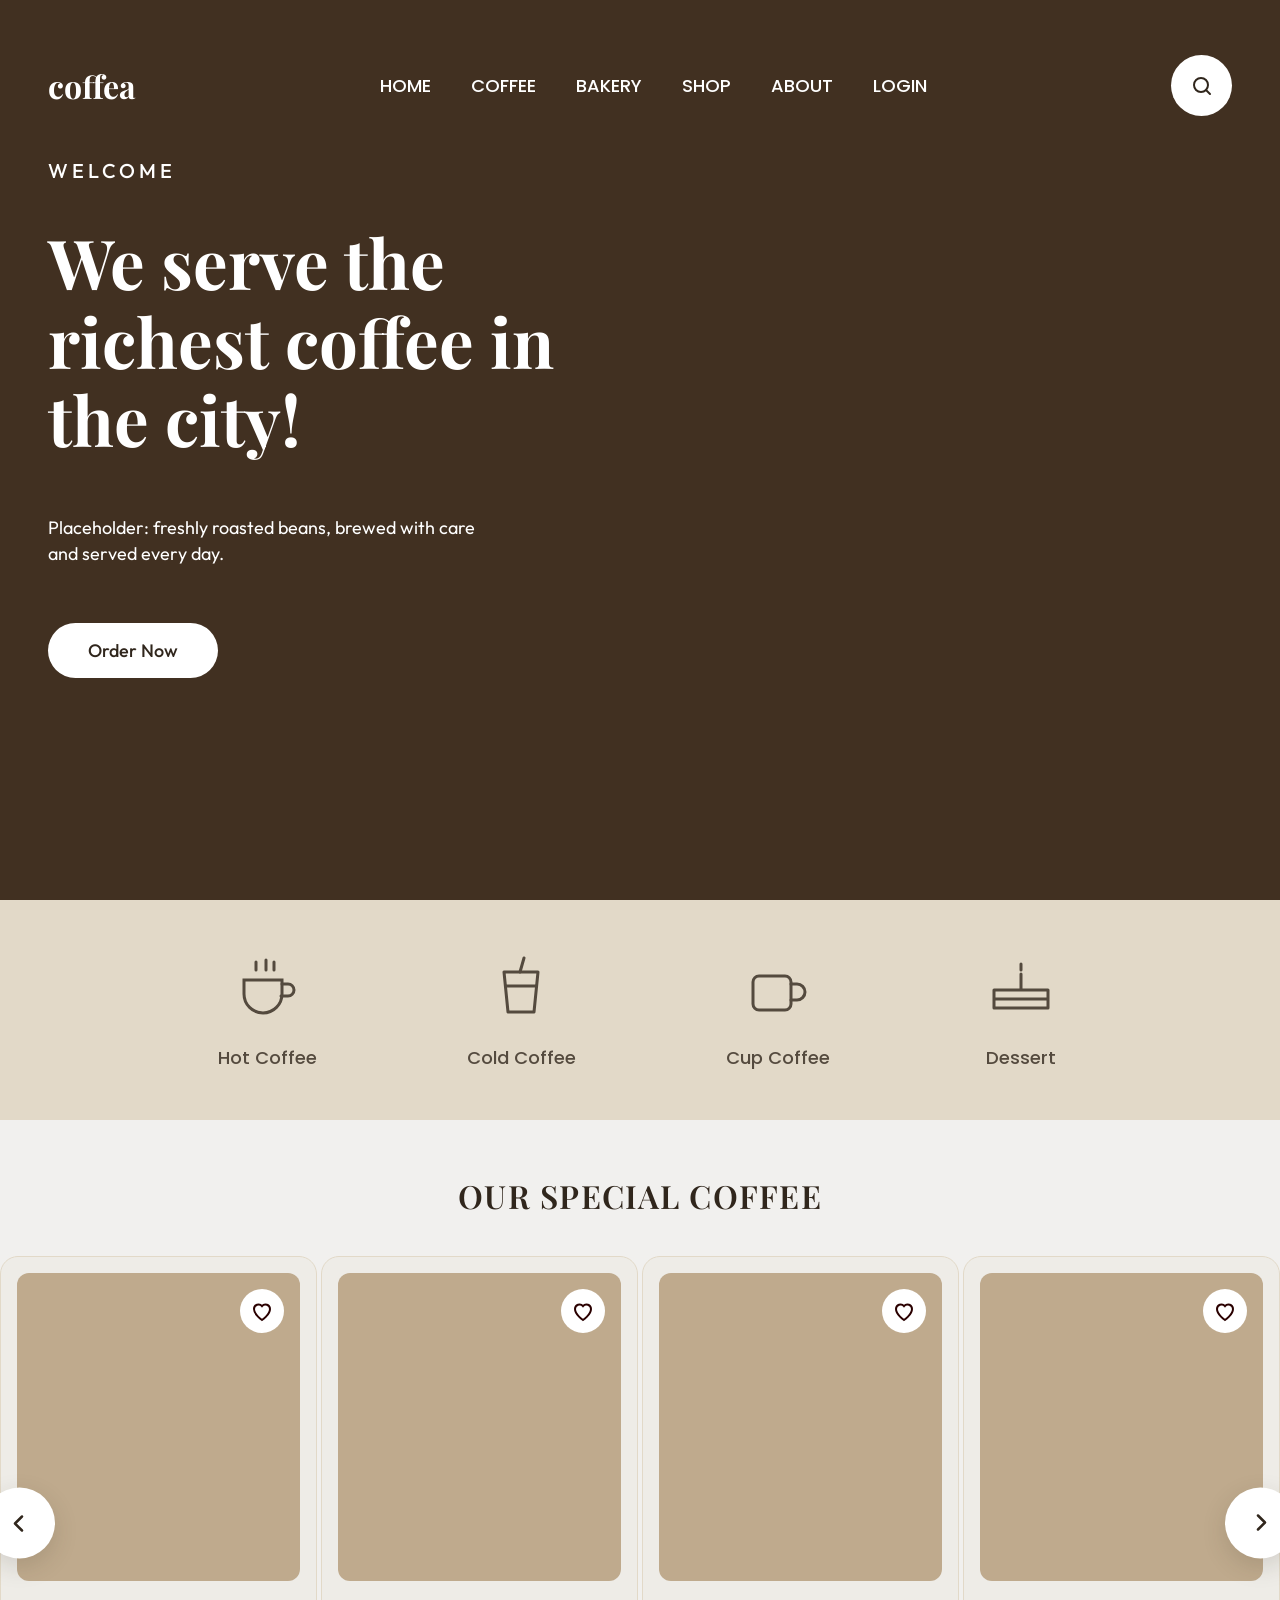
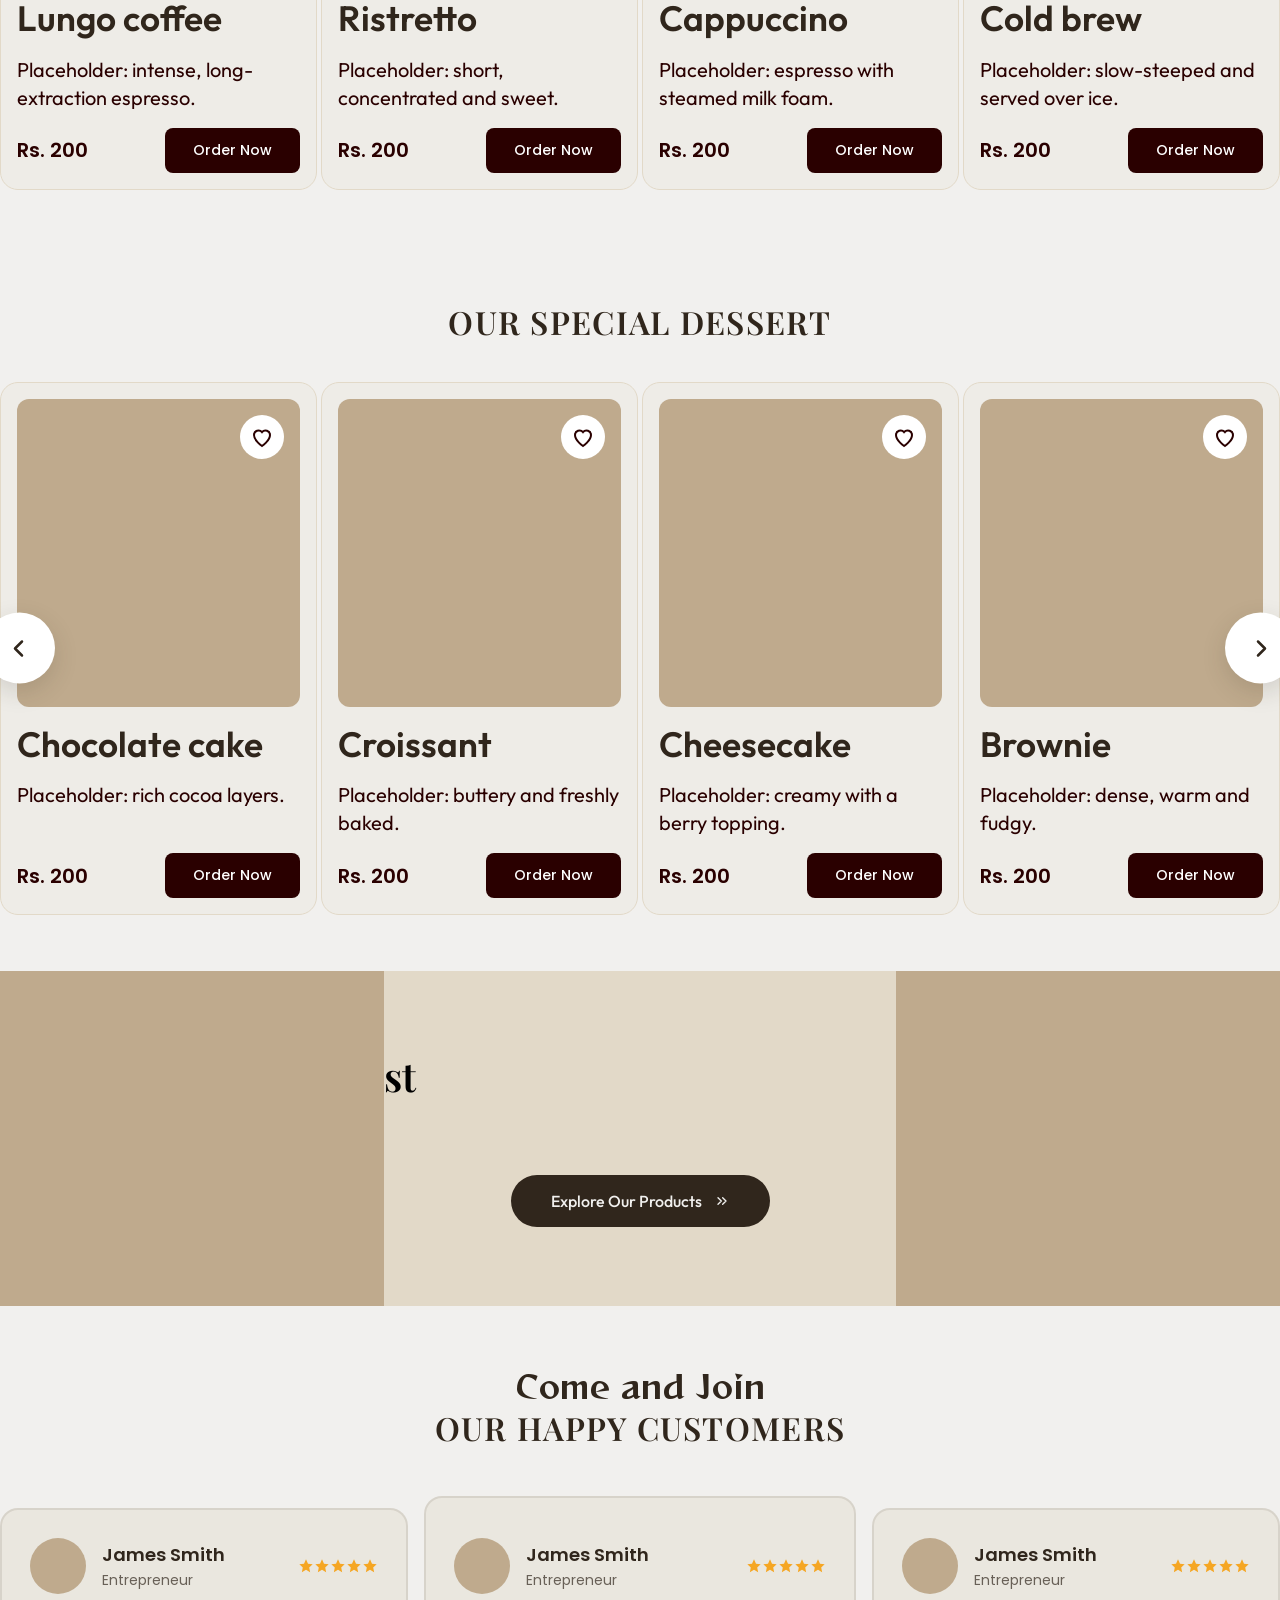
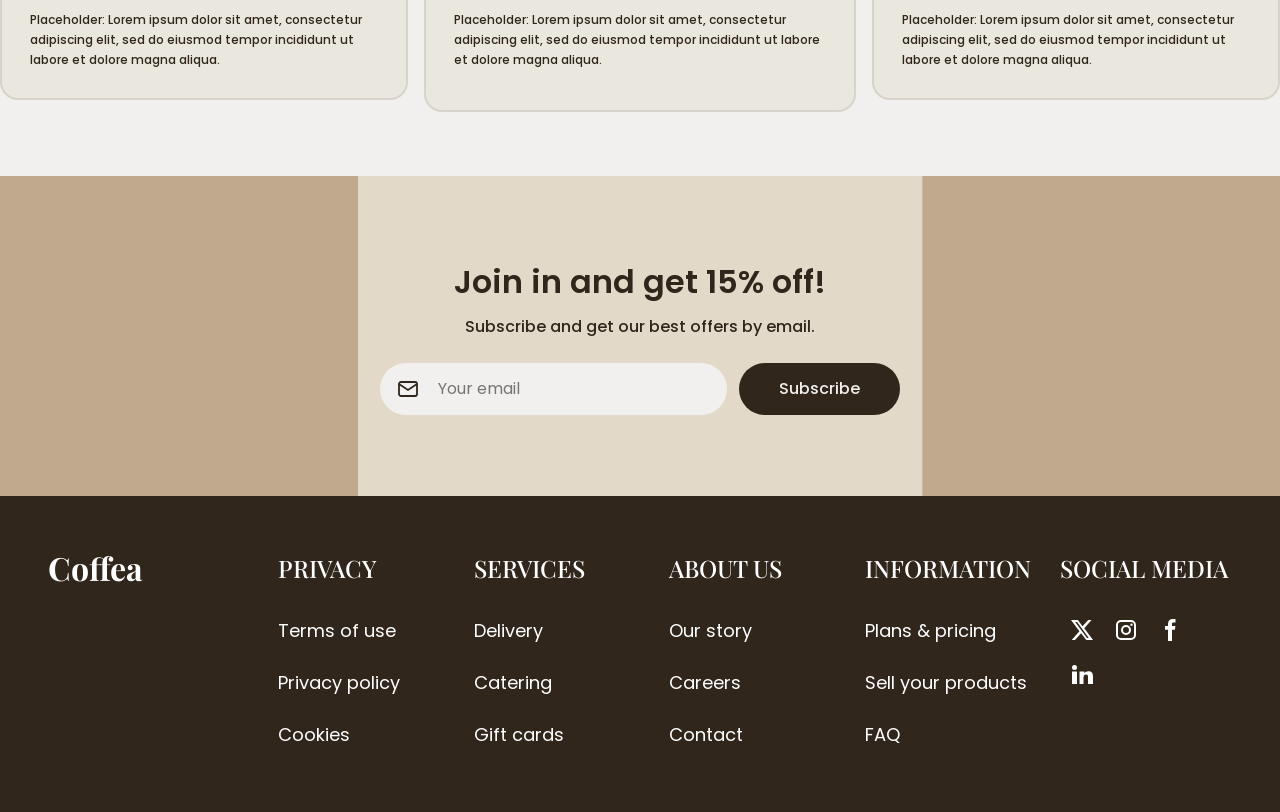
==== index.html @ 6b48a10a "Muevo archivos a la raíz del repo" ====
<!DOCTYPE html>
<html lang="es"><head><meta charset="utf-8"><meta name="viewport" content="width=device-width, initial-scale=1">
<title>Coffea | The richest coffee in the city</title>
<meta name="description" content="Coffea, cafetería de especialidad: café caliente, café frío y postres artesanales.">
<meta property="og:title" content="Coffea"><meta property="og:description" content="We serve the richest coffee in the city!"><meta property="og:type" content="website">
<link rel="icon" href="data:image/svg+xml,%3Csvg xmlns='http://www.w3.org/2000/svg' viewBox='0 0 100 100'%3E%3Ctext y='.9em' font-size='90'%3E%E2%98%95%3C/text%3E%3C/svg%3E">
<link rel="preconnect" href="https://fonts.googleapis.com"><link rel="preconnect" href="https://fonts.gstatic.com" crossorigin>
<link rel="stylesheet" href="https://fonts.googleapis.com/css2?family=Outfit:wght@400;500;600&family=Playfair+Display:wght@500;600;700&family=Poppins:wght@400;500;600&family=Reggae+One&display=swap">
<link rel="stylesheet" href="css/main.css"></head>
<body><a class="skip-link" href="#main">Saltar al contenido</a>
<header class="header"><div class="container header__inner">
<a class="header__logo" href="/">coffea</a>
<nav class="header__nav" aria-label="Principal"><ul class="header__list"><li><a href="#">home</a></li><li><a href="#">coffee</a></li><li><a href="#">bakery</a></li><li><a href="#">shop</a></li><li><a href="#">about</a></li><li><a href="#">login</a></li></ul></nav>
<div class="header__actions"><button class="header__search" type="button" aria-label="Buscar"><svg aria-hidden="true"><use href="assets/icons/sprite.svg#search"/></svg></button>
<details class="header__menu"><summary aria-label="Abrir menú"><span class="header__burger"></span></summary>
<nav class="header__panel" aria-label="Menú móvil"><ul><li><a href="#">home</a></li><li><a href="#">coffee</a></li><li><a href="#">bakery</a></li><li><a href="#">shop</a></li><li><a href="#">about</a></li><li><a href="#">login</a></li></ul></nav></details></div>
</div></header>
<main id="main">
<section class="hero" aria-labelledby="hero-title"><img class="hero__bg" src="assets/img/hero.jpg" alt="" width="1920" height="1000" fetchpriority="high" decoding="async">
<div class="container"><div class="hero__content"><p class="hero__eyebrow">Welcome</p><h1 class="hero__title" id="hero-title">We serve the richest coffee in the city!</h1>
<p class="hero__text">Placeholder: freshly roasted beans, brewed with care and served every day.</p><a class="hero__btn" href="#coffee-title">Order Now</a></div></div></section>
<section class="categories" aria-label="Categorías"><div class="container"><ul class="categories__list"><li><a class="categories__item" href="#"><svg aria-hidden="true"><use href="assets/icons/sprite.svg#cup"/></svg><span>Hot Coffee</span></a></li><li><a class="categories__item" href="#"><svg aria-hidden="true"><use href="assets/icons/sprite.svg#cold"/></svg><span>Cold Coffee</span></a></li><li><a class="categories__item" href="#"><svg aria-hidden="true"><use href="assets/icons/sprite.svg#mug"/></svg><span>Cup Coffee</span></a></li><li><a class="categories__item" href="#"><svg aria-hidden="true"><use href="assets/icons/sprite.svg#cake"/></svg><span>Dessert</span></a></li></ul></div></section>
<section class="products section" aria-labelledby="coffee-title"><div class="container"><h2 class="section__title" id="coffee-title">Our Special Coffee</h2></div>
<div class="carousel"><a class="carousel__arrow carousel__arrow--prev" href="#coffee-1" aria-label="Ir al primer producto"><svg aria-hidden="true"><use href="assets/icons/sprite.svg#arrow"/></svg></a>
<ul class="carousel__track"><li class="carousel__slide" id="coffee-1"><article class="product-card"><div class="product-card__media"><img class="product-card__img" src="assets/img/coffee-1.jpg" alt="Lungo coffee" width="334" height="364" loading="lazy" decoding="async">
<div class="product-card__fav"><input class="product-card__fav-input visually-hidden" type="checkbox" id="fav-coffee-1"><label class="product-card__fav-label" for="fav-coffee-1"><span class="visually-hidden">Agregar Lungo coffee a favoritos</span><svg aria-hidden="true"><use href="assets/icons/sprite.svg#heart"/></svg></label></div></div>
<h3 class="product-card__title">Lungo coffee</h3><p class="product-card__desc">Placeholder: intense, long-extraction espresso.</p>
<div class="product-card__row"><p class="product-card__price"><data value="200">Rs. 200</data></p><a class="product-card__btn" href="#">Order Now<span class="visually-hidden">: Lungo coffee</span></a></div></article></li><li class="carousel__slide" id="coffee-2"><article class="product-card"><div class="product-card__media"><img class="product-card__img" src="assets/img/coffee-2.jpg" alt="Ristretto" width="334" height="364" loading="lazy" decoding="async">
<div class="product-card__fav"><input class="product-card__fav-input visually-hidden" type="checkbox" id="fav-coffee-2"><label class="product-card__fav-label" for="fav-coffee-2"><span class="visually-hidden">Agregar Ristretto a favoritos</span><svg aria-hidden="true"><use href="assets/icons/sprite.svg#heart"/></svg></label></div></div>
<h3 class="product-card__title">Ristretto</h3><p class="product-card__desc">Placeholder: short, concentrated and sweet.</p>
<div class="product-card__row"><p class="product-card__price"><data value="200">Rs. 200</data></p><a class="product-card__btn" href="#">Order Now<span class="visually-hidden">: Ristretto</span></a></div></article></li><li class="carousel__slide" id="coffee-3"><article class="product-card"><div class="product-card__media"><img class="product-card__img" src="assets/img/coffee-3.jpg" alt="Cappuccino" width="334" height="364" loading="lazy" decoding="async">
<div class="product-card__fav"><input class="product-card__fav-input visually-hidden" type="checkbox" id="fav-coffee-3"><label class="product-card__fav-label" for="fav-coffee-3"><span class="visually-hidden">Agregar Cappuccino a favoritos</span><svg aria-hidden="true"><use href="assets/icons/sprite.svg#heart"/></svg></label></div></div>
<h3 class="product-card__title">Cappuccino</h3><p class="product-card__desc">Placeholder: espresso with steamed milk foam.</p>
<div class="product-card__row"><p class="product-card__price"><data value="200">Rs. 200</data></p><a class="product-card__btn" href="#">Order Now<span class="visually-hidden">: Cappuccino</span></a></div></article></li><li class="carousel__slide" id="coffee-4"><article class="product-card"><div class="product-card__media"><img class="product-card__img" src="assets/img/coffee-4.jpg" alt="Cold brew" width="334" height="364" loading="lazy" decoding="async">
<div class="product-card__fav"><input class="product-card__fav-input visually-hidden" type="checkbox" id="fav-coffee-4"><label class="product-card__fav-label" for="fav-coffee-4"><span class="visually-hidden">Agregar Cold brew a favoritos</span><svg aria-hidden="true"><use href="assets/icons/sprite.svg#heart"/></svg></label></div></div>
<h3 class="product-card__title">Cold brew</h3><p class="product-card__desc">Placeholder: slow-steeped and served over ice.</p>
<div class="product-card__row"><p class="product-card__price"><data value="200">Rs. 200</data></p><a class="product-card__btn" href="#">Order Now<span class="visually-hidden">: Cold brew</span></a></div></article></li></ul>
<a class="carousel__arrow carousel__arrow--next" href="#coffee-4" aria-label="Ir al último producto"><svg aria-hidden="true"><use href="assets/icons/sprite.svg#arrow"/></svg></a></div></section>
<section class="products section" aria-labelledby="dessert-title"><div class="container"><h2 class="section__title" id="dessert-title">Our Special Dessert</h2></div>
<div class="carousel"><a class="carousel__arrow carousel__arrow--prev" href="#dessert-1" aria-label="Ir al primer producto"><svg aria-hidden="true"><use href="assets/icons/sprite.svg#arrow"/></svg></a>
<ul class="carousel__track"><li class="carousel__slide" id="dessert-1"><article class="product-card"><div class="product-card__media"><img class="product-card__img" src="assets/img/dessert-1.jpg" alt="Chocolate cake" width="334" height="364" loading="lazy" decoding="async">
<div class="product-card__fav"><input class="product-card__fav-input visually-hidden" type="checkbox" id="fav-dessert-1"><label class="product-card__fav-label" for="fav-dessert-1"><span class="visually-hidden">Agregar Chocolate cake a favoritos</span><svg aria-hidden="true"><use href="assets/icons/sprite.svg#heart"/></svg></label></div></div>
<h3 class="product-card__title">Chocolate cake</h3><p class="product-card__desc">Placeholder: rich cocoa layers.</p>
<div class="product-card__row"><p class="product-card__price"><data value="200">Rs. 200</data></p><a class="product-card__btn" href="#">Order Now<span class="visually-hidden">: Chocolate cake</span></a></div></article></li><li class="carousel__slide" id="dessert-2"><article class="product-card"><div class="product-card__media"><img class="product-card__img" src="assets/img/dessert-2.jpg" alt="Croissant" width="334" height="364" loading="lazy" decoding="async">
<div class="product-card__fav"><input class="product-card__fav-input visually-hidden" type="checkbox" id="fav-dessert-2"><label class="product-card__fav-label" for="fav-dessert-2"><span class="visually-hidden">Agregar Croissant a favoritos</span><svg aria-hidden="true"><use href="assets/icons/sprite.svg#heart"/></svg></label></div></div>
<h3 class="product-card__title">Croissant</h3><p class="product-card__desc">Placeholder: buttery and freshly baked.</p>
<div class="product-card__row"><p class="product-card__price"><data value="200">Rs. 200</data></p><a class="product-card__btn" href="#">Order Now<span class="visually-hidden">: Croissant</span></a></div></article></li><li class="carousel__slide" id="dessert-3"><article class="product-card"><div class="product-card__media"><img class="product-card__img" src="assets/img/dessert-3.jpg" alt="Cheesecake" width="334" height="364" loading="lazy" decoding="async">
<div class="product-card__fav"><input class="product-card__fav-input visually-hidden" type="checkbox" id="fav-dessert-3"><label class="product-card__fav-label" for="fav-dessert-3"><span class="visually-hidden">Agregar Cheesecake a favoritos</span><svg aria-hidden="true"><use href="assets/icons/sprite.svg#heart"/></svg></label></div></div>
<h3 class="product-card__title">Cheesecake</h3><p class="product-card__desc">Placeholder: creamy with a berry topping.</p>
<div class="product-card__row"><p class="product-card__price"><data value="200">Rs. 200</data></p><a class="product-card__btn" href="#">Order Now<span class="visually-hidden">: Cheesecake</span></a></div></article></li><li class="carousel__slide" id="dessert-4"><article class="product-card"><div class="product-card__media"><img class="product-card__img" src="assets/img/dessert-4.jpg" alt="Brownie" width="334" height="364" loading="lazy" decoding="async">
<div class="product-card__fav"><input class="product-card__fav-input visually-hidden" type="checkbox" id="fav-dessert-4"><label class="product-card__fav-label" for="fav-dessert-4"><span class="visually-hidden">Agregar Brownie a favoritos</span><svg aria-hidden="true"><use href="assets/icons/sprite.svg#heart"/></svg></label></div></div>
<h3 class="product-card__title">Brownie</h3><p class="product-card__desc">Placeholder: dense, warm and fudgy.</p>
<div class="product-card__row"><p class="product-card__price"><data value="200">Rs. 200</data></p><a class="product-card__btn" href="#">Order Now<span class="visually-hidden">: Brownie</span></a></div></article></li></ul>
<a class="carousel__arrow carousel__arrow--next" href="#dessert-4" aria-label="Ir al último producto"><svg aria-hidden="true"><use href="assets/icons/sprite.svg#arrow"/></svg></a></div></section>
<section class="promo"><img class="promo__img promo__img--left" src="assets/img/promo-hand.jpg" alt="" width="520" height="335" loading="lazy" decoding="async">
<div class="container"><h2 class="promo__title">Check Out Our Best Coffee Beans</h2><a class="promo__btn" href="#">Explore Our Products <svg aria-hidden="true"><use href="assets/icons/sprite.svg#chevron"/></svg></a></div>
<img class="promo__img promo__img--right" src="assets/img/promo-beans.jpg" alt="" width="503" height="335" loading="lazy" decoding="async"></section>
<section class="testimonials section" aria-labelledby="testimonials-title"><div class="container testimonials__head"><p class="testimonials__accent">Come and Join</p><h2 class="section__title" id="testimonials-title">Our Happy Customers</h2></div>
<div class="testimonials__track"><figure class="testimonial-card" id="t-1"><div class="testimonial-card__head"><img class="testimonial-card__avatar" src="assets/img/avatar-1.jpg" alt="Foto de James Smith" width="56" height="56" loading="lazy" decoding="async"><figcaption class="testimonial-card__who"><span class="testimonial-card__name">James Smith</span><br><span class="testimonial-card__role">Entrepreneur</span></figcaption><span class="testimonial-card__rating" role="img" aria-label="5 de 5 estrellas"><svg aria-hidden="true"><use href="assets/icons/sprite.svg#star"/></svg><svg aria-hidden="true"><use href="assets/icons/sprite.svg#star"/></svg><svg aria-hidden="true"><use href="assets/icons/sprite.svg#star"/></svg><svg aria-hidden="true"><use href="assets/icons/sprite.svg#star"/></svg><svg aria-hidden="true"><use href="assets/icons/sprite.svg#star"/></svg></span></div><blockquote class="testimonial-card__text"><p>Placeholder: Lorem ipsum dolor sit amet, consectetur adipiscing elit, sed do eiusmod tempor incididunt ut labore et dolore magna aliqua.</p></blockquote></figure><figure class="testimonial-card testimonial-card--featured" id="t-2"><div class="testimonial-card__head"><img class="testimonial-card__avatar" src="assets/img/avatar-2.jpg" alt="Foto de James Smith" width="56" height="56" loading="lazy" decoding="async"><figcaption class="testimonial-card__who"><span class="testimonial-card__name">James Smith</span><br><span class="testimonial-card__role">Entrepreneur</span></figcaption><span class="testimonial-card__rating" role="img" aria-label="5 de 5 estrellas"><svg aria-hidden="true"><use href="assets/icons/sprite.svg#star"/></svg><svg aria-hidden="true"><use href="assets/icons/sprite.svg#star"/></svg><svg aria-hidden="true"><use href="assets/icons/sprite.svg#star"/></svg><svg aria-hidden="true"><use href="assets/icons/sprite.svg#star"/></svg><svg aria-hidden="true"><use href="assets/icons/sprite.svg#star"/></svg></span></div><blockquote class="testimonial-card__text"><p>Placeholder: Lorem ipsum dolor sit amet, consectetur adipiscing elit, sed do eiusmod tempor incididunt ut labore et dolore magna aliqua.</p></blockquote></figure><figure class="testimonial-card" id="t-3"><div class="testimonial-card__head"><img class="testimonial-card__avatar" src="assets/img/avatar-3.jpg" alt="Foto de James Smith" width="56" height="56" loading="lazy" decoding="async"><figcaption class="testimonial-card__who"><span class="testimonial-card__name">James Smith</span><br><span class="testimonial-card__role">Entrepreneur</span></figcaption><span class="testimonial-card__rating" role="img" aria-label="5 de 5 estrellas"><svg aria-hidden="true"><use href="assets/icons/sprite.svg#star"/></svg><svg aria-hidden="true"><use href="assets/icons/sprite.svg#star"/></svg><svg aria-hidden="true"><use href="assets/icons/sprite.svg#star"/></svg><svg aria-hidden="true"><use href="assets/icons/sprite.svg#star"/></svg><svg aria-hidden="true"><use href="assets/icons/sprite.svg#star"/></svg></span></div><blockquote class="testimonial-card__text"><p>Placeholder: Lorem ipsum dolor sit amet, consectetur adipiscing elit, sed do eiusmod tempor incididunt ut labore et dolore magna aliqua.</p></blockquote></figure></div>
<nav class="testimonials__dots" aria-label="Paginador de testimonios"><a href="#t-1" aria-label="Testimonio 1"></a><a href="#t-2" aria-label="Testimonio 2"></a><a href="#t-3" aria-label="Testimonio 3"></a></nav></section>
<section class="newsletter" aria-labelledby="nl-title"><img class="newsletter__img newsletter__img--left" src="assets/img/newsletter-beans.jpg" alt="" width="482" height="321" loading="lazy" decoding="async">
<div class="container newsletter__inner"><h2 class="newsletter__title" id="nl-title">Join in and get 15% off!</h2><p class="newsletter__sub">Subscribe and get our best offers by email.</p>
<form class="newsletter__form" action="#" method="get"><div class="newsletter__field"><label class="visually-hidden" for="nl-email">Correo electrónico</label><svg aria-hidden="true"><use href="assets/icons/sprite.svg#mail"/></svg><input class="newsletter__input" id="nl-email" name="email" type="email" required autocomplete="email" placeholder="Your email"></div><button class="newsletter__btn" type="submit">Subscribe</button></form></div>
<img class="newsletter__img newsletter__img--right" src="assets/img/newsletter-beans.jpg" alt="" width="482" height="321" loading="lazy" decoding="async"></section>
</main>
<footer class="footer"><div class="container footer__inner"><a class="footer__logo" href="/">Coffea</a><nav aria-labelledby="f-0"><h3 class="footer__title" id="f-0">Privacy</h3><ul class="footer__list"><li><a href=#>Terms of use</a></li><li><a href=#>Privacy policy</a></li><li><a href=#>Cookies</a></li></ul></nav><nav aria-labelledby="f-1"><h3 class="footer__title" id="f-1">Services</h3><ul class="footer__list"><li><a href=#>Delivery</a></li><li><a href=#>Catering</a></li><li><a href=#>Gift cards</a></li></ul></nav><nav aria-labelledby="f-2"><h3 class="footer__title" id="f-2">About us</h3><ul class="footer__list"><li><a href=#>Our story</a></li><li><a href=#>Careers</a></li><li><a href=#>Contact</a></li></ul></nav><nav aria-labelledby="f-3"><h3 class="footer__title" id="f-3">Information</h3><ul class="footer__list"><li><a href=#>Plans &amp; pricing</a></li><li><a href=#>Sell your products</a></li><li><a href=#>FAQ</a></li></ul></nav><div><h3 class="footer__title">Social media</h3><ul class="footer__social"><li><a href=# aria-label="X / Twitter"><svg aria-hidden="true"><use href="assets/icons/sprite.svg#x"/></svg></a></li><li><a href=# aria-label="Instagram"><svg aria-hidden="true"><use href="assets/icons/sprite.svg#instagram"/></svg></a></li><li><a href=# aria-label="Facebook"><svg aria-hidden="true"><use href="assets/icons/sprite.svg#facebook"/></svg></a></li><li><a href=# aria-label="LinkedIn"><svg aria-hidden="true"><use href="assets/icons/sprite.svg#linkedin"/></svg></a></li></ul></div></div></footer>
</body></html>
---- css/main.css ----
@layer tokens, base, layout, components, utilities;
@import url("tokens.css") layer(tokens);
@import url("base.css") layer(base);
@import url("layout.css") layer(layout);
@import url("components/header.css") layer(components);
@import url("components/hero.css") layer(components);
@import url("components/categories.css") layer(components);
@import url("components/product-card.css") layer(components);
@import url("components/carousel.css") layer(components);
@import url("components/promo.css") layer(components);
@import url("components/testimonial-card.css") layer(components);
@import url("components/newsletter.css") layer(components);
@import url("components/footer.css") layer(components);
@import url("utilities.css") layer(utilities);
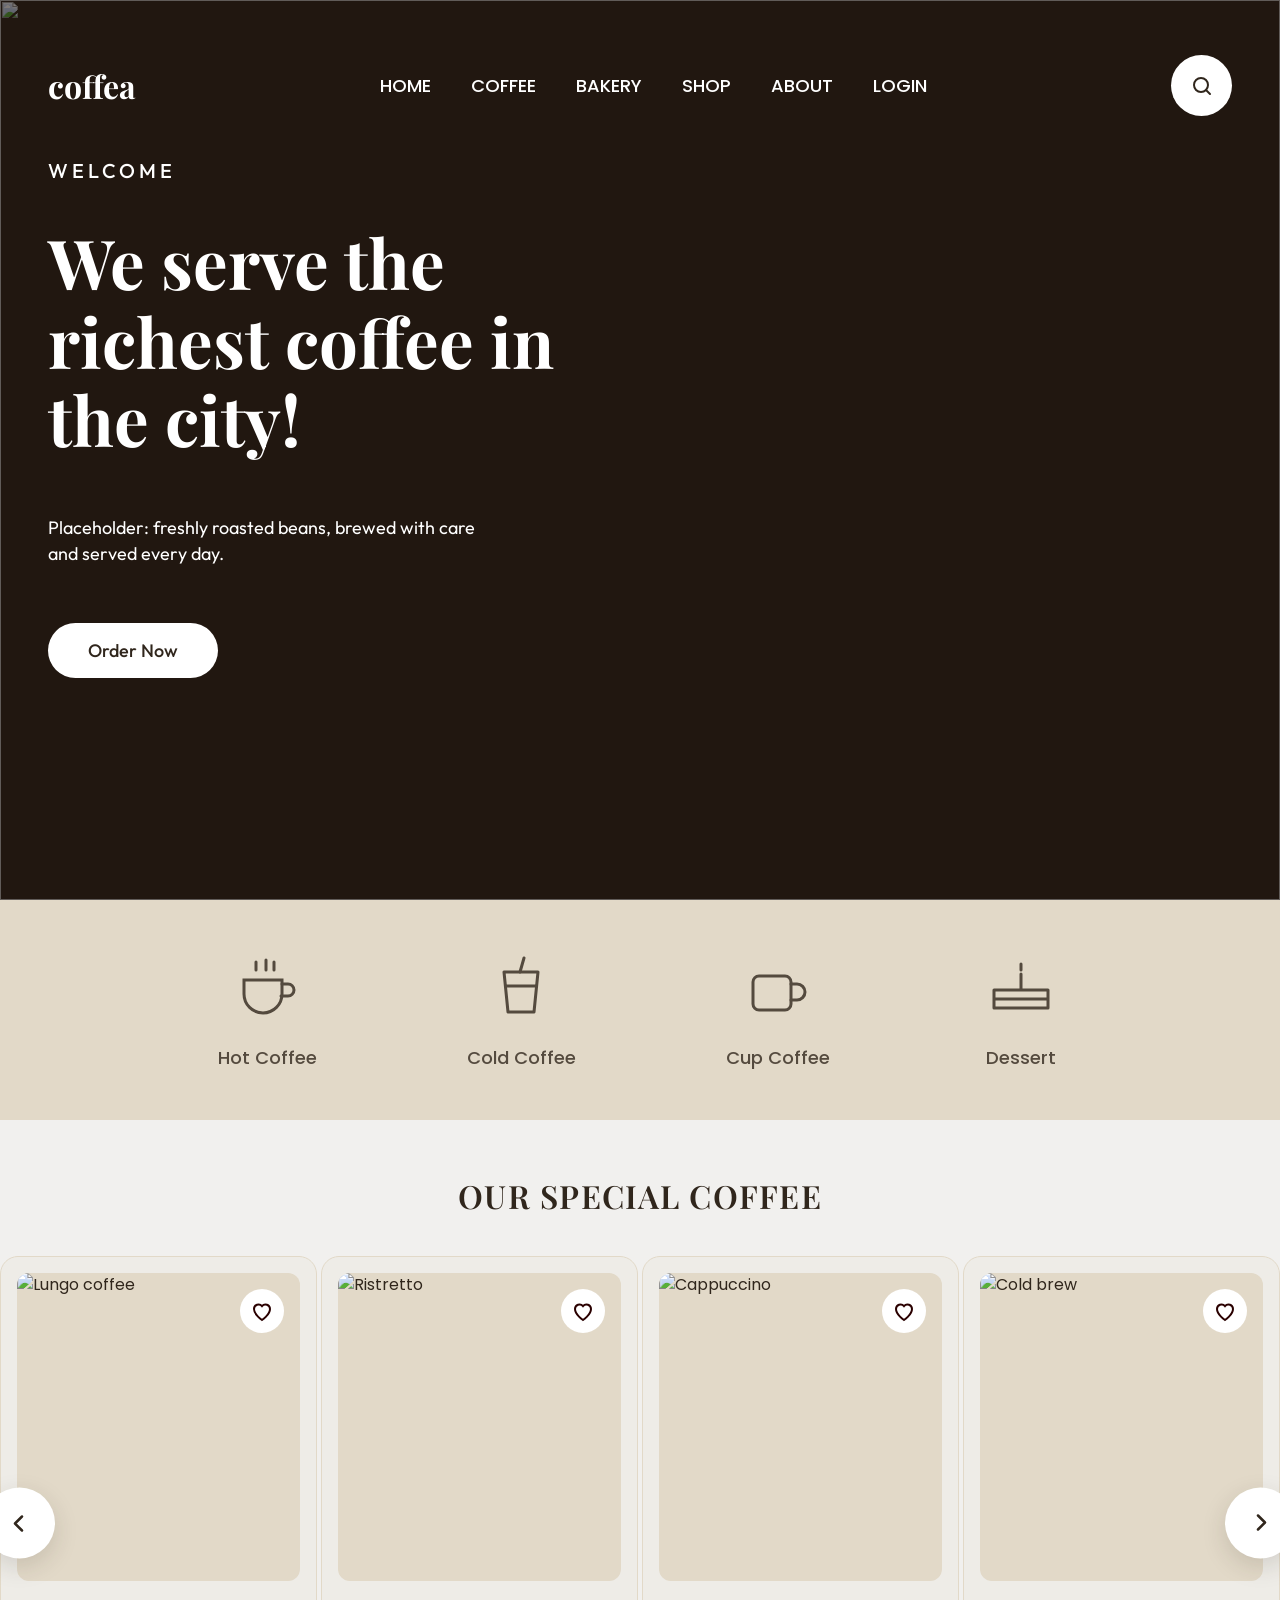
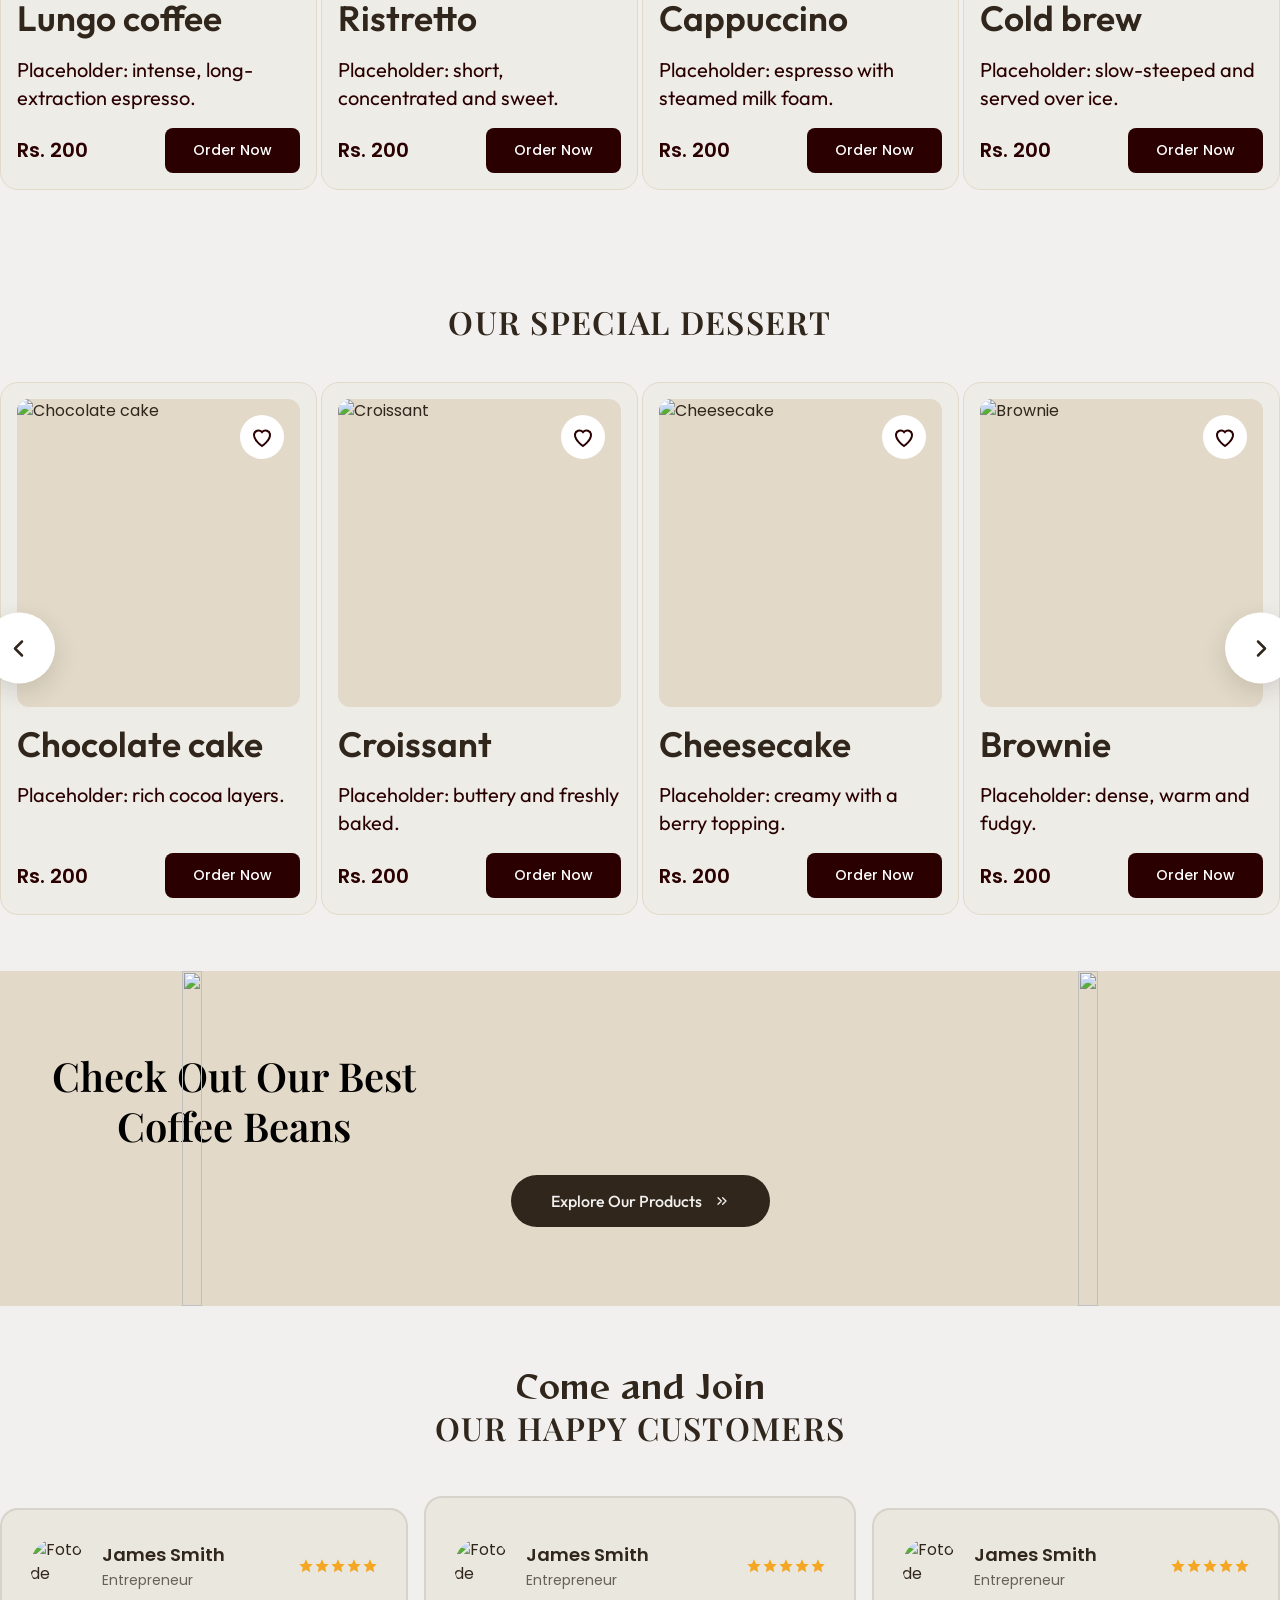
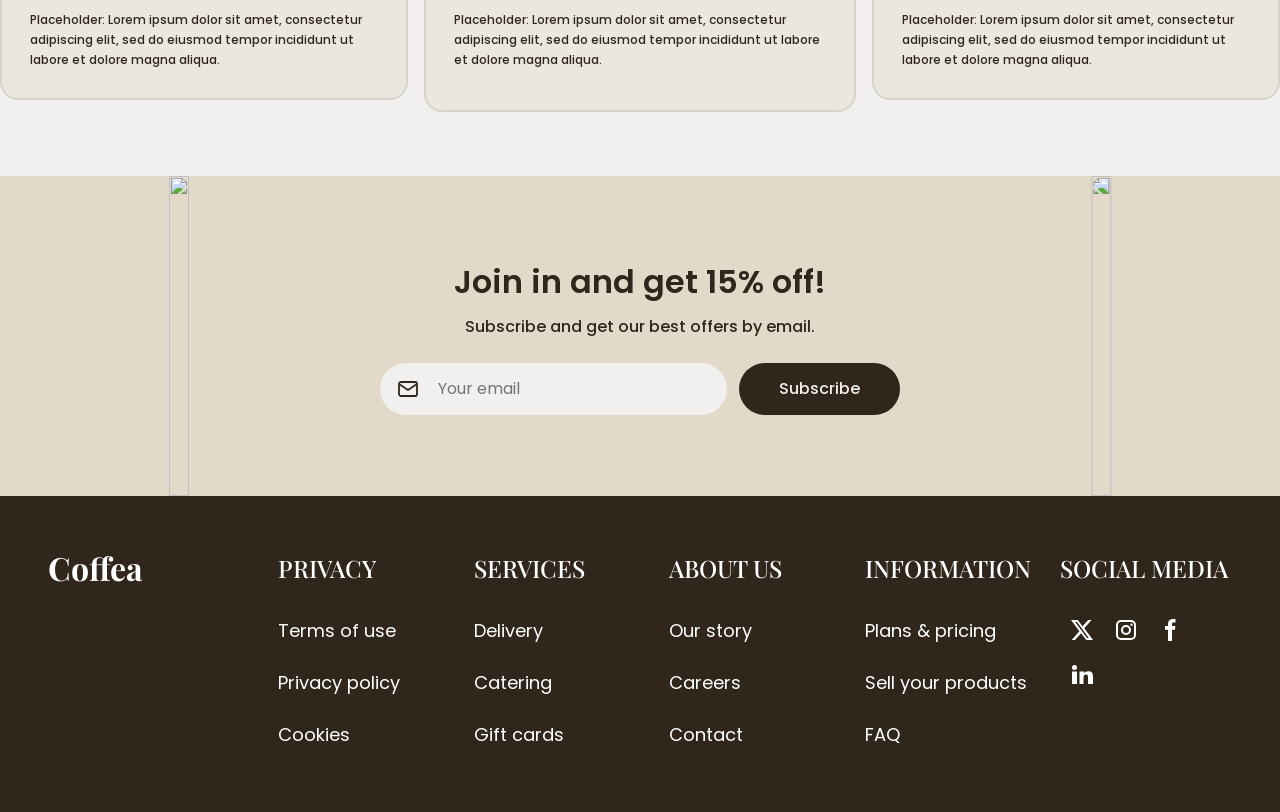
==== commit 40362d2e: "Agrego imagenes PNG" ====
--- a/index.html
+++ b/index.html
@@ -16,52 +16,52 @@
 <nav class="header__panel" aria-label="Menú móvil"><ul><li><a href="#">home</a></li><li><a href="#">coffee</a></li><li><a href="#">bakery</a></li><li><a href="#">shop</a></li><li><a href="#">about</a></li><li><a href="#">login</a></li></ul></nav></details></div>
 </div></header>
 <main id="main">
-<section class="hero" aria-labelledby="hero-title"><img class="hero__bg" src="assets/img/hero.jpg" alt="" width="1920" height="1000" fetchpriority="high" decoding="async">
+<section class="hero" aria-labelledby="hero-title"><img class="hero__bg" src="assets/img/hero.png" alt="" width="1920" height="1000" fetchpriority="high" decoding="async">
 <div class="container"><div class="hero__content"><p class="hero__eyebrow">Welcome</p><h1 class="hero__title" id="hero-title">We serve the richest coffee in the city!</h1>
 <p class="hero__text">Placeholder: freshly roasted beans, brewed with care and served every day.</p><a class="hero__btn" href="#coffee-title">Order Now</a></div></div></section>
 <section class="categories" aria-label="Categorías"><div class="container"><ul class="categories__list"><li><a class="categories__item" href="#"><svg aria-hidden="true"><use href="assets/icons/sprite.svg#cup"/></svg><span>Hot Coffee</span></a></li><li><a class="categories__item" href="#"><svg aria-hidden="true"><use href="assets/icons/sprite.svg#cold"/></svg><span>Cold Coffee</span></a></li><li><a class="categories__item" href="#"><svg aria-hidden="true"><use href="assets/icons/sprite.svg#mug"/></svg><span>Cup Coffee</span></a></li><li><a class="categories__item" href="#"><svg aria-hidden="true"><use href="assets/icons/sprite.svg#cake"/></svg><span>Dessert</span></a></li></ul></div></section>
 <section class="products section" aria-labelledby="coffee-title"><div class="container"><h2 class="section__title" id="coffee-title">Our Special Coffee</h2></div>
 <div class="carousel"><a class="carousel__arrow carousel__arrow--prev" href="#coffee-1" aria-label="Ir al primer producto"><svg aria-hidden="true"><use href="assets/icons/sprite.svg#arrow"/></svg></a>
-<ul class="carousel__track"><li class="carousel__slide" id="coffee-1"><article class="product-card"><div class="product-card__media"><img class="product-card__img" src="assets/img/coffee-1.jpg" alt="Lungo coffee" width="334" height="364" loading="lazy" decoding="async">
+<ul class="carousel__track"><li class="carousel__slide" id="coffee-1"><article class="product-card"><div class="product-card__media"><img class="product-card__img" src="assets/img/coffee-1.png" alt="Lungo coffee" width="334" height="364" loading="lazy" decoding="async">
 <div class="product-card__fav"><input class="product-card__fav-input visually-hidden" type="checkbox" id="fav-coffee-1"><label class="product-card__fav-label" for="fav-coffee-1"><span class="visually-hidden">Agregar Lungo coffee a favoritos</span><svg aria-hidden="true"><use href="assets/icons/sprite.svg#heart"/></svg></label></div></div>
 <h3 class="product-card__title">Lungo coffee</h3><p class="product-card__desc">Placeholder: intense, long-extraction espresso.</p>
-<div class="product-card__row"><p class="product-card__price"><data value="200">Rs. 200</data></p><a class="product-card__btn" href="#">Order Now<span class="visually-hidden">: Lungo coffee</span></a></div></article></li><li class="carousel__slide" id="coffee-2"><article class="product-card"><div class="product-card__media"><img class="product-card__img" src="assets/img/coffee-2.jpg" alt="Ristretto" width="334" height="364" loading="lazy" decoding="async">
+<div class="product-card__row"><p class="product-card__price"><data value="200">Rs. 200</data></p><a class="product-card__btn" href="#">Order Now<span class="visually-hidden">: Lungo coffee</span></a></div></article></li><li class="carousel__slide" id="coffee-2"><article class="product-card"><div class="product-card__media"><img class="product-card__img" src="assets/img/coffee-2.png" alt="Ristretto" width="334" height="364" loading="lazy" decoding="async">
 <div class="product-card__fav"><input class="product-card__fav-input visually-hidden" type="checkbox" id="fav-coffee-2"><label class="product-card__fav-label" for="fav-coffee-2"><span class="visually-hidden">Agregar Ristretto a favoritos</span><svg aria-hidden="true"><use href="assets/icons/sprite.svg#heart"/></svg></label></div></div>
 <h3 class="product-card__title">Ristretto</h3><p class="product-card__desc">Placeholder: short, concentrated and sweet.</p>
-<div class="product-card__row"><p class="product-card__price"><data value="200">Rs. 200</data></p><a class="product-card__btn" href="#">Order Now<span class="visually-hidden">: Ristretto</span></a></div></article></li><li class="carousel__slide" id="coffee-3"><article class="product-card"><div class="product-card__media"><img class="product-card__img" src="assets/img/coffee-3.jpg" alt="Cappuccino" width="334" height="364" loading="lazy" decoding="async">
+<div class="product-card__row"><p class="product-card__price"><data value="200">Rs. 200</data></p><a class="product-card__btn" href="#">Order Now<span class="visually-hidden">: Ristretto</span></a></div></article></li><li class="carousel__slide" id="coffee-3"><article class="product-card"><div class="product-card__media"><img class="product-card__img" src="assets/img/coffee-3.png" alt="Cappuccino" width="334" height="364" loading="lazy" decoding="async">
 <div class="product-card__fav"><input class="product-card__fav-input visually-hidden" type="checkbox" id="fav-coffee-3"><label class="product-card__fav-label" for="fav-coffee-3"><span class="visually-hidden">Agregar Cappuccino a favoritos</span><svg aria-hidden="true"><use href="assets/icons/sprite.svg#heart"/></svg></label></div></div>
 <h3 class="product-card__title">Cappuccino</h3><p class="product-card__desc">Placeholder: espresso with steamed milk foam.</p>
-<div class="product-card__row"><p class="product-card__price"><data value="200">Rs. 200</data></p><a class="product-card__btn" href="#">Order Now<span class="visually-hidden">: Cappuccino</span></a></div></article></li><li class="carousel__slide" id="coffee-4"><article class="product-card"><div class="product-card__media"><img class="product-card__img" src="assets/img/coffee-4.jpg" alt="Cold brew" width="334" height="364" loading="lazy" decoding="async">
+<div class="product-card__row"><p class="product-card__price"><data value="200">Rs. 200</data></p><a class="product-card__btn" href="#">Order Now<span class="visually-hidden">: Cappuccino</span></a></div></article></li><li class="carousel__slide" id="coffee-4"><article class="product-card"><div class="product-card__media"><img class="product-card__img" src="assets/img/coffee-4.png" alt="Cold brew" width="334" height="364" loading="lazy" decoding="async">
 <div class="product-card__fav"><input class="product-card__fav-input visually-hidden" type="checkbox" id="fav-coffee-4"><label class="product-card__fav-label" for="fav-coffee-4"><span class="visually-hidden">Agregar Cold brew a favoritos</span><svg aria-hidden="true"><use href="assets/icons/sprite.svg#heart"/></svg></label></div></div>
 <h3 class="product-card__title">Cold brew</h3><p class="product-card__desc">Placeholder: slow-steeped and served over ice.</p>
 <div class="product-card__row"><p class="product-card__price"><data value="200">Rs. 200</data></p><a class="product-card__btn" href="#">Order Now<span class="visually-hidden">: Cold brew</span></a></div></article></li></ul>
 <a class="carousel__arrow carousel__arrow--next" href="#coffee-4" aria-label="Ir al último producto"><svg aria-hidden="true"><use href="assets/icons/sprite.svg#arrow"/></svg></a></div></section>
 <section class="products section" aria-labelledby="dessert-title"><div class="container"><h2 class="section__title" id="dessert-title">Our Special Dessert</h2></div>
 <div class="carousel"><a class="carousel__arrow carousel__arrow--prev" href="#dessert-1" aria-label="Ir al primer producto"><svg aria-hidden="true"><use href="assets/icons/sprite.svg#arrow"/></svg></a>
-<ul class="carousel__track"><li class="carousel__slide" id="dessert-1"><article class="product-card"><div class="product-card__media"><img class="product-card__img" src="assets/img/dessert-1.jpg" alt="Chocolate cake" width="334" height="364" loading="lazy" decoding="async">
+<ul class="carousel__track"><li class="carousel__slide" id="dessert-1"><article class="product-card"><div class="product-card__media"><img class="product-card__img" src="assets/img/dessert-1.png" alt="Chocolate cake" width="334" height="364" loading="lazy" decoding="async">
 <div class="product-card__fav"><input class="product-card__fav-input visually-hidden" type="checkbox" id="fav-dessert-1"><label class="product-card__fav-label" for="fav-dessert-1"><span class="visually-hidden">Agregar Chocolate cake a favoritos</span><svg aria-hidden="true"><use href="assets/icons/sprite.svg#heart"/></svg></label></div></div>
 <h3 class="product-card__title">Chocolate cake</h3><p class="product-card__desc">Placeholder: rich cocoa layers.</p>
-<div class="product-card__row"><p class="product-card__price"><data value="200">Rs. 200</data></p><a class="product-card__btn" href="#">Order Now<span class="visually-hidden">: Chocolate cake</span></a></div></article></li><li class="carousel__slide" id="dessert-2"><article class="product-card"><div class="product-card__media"><img class="product-card__img" src="assets/img/dessert-2.jpg" alt="Croissant" width="334" height="364" loading="lazy" decoding="async">
+<div class="product-card__row"><p class="product-card__price"><data value="200">Rs. 200</data></p><a class="product-card__btn" href="#">Order Now<span class="visually-hidden">: Chocolate cake</span></a></div></article></li><li class="carousel__slide" id="dessert-2"><article class="product-card"><div class="product-card__media"><img class="product-card__img" src="assets/img/dessert-2.png" alt="Croissant" width="334" height="364" loading="lazy" decoding="async">
 <div class="product-card__fav"><input class="product-card__fav-input visually-hidden" type="checkbox" id="fav-dessert-2"><label class="product-card__fav-label" for="fav-dessert-2"><span class="visually-hidden">Agregar Croissant a favoritos</span><svg aria-hidden="true"><use href="assets/icons/sprite.svg#heart"/></svg></label></div></div>
 <h3 class="product-card__title">Croissant</h3><p class="product-card__desc">Placeholder: buttery and freshly baked.</p>
-<div class="product-card__row"><p class="product-card__price"><data value="200">Rs. 200</data></p><a class="product-card__btn" href="#">Order Now<span class="visually-hidden">: Croissant</span></a></div></article></li><li class="carousel__slide" id="dessert-3"><article class="product-card"><div class="product-card__media"><img class="product-card__img" src="assets/img/dessert-3.jpg" alt="Cheesecake" width="334" height="364" loading="lazy" decoding="async">
+<div class="product-card__row"><p class="product-card__price"><data value="200">Rs. 200</data></p><a class="product-card__btn" href="#">Order Now<span class="visually-hidden">: Croissant</span></a></div></article></li><li class="carousel__slide" id="dessert-3"><article class="product-card"><div class="product-card__media"><img class="product-card__img" src="assets/img/dessert-3.png" alt="Cheesecake" width="334" height="364" loading="lazy" decoding="async">
 <div class="product-card__fav"><input class="product-card__fav-input visually-hidden" type="checkbox" id="fav-dessert-3"><label class="product-card__fav-label" for="fav-dessert-3"><span class="visually-hidden">Agregar Cheesecake a favoritos</span><svg aria-hidden="true"><use href="assets/icons/sprite.svg#heart"/></svg></label></div></div>
 <h3 class="product-card__title">Cheesecake</h3><p class="product-card__desc">Placeholder: creamy with a berry topping.</p>
-<div class="product-card__row"><p class="product-card__price"><data value="200">Rs. 200</data></p><a class="product-card__btn" href="#">Order Now<span class="visually-hidden">: Cheesecake</span></a></div></article></li><li class="carousel__slide" id="dessert-4"><article class="product-card"><div class="product-card__media"><img class="product-card__img" src="assets/img/dessert-4.jpg" alt="Brownie" width="334" height="364" loading="lazy" decoding="async">
+<div class="product-card__row"><p class="product-card__price"><data value="200">Rs. 200</data></p><a class="product-card__btn" href="#">Order Now<span class="visually-hidden">: Cheesecake</span></a></div></article></li><li class="carousel__slide" id="dessert-4"><article class="product-card"><div class="product-card__media"><img class="product-card__img" src="assets/img/dessert-4.png" alt="Brownie" width="334" height="364" loading="lazy" decoding="async">
 <div class="product-card__fav"><input class="product-card__fav-input visually-hidden" type="checkbox" id="fav-dessert-4"><label class="product-card__fav-label" for="fav-dessert-4"><span class="visually-hidden">Agregar Brownie a favoritos</span><svg aria-hidden="true"><use href="assets/icons/sprite.svg#heart"/></svg></label></div></div>
 <h3 class="product-card__title">Brownie</h3><p class="product-card__desc">Placeholder: dense, warm and fudgy.</p>
 <div class="product-card__row"><p class="product-card__price"><data value="200">Rs. 200</data></p><a class="product-card__btn" href="#">Order Now<span class="visually-hidden">: Brownie</span></a></div></article></li></ul>
 <a class="carousel__arrow carousel__arrow--next" href="#dessert-4" aria-label="Ir al último producto"><svg aria-hidden="true"><use href="assets/icons/sprite.svg#arrow"/></svg></a></div></section>
-<section class="promo"><img class="promo__img promo__img--left" src="assets/img/promo-hand.jpg" alt="" width="520" height="335" loading="lazy" decoding="async">
+<section class="promo"><img class="promo__img promo__img--left" src="assets/img/promo-hand.png" alt="" width="520" height="335" loading="lazy" decoding="async">
 <div class="container"><h2 class="promo__title">Check Out Our Best Coffee Beans</h2><a class="promo__btn" href="#">Explore Our Products <svg aria-hidden="true"><use href="assets/icons/sprite.svg#chevron"/></svg></a></div>
-<img class="promo__img promo__img--right" src="assets/img/promo-beans.jpg" alt="" width="503" height="335" loading="lazy" decoding="async"></section>
+<img class="promo__img promo__img--right" src="assets/img/promo-beans.png" alt="" width="503" height="335" loading="lazy" decoding="async"></section>
 <section class="testimonials section" aria-labelledby="testimonials-title"><div class="container testimonials__head"><p class="testimonials__accent">Come and Join</p><h2 class="section__title" id="testimonials-title">Our Happy Customers</h2></div>
-<div class="testimonials__track"><figure class="testimonial-card" id="t-1"><div class="testimonial-card__head"><img class="testimonial-card__avatar" src="assets/img/avatar-1.jpg" alt="Foto de James Smith" width="56" height="56" loading="lazy" decoding="async"><figcaption class="testimonial-card__who"><span class="testimonial-card__name">James Smith</span><br><span class="testimonial-card__role">Entrepreneur</span></figcaption><span class="testimonial-card__rating" role="img" aria-label="5 de 5 estrellas"><svg aria-hidden="true"><use href="assets/icons/sprite.svg#star"/></svg><svg aria-hidden="true"><use href="assets/icons/sprite.svg#star"/></svg><svg aria-hidden="true"><use href="assets/icons/sprite.svg#star"/></svg><svg aria-hidden="true"><use href="assets/icons/sprite.svg#star"/></svg><svg aria-hidden="true"><use href="assets/icons/sprite.svg#star"/></svg></span></div><blockquote class="testimonial-card__text"><p>Placeholder: Lorem ipsum dolor sit amet, consectetur adipiscing elit, sed do eiusmod tempor incididunt ut labore et dolore magna aliqua.</p></blockquote></figure><figure class="testimonial-card testimonial-card--featured" id="t-2"><div class="testimonial-card__head"><img class="testimonial-card__avatar" src="assets/img/avatar-2.jpg" alt="Foto de James Smith" width="56" height="56" loading="lazy" decoding="async"><figcaption class="testimonial-card__who"><span class="testimonial-card__name">James Smith</span><br><span class="testimonial-card__role">Entrepreneur</span></figcaption><span class="testimonial-card__rating" role="img" aria-label="5 de 5 estrellas"><svg aria-hidden="true"><use href="assets/icons/sprite.svg#star"/></svg><svg aria-hidden="true"><use href="assets/icons/sprite.svg#star"/></svg><svg aria-hidden="true"><use href="assets/icons/sprite.svg#star"/></svg><svg aria-hidden="true"><use href="assets/icons/sprite.svg#star"/></svg><svg aria-hidden="true"><use href="assets/icons/sprite.svg#star"/></svg></span></div><blockquote class="testimonial-card__text"><p>Placeholder: Lorem ipsum dolor sit amet, consectetur adipiscing elit, sed do eiusmod tempor incididunt ut labore et dolore magna aliqua.</p></blockquote></figure><figure class="testimonial-card" id="t-3"><div class="testimonial-card__head"><img class="testimonial-card__avatar" src="assets/img/avatar-3.jpg" alt="Foto de James Smith" width="56" height="56" loading="lazy" decoding="async"><figcaption class="testimonial-card__who"><span class="testimonial-card__name">James Smith</span><br><span class="testimonial-card__role">Entrepreneur</span></figcaption><span class="testimonial-card__rating" role="img" aria-label="5 de 5 estrellas"><svg aria-hidden="true"><use href="assets/icons/sprite.svg#star"/></svg><svg aria-hidden="true"><use href="assets/icons/sprite.svg#star"/></svg><svg aria-hidden="true"><use href="assets/icons/sprite.svg#star"/></svg><svg aria-hidden="true"><use href="assets/icons/sprite.svg#star"/></svg><svg aria-hidden="true"><use href="assets/icons/sprite.svg#star"/></svg></span></div><blockquote class="testimonial-card__text"><p>Placeholder: Lorem ipsum dolor sit amet, consectetur adipiscing elit, sed do eiusmod tempor incididunt ut labore et dolore magna aliqua.</p></blockquote></figure></div>
+<div class="testimonials__track"><figure class="testimonial-card" id="t-1"><div class="testimonial-card__head"><img class="testimonial-card__avatar" src="assets/img/avatar-1.png" alt="Foto de James Smith" width="56" height="56" loading="lazy" decoding="async"><figcaption class="testimonial-card__who"><span class="testimonial-card__name">James Smith</span><br><span class="testimonial-card__role">Entrepreneur</span></figcaption><span class="testimonial-card__rating" role="img" aria-label="5 de 5 estrellas"><svg aria-hidden="true"><use href="assets/icons/sprite.svg#star"/></svg><svg aria-hidden="true"><use href="assets/icons/sprite.svg#star"/></svg><svg aria-hidden="true"><use href="assets/icons/sprite.svg#star"/></svg><svg aria-hidden="true"><use href="assets/icons/sprite.svg#star"/></svg><svg aria-hidden="true"><use href="assets/icons/sprite.svg#star"/></svg></span></div><blockquote class="testimonial-card__text"><p>Placeholder: Lorem ipsum dolor sit amet, consectetur adipiscing elit, sed do eiusmod tempor incididunt ut labore et dolore magna aliqua.</p></blockquote></figure><figure class="testimonial-card testimonial-card--featured" id="t-2"><div class="testimonial-card__head"><img class="testimonial-card__avatar" src="assets/img/avatar-2.png" alt="Foto de James Smith" width="56" height="56" loading="lazy" decoding="async"><figcaption class="testimonial-card__who"><span class="testimonial-card__name">James Smith</span><br><span class="testimonial-card__role">Entrepreneur</span></figcaption><span class="testimonial-card__rating" role="img" aria-label="5 de 5 estrellas"><svg aria-hidden="true"><use href="assets/icons/sprite.svg#star"/></svg><svg aria-hidden="true"><use href="assets/icons/sprite.svg#star"/></svg><svg aria-hidden="true"><use href="assets/icons/sprite.svg#star"/></svg><svg aria-hidden="true"><use href="assets/icons/sprite.svg#star"/></svg><svg aria-hidden="true"><use href="assets/icons/sprite.svg#star"/></svg></span></div><blockquote class="testimonial-card__text"><p>Placeholder: Lorem ipsum dolor sit amet, consectetur adipiscing elit, sed do eiusmod tempor incididunt ut labore et dolore magna aliqua.</p></blockquote></figure><figure class="testimonial-card" id="t-3"><div class="testimonial-card__head"><img class="testimonial-card__avatar" src="assets/img/avatar-3.png" alt="Foto de James Smith" width="56" height="56" loading="lazy" decoding="async"><figcaption class="testimonial-card__who"><span class="testimonial-card__name">James Smith</span><br><span class="testimonial-card__role">Entrepreneur</span></figcaption><span class="testimonial-card__rating" role="img" aria-label="5 de 5 estrellas"><svg aria-hidden="true"><use href="assets/icons/sprite.svg#star"/></svg><svg aria-hidden="true"><use href="assets/icons/sprite.svg#star"/></svg><svg aria-hidden="true"><use href="assets/icons/sprite.svg#star"/></svg><svg aria-hidden="true"><use href="assets/icons/sprite.svg#star"/></svg><svg aria-hidden="true"><use href="assets/icons/sprite.svg#star"/></svg></span></div><blockquote class="testimonial-card__text"><p>Placeholder: Lorem ipsum dolor sit amet, consectetur adipiscing elit, sed do eiusmod tempor incididunt ut labore et dolore magna aliqua.</p></blockquote></figure></div>
 <nav class="testimonials__dots" aria-label="Paginador de testimonios"><a href="#t-1" aria-label="Testimonio 1"></a><a href="#t-2" aria-label="Testimonio 2"></a><a href="#t-3" aria-label="Testimonio 3"></a></nav></section>
-<section class="newsletter" aria-labelledby="nl-title"><img class="newsletter__img newsletter__img--left" src="assets/img/newsletter-beans.jpg" alt="" width="482" height="321" loading="lazy" decoding="async">
+<section class="newsletter" aria-labelledby="nl-title"><img class="newsletter__img newsletter__img--left" src="assets/img/newsletter-beans.png" alt="" width="482" height="321" loading="lazy" decoding="async">
 <div class="container newsletter__inner"><h2 class="newsletter__title" id="nl-title">Join in and get 15% off!</h2><p class="newsletter__sub">Subscribe and get our best offers by email.</p>
 <form class="newsletter__form" action="#" method="get"><div class="newsletter__field"><label class="visually-hidden" for="nl-email">Correo electrónico</label><svg aria-hidden="true"><use href="assets/icons/sprite.svg#mail"/></svg><input class="newsletter__input" id="nl-email" name="email" type="email" required autocomplete="email" placeholder="Your email"></div><button class="newsletter__btn" type="submit">Subscribe</button></form></div>
-<img class="newsletter__img newsletter__img--right" src="assets/img/newsletter-beans.jpg" alt="" width="482" height="321" loading="lazy" decoding="async"></section>
+<img class="newsletter__img newsletter__img--right" src="assets/img/newsletter-beans.png" alt="" width="482" height="321" loading="lazy" decoding="async"></section>
 </main>
 <footer class="footer"><div class="container footer__inner"><a class="footer__logo" href="/">Coffea</a><nav aria-labelledby="f-0"><h3 class="footer__title" id="f-0">Privacy</h3><ul class="footer__list"><li><a href=#>Terms of use</a></li><li><a href=#>Privacy policy</a></li><li><a href=#>Cookies</a></li></ul></nav><nav aria-labelledby="f-1"><h3 class="footer__title" id="f-1">Services</h3><ul class="footer__list"><li><a href=#>Delivery</a></li><li><a href=#>Catering</a></li><li><a href=#>Gift cards</a></li></ul></nav><nav aria-labelledby="f-2"><h3 class="footer__title" id="f-2">About us</h3><ul class="footer__list"><li><a href=#>Our story</a></li><li><a href=#>Careers</a></li><li><a href=#>Contact</a></li></ul></nav><nav aria-labelledby="f-3"><h3 class="footer__title" id="f-3">Information</h3><ul class="footer__list"><li><a href=#>Plans &amp; pricing</a></li><li><a href=#>Sell your products</a></li><li><a href=#>FAQ</a></li></ul></nav><div><h3 class="footer__title">Social media</h3><ul class="footer__social"><li><a href=# aria-label="X / Twitter"><svg aria-hidden="true"><use href="assets/icons/sprite.svg#x"/></svg></a></li><li><a href=# aria-label="Instagram"><svg aria-hidden="true"><use href="assets/icons/sprite.svg#instagram"/></svg></a></li><li><a href=# aria-label="Facebook"><svg aria-hidden="true"><use href="assets/icons/sprite.svg#facebook"/></svg></a></li><li><a href=# aria-label="LinkedIn"><svg aria-hidden="true"><use href="assets/icons/sprite.svg#linkedin"/></svg></a></li></ul></div></div></footer>
 </body></html>
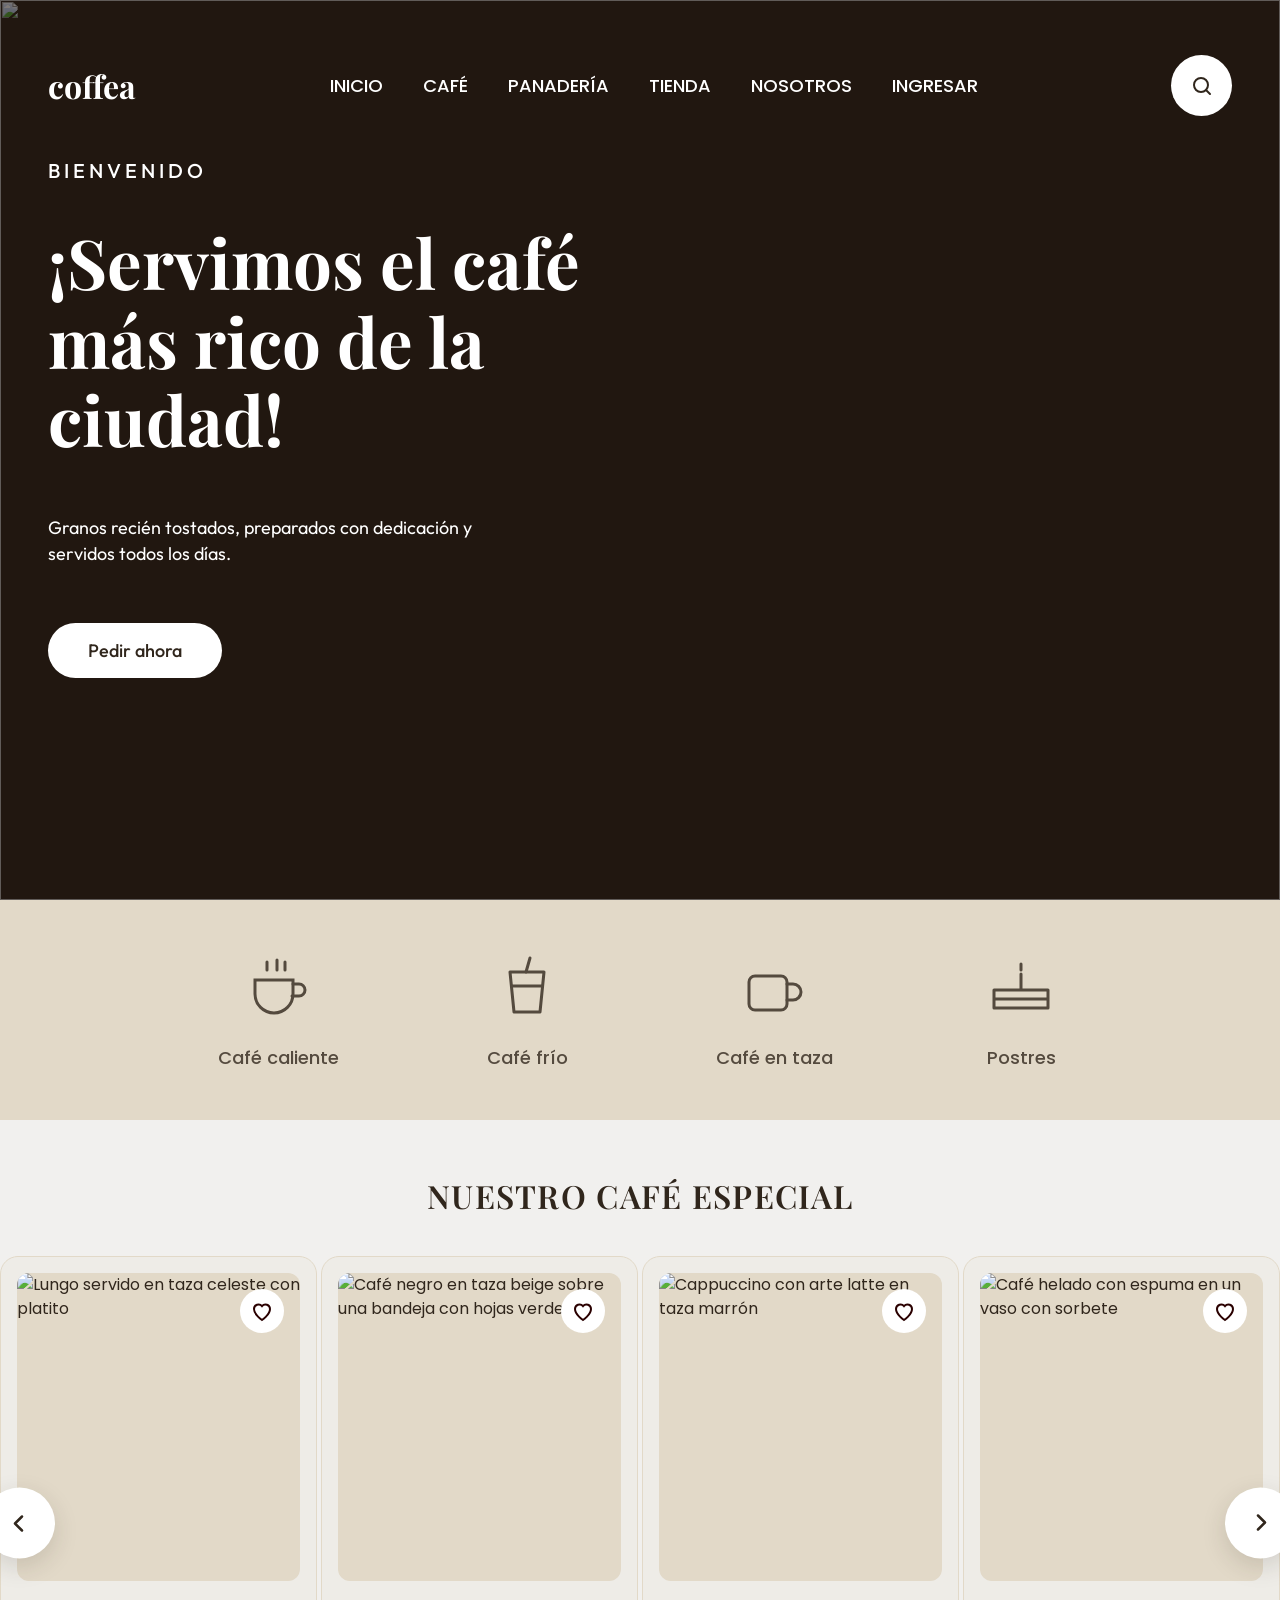
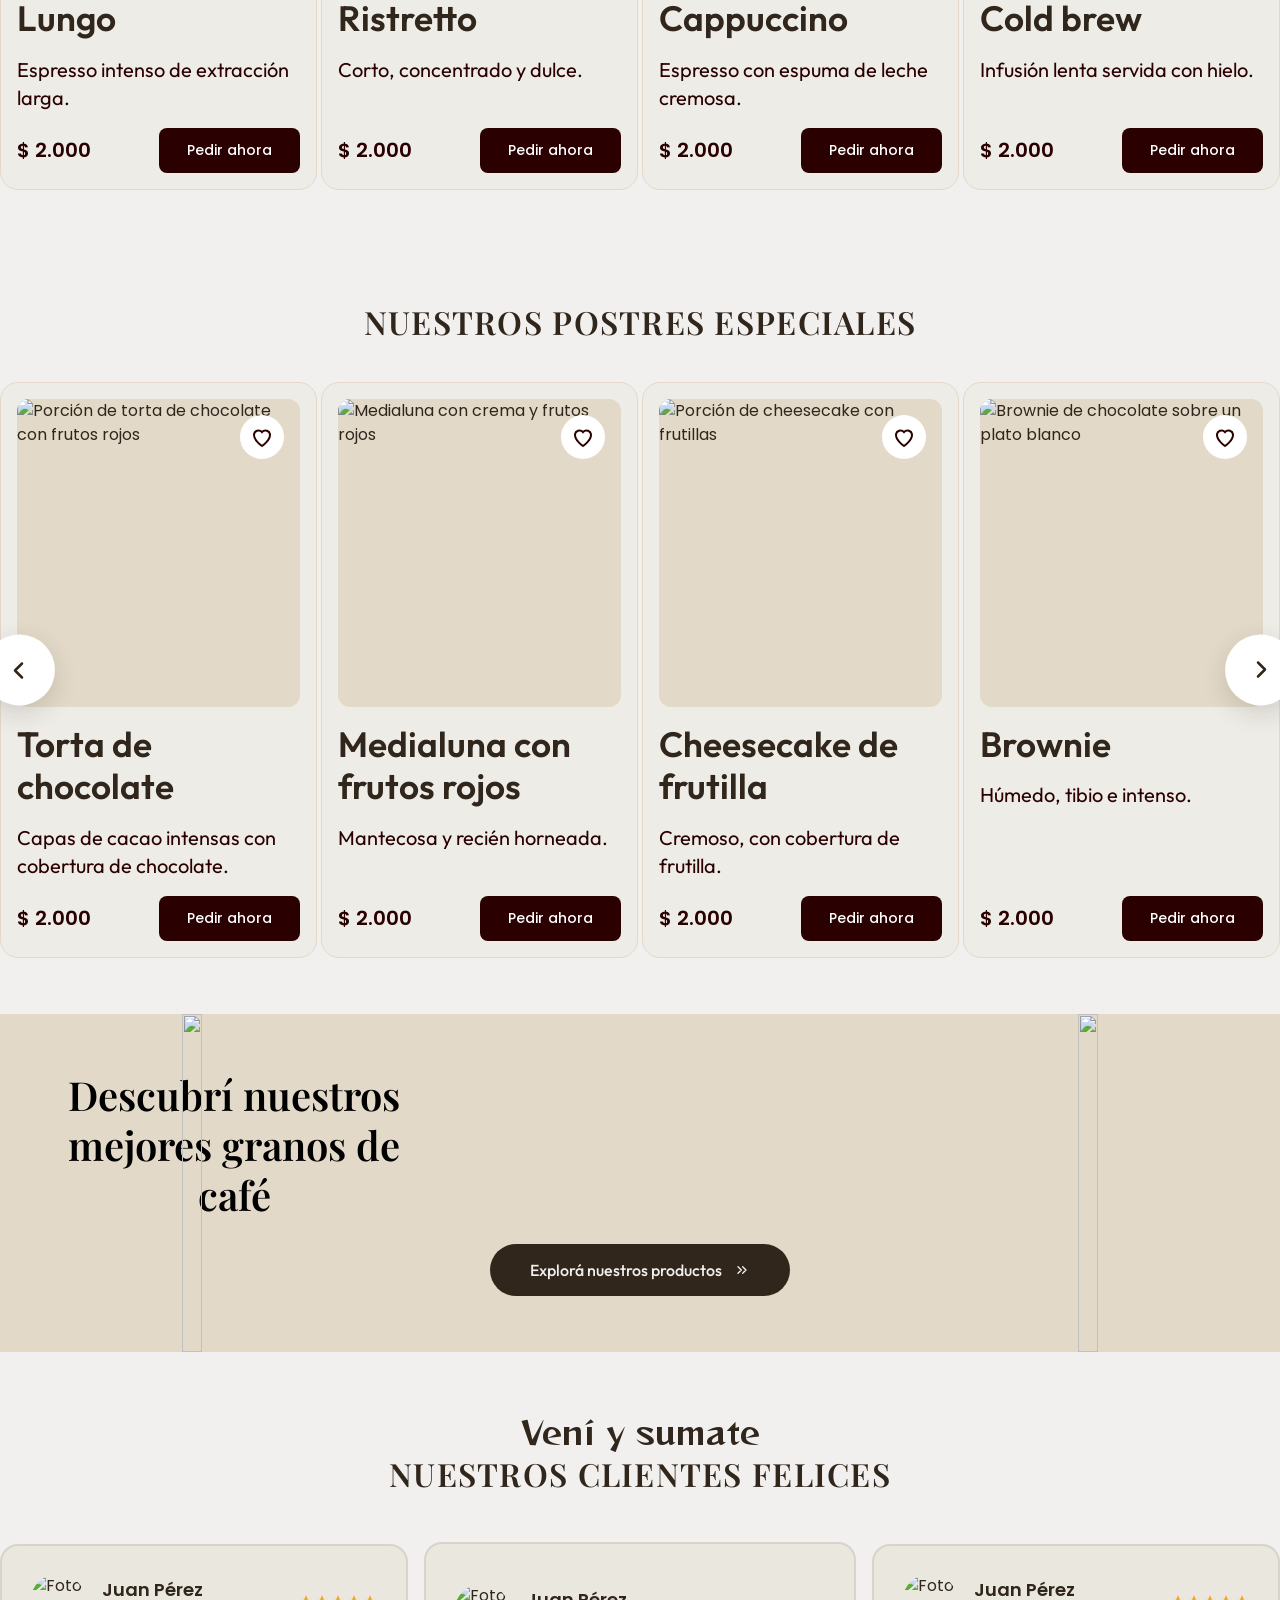
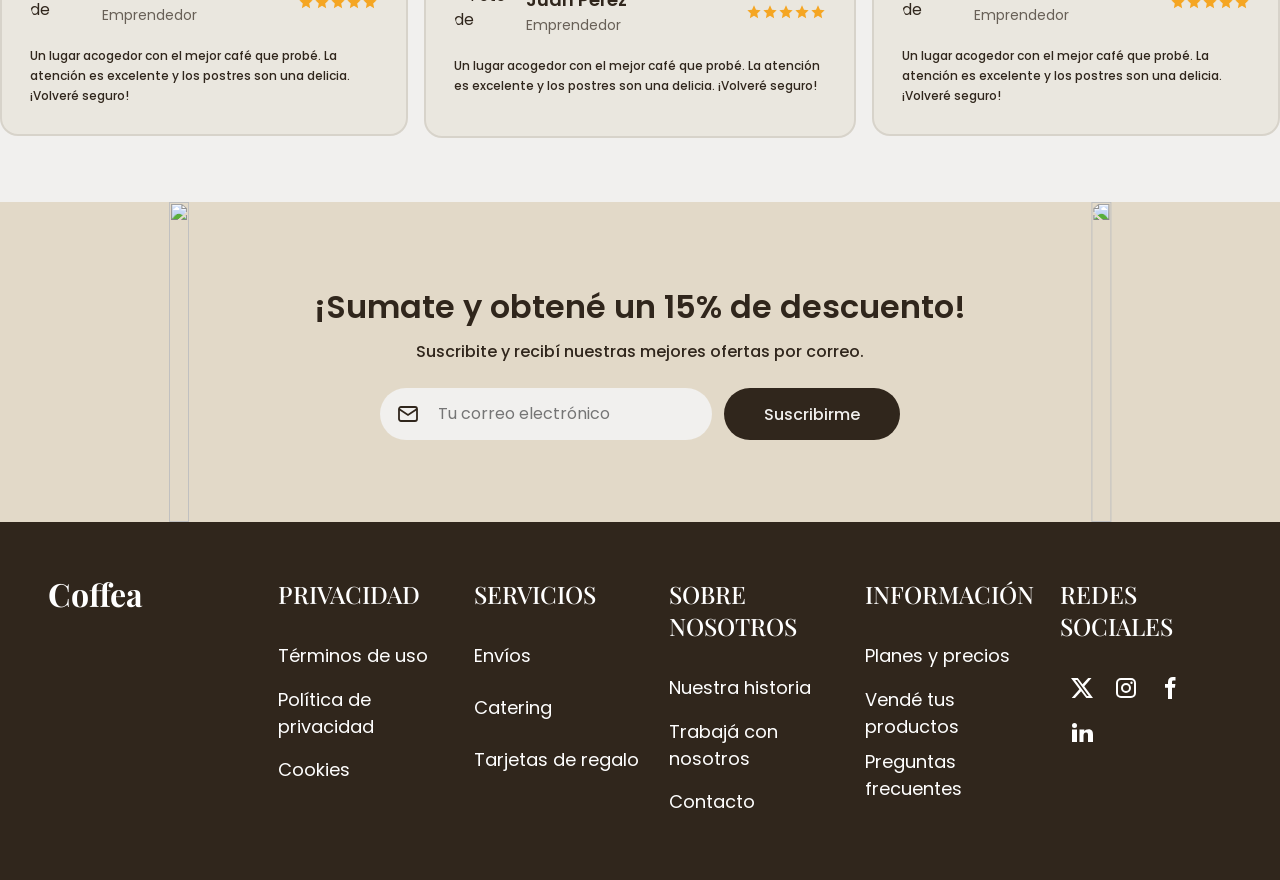
==== commit b9d787d1: "Replace old image assets with new versions and update text content to Spanish in index.html" ====
--- a/index.html
+++ b/index.html
@@ -1,8 +1,8 @@
 <!DOCTYPE html>
 <html lang="es"><head><meta charset="utf-8"><meta name="viewport" content="width=device-width, initial-scale=1">
-<title>Coffea | The richest coffee in the city</title>
+<title>Coffea | El café más rico de la ciudad</title>
 <meta name="description" content="Coffea, cafetería de especialidad: café caliente, café frío y postres artesanales.">
-<meta property="og:title" content="Coffea"><meta property="og:description" content="We serve the richest coffee in the city!"><meta property="og:type" content="website">
+<meta property="og:title" content="Coffea"><meta property="og:description" content="¡Servimos el café más rico de la ciudad!"><meta property="og:type" content="website">
 <link rel="icon" href="data:image/svg+xml,%3Csvg xmlns='http://www.w3.org/2000/svg' viewBox='0 0 100 100'%3E%3Ctext y='.9em' font-size='90'%3E%E2%98%95%3C/text%3E%3C/svg%3E">
 <link rel="preconnect" href="https://fonts.googleapis.com"><link rel="preconnect" href="https://fonts.gstatic.com" crossorigin>
 <link rel="stylesheet" href="https://fonts.googleapis.com/css2?family=Outfit:wght@400;500;600&family=Playfair+Display:wght@500;600;700&family=Poppins:wght@400;500;600&family=Reggae+One&display=swap">
@@ -10,58 +10,58 @@
 <body><a class="skip-link" href="#main">Saltar al contenido</a>
 <header class="header"><div class="container header__inner">
 <a class="header__logo" href="/">coffea</a>
-<nav class="header__nav" aria-label="Principal"><ul class="header__list"><li><a href="#">home</a></li><li><a href="#">coffee</a></li><li><a href="#">bakery</a></li><li><a href="#">shop</a></li><li><a href="#">about</a></li><li><a href="#">login</a></li></ul></nav>
+<nav class="header__nav" aria-label="Principal"><ul class="header__list"><li><a href="#">inicio</a></li><li><a href="#">café</a></li><li><a href="#">panadería</a></li><li><a href="#">tienda</a></li><li><a href="#">nosotros</a></li><li><a href="#">ingresar</a></li></ul></nav>
 <div class="header__actions"><button class="header__search" type="button" aria-label="Buscar"><svg aria-hidden="true"><use href="assets/icons/sprite.svg#search"/></svg></button>
 <details class="header__menu"><summary aria-label="Abrir menú"><span class="header__burger"></span></summary>
-<nav class="header__panel" aria-label="Menú móvil"><ul><li><a href="#">home</a></li><li><a href="#">coffee</a></li><li><a href="#">bakery</a></li><li><a href="#">shop</a></li><li><a href="#">about</a></li><li><a href="#">login</a></li></ul></nav></details></div>
+<nav class="header__panel" aria-label="Menú móvil"><ul><li><a href="#">inicio</a></li><li><a href="#">café</a></li><li><a href="#">panadería</a></li><li><a href="#">tienda</a></li><li><a href="#">nosotros</a></li><li><a href="#">ingresar</a></li></ul></nav></details></div>
 </div></header>
 <main id="main">
 <section class="hero" aria-labelledby="hero-title"><img class="hero__bg" src="assets/img/hero.png" alt="" width="1920" height="1000" fetchpriority="high" decoding="async">
-<div class="container"><div class="hero__content"><p class="hero__eyebrow">Welcome</p><h1 class="hero__title" id="hero-title">We serve the richest coffee in the city!</h1>
-<p class="hero__text">Placeholder: freshly roasted beans, brewed with care and served every day.</p><a class="hero__btn" href="#coffee-title">Order Now</a></div></div></section>
-<section class="categories" aria-label="Categorías"><div class="container"><ul class="categories__list"><li><a class="categories__item" href="#"><svg aria-hidden="true"><use href="assets/icons/sprite.svg#cup"/></svg><span>Hot Coffee</span></a></li><li><a class="categories__item" href="#"><svg aria-hidden="true"><use href="assets/icons/sprite.svg#cold"/></svg><span>Cold Coffee</span></a></li><li><a class="categories__item" href="#"><svg aria-hidden="true"><use href="assets/icons/sprite.svg#mug"/></svg><span>Cup Coffee</span></a></li><li><a class="categories__item" href="#"><svg aria-hidden="true"><use href="assets/icons/sprite.svg#cake"/></svg><span>Dessert</span></a></li></ul></div></section>
-<section class="products section" aria-labelledby="coffee-title"><div class="container"><h2 class="section__title" id="coffee-title">Our Special Coffee</h2></div>
+<div class="container"><div class="hero__content"><p class="hero__eyebrow">Bienvenido</p><h1 class="hero__title" id="hero-title">¡Servimos el café más rico de la ciudad!</h1>
+<p class="hero__text">Granos recién tostados, preparados con dedicación y servidos todos los días.</p><a class="hero__btn" href="#coffee-title">Pedir ahora</a></div></div></section>
+<section class="categories" aria-label="Categorías"><div class="container"><ul class="categories__list"><li><a class="categories__item" href="#"><svg aria-hidden="true"><use href="assets/icons/sprite.svg#cup"/></svg><span>Café caliente</span></a></li><li><a class="categories__item" href="#"><svg aria-hidden="true"><use href="assets/icons/sprite.svg#cold"/></svg><span>Café frío</span></a></li><li><a class="categories__item" href="#"><svg aria-hidden="true"><use href="assets/icons/sprite.svg#mug"/></svg><span>Café en taza</span></a></li><li><a class="categories__item" href="#"><svg aria-hidden="true"><use href="assets/icons/sprite.svg#cake"/></svg><span>Postres</span></a></li></ul></div></section>
+<section class="products section" aria-labelledby="coffee-title"><div class="container"><h2 class="section__title" id="coffee-title">Nuestro café especial</h2></div>
 <div class="carousel"><a class="carousel__arrow carousel__arrow--prev" href="#coffee-1" aria-label="Ir al primer producto"><svg aria-hidden="true"><use href="assets/icons/sprite.svg#arrow"/></svg></a>
-<ul class="carousel__track"><li class="carousel__slide" id="coffee-1"><article class="product-card"><div class="product-card__media"><img class="product-card__img" src="assets/img/coffee-1.png" alt="Lungo coffee" width="334" height="364" loading="lazy" decoding="async">
-<div class="product-card__fav"><input class="product-card__fav-input visually-hidden" type="checkbox" id="fav-coffee-1"><label class="product-card__fav-label" for="fav-coffee-1"><span class="visually-hidden">Agregar Lungo coffee a favoritos</span><svg aria-hidden="true"><use href="assets/icons/sprite.svg#heart"/></svg></label></div></div>
-<h3 class="product-card__title">Lungo coffee</h3><p class="product-card__desc">Placeholder: intense, long-extraction espresso.</p>
-<div class="product-card__row"><p class="product-card__price"><data value="200">Rs. 200</data></p><a class="product-card__btn" href="#">Order Now<span class="visually-hidden">: Lungo coffee</span></a></div></article></li><li class="carousel__slide" id="coffee-2"><article class="product-card"><div class="product-card__media"><img class="product-card__img" src="assets/img/coffee-2.png" alt="Ristretto" width="334" height="364" loading="lazy" decoding="async">
+<ul class="carousel__track"><li class="carousel__slide" id="coffee-1"><article class="product-card"><div class="product-card__media"><img class="product-card__img" src="assets/img/coffee-1.png" alt="Lungo servido en taza celeste con platito" width="334" height="364" loading="lazy" decoding="async">
+<div class="product-card__fav"><input class="product-card__fav-input visually-hidden" type="checkbox" id="fav-coffee-1"><label class="product-card__fav-label" for="fav-coffee-1"><span class="visually-hidden">Agregar Lungo a favoritos</span><svg aria-hidden="true"><use href="assets/icons/sprite.svg#heart"/></svg></label></div></div>
+<h3 class="product-card__title">Lungo</h3><p class="product-card__desc">Espresso intenso de extracción larga.</p>
+<div class="product-card__row"><p class="product-card__price"><data value="2000">$ 2.000</data></p><a class="product-card__btn" href="#">Pedir ahora<span class="visually-hidden">: Lungo</span></a></div></article></li><li class="carousel__slide" id="coffee-2"><article class="product-card"><div class="product-card__media"><img class="product-card__img" src="assets/img/coffee-2.png" alt="Café negro en taza beige sobre una bandeja con hojas verdes" width="334" height="364" loading="lazy" decoding="async">
 <div class="product-card__fav"><input class="product-card__fav-input visually-hidden" type="checkbox" id="fav-coffee-2"><label class="product-card__fav-label" for="fav-coffee-2"><span class="visually-hidden">Agregar Ristretto a favoritos</span><svg aria-hidden="true"><use href="assets/icons/sprite.svg#heart"/></svg></label></div></div>
-<h3 class="product-card__title">Ristretto</h3><p class="product-card__desc">Placeholder: short, concentrated and sweet.</p>
-<div class="product-card__row"><p class="product-card__price"><data value="200">Rs. 200</data></p><a class="product-card__btn" href="#">Order Now<span class="visually-hidden">: Ristretto</span></a></div></article></li><li class="carousel__slide" id="coffee-3"><article class="product-card"><div class="product-card__media"><img class="product-card__img" src="assets/img/coffee-3.png" alt="Cappuccino" width="334" height="364" loading="lazy" decoding="async">
+<h3 class="product-card__title">Ristretto</h3><p class="product-card__desc">Corto, concentrado y dulce.</p>
+<div class="product-card__row"><p class="product-card__price"><data value="2000">$ 2.000</data></p><a class="product-card__btn" href="#">Pedir ahora<span class="visually-hidden">: Ristretto</span></a></div></article></li><li class="carousel__slide" id="coffee-3"><article class="product-card"><div class="product-card__media"><img class="product-card__img" src="assets/img/coffee-3.png" alt="Cappuccino con arte latte en taza marrón" width="334" height="364" loading="lazy" decoding="async">
 <div class="product-card__fav"><input class="product-card__fav-input visually-hidden" type="checkbox" id="fav-coffee-3"><label class="product-card__fav-label" for="fav-coffee-3"><span class="visually-hidden">Agregar Cappuccino a favoritos</span><svg aria-hidden="true"><use href="assets/icons/sprite.svg#heart"/></svg></label></div></div>
-<h3 class="product-card__title">Cappuccino</h3><p class="product-card__desc">Placeholder: espresso with steamed milk foam.</p>
-<div class="product-card__row"><p class="product-card__price"><data value="200">Rs. 200</data></p><a class="product-card__btn" href="#">Order Now<span class="visually-hidden">: Cappuccino</span></a></div></article></li><li class="carousel__slide" id="coffee-4"><article class="product-card"><div class="product-card__media"><img class="product-card__img" src="assets/img/coffee-4.png" alt="Cold brew" width="334" height="364" loading="lazy" decoding="async">
+<h3 class="product-card__title">Cappuccino</h3><p class="product-card__desc">Espresso con espuma de leche cremosa.</p>
+<div class="product-card__row"><p class="product-card__price"><data value="2000">$ 2.000</data></p><a class="product-card__btn" href="#">Pedir ahora<span class="visually-hidden">: Cappuccino</span></a></div></article></li><li class="carousel__slide" id="coffee-4"><article class="product-card"><div class="product-card__media"><img class="product-card__img" src="assets/img/coffee-4.png" alt="Café helado con espuma en un vaso con sorbete" width="334" height="364" loading="lazy" decoding="async">
 <div class="product-card__fav"><input class="product-card__fav-input visually-hidden" type="checkbox" id="fav-coffee-4"><label class="product-card__fav-label" for="fav-coffee-4"><span class="visually-hidden">Agregar Cold brew a favoritos</span><svg aria-hidden="true"><use href="assets/icons/sprite.svg#heart"/></svg></label></div></div>
-<h3 class="product-card__title">Cold brew</h3><p class="product-card__desc">Placeholder: slow-steeped and served over ice.</p>
-<div class="product-card__row"><p class="product-card__price"><data value="200">Rs. 200</data></p><a class="product-card__btn" href="#">Order Now<span class="visually-hidden">: Cold brew</span></a></div></article></li></ul>
+<h3 class="product-card__title">Cold brew</h3><p class="product-card__desc">Infusión lenta servida con hielo.</p>
+<div class="product-card__row"><p class="product-card__price"><data value="2000">$ 2.000</data></p><a class="product-card__btn" href="#">Pedir ahora<span class="visually-hidden">: Cold brew</span></a></div></article></li></ul>
 <a class="carousel__arrow carousel__arrow--next" href="#coffee-4" aria-label="Ir al último producto"><svg aria-hidden="true"><use href="assets/icons/sprite.svg#arrow"/></svg></a></div></section>
-<section class="products section" aria-labelledby="dessert-title"><div class="container"><h2 class="section__title" id="dessert-title">Our Special Dessert</h2></div>
+<section class="products section" aria-labelledby="dessert-title"><div class="container"><h2 class="section__title" id="dessert-title">Nuestros postres especiales</h2></div>
 <div class="carousel"><a class="carousel__arrow carousel__arrow--prev" href="#dessert-1" aria-label="Ir al primer producto"><svg aria-hidden="true"><use href="assets/icons/sprite.svg#arrow"/></svg></a>
-<ul class="carousel__track"><li class="carousel__slide" id="dessert-1"><article class="product-card"><div class="product-card__media"><img class="product-card__img" src="assets/img/dessert-1.png" alt="Chocolate cake" width="334" height="364" loading="lazy" decoding="async">
-<div class="product-card__fav"><input class="product-card__fav-input visually-hidden" type="checkbox" id="fav-dessert-1"><label class="product-card__fav-label" for="fav-dessert-1"><span class="visually-hidden">Agregar Chocolate cake a favoritos</span><svg aria-hidden="true"><use href="assets/icons/sprite.svg#heart"/></svg></label></div></div>
-<h3 class="product-card__title">Chocolate cake</h3><p class="product-card__desc">Placeholder: rich cocoa layers.</p>
-<div class="product-card__row"><p class="product-card__price"><data value="200">Rs. 200</data></p><a class="product-card__btn" href="#">Order Now<span class="visually-hidden">: Chocolate cake</span></a></div></article></li><li class="carousel__slide" id="dessert-2"><article class="product-card"><div class="product-card__media"><img class="product-card__img" src="assets/img/dessert-2.png" alt="Croissant" width="334" height="364" loading="lazy" decoding="async">
-<div class="product-card__fav"><input class="product-card__fav-input visually-hidden" type="checkbox" id="fav-dessert-2"><label class="product-card__fav-label" for="fav-dessert-2"><span class="visually-hidden">Agregar Croissant a favoritos</span><svg aria-hidden="true"><use href="assets/icons/sprite.svg#heart"/></svg></label></div></div>
-<h3 class="product-card__title">Croissant</h3><p class="product-card__desc">Placeholder: buttery and freshly baked.</p>
-<div class="product-card__row"><p class="product-card__price"><data value="200">Rs. 200</data></p><a class="product-card__btn" href="#">Order Now<span class="visually-hidden">: Croissant</span></a></div></article></li><li class="carousel__slide" id="dessert-3"><article class="product-card"><div class="product-card__media"><img class="product-card__img" src="assets/img/dessert-3.png" alt="Cheesecake" width="334" height="364" loading="lazy" decoding="async">
-<div class="product-card__fav"><input class="product-card__fav-input visually-hidden" type="checkbox" id="fav-dessert-3"><label class="product-card__fav-label" for="fav-dessert-3"><span class="visually-hidden">Agregar Cheesecake a favoritos</span><svg aria-hidden="true"><use href="assets/icons/sprite.svg#heart"/></svg></label></div></div>
-<h3 class="product-card__title">Cheesecake</h3><p class="product-card__desc">Placeholder: creamy with a berry topping.</p>
-<div class="product-card__row"><p class="product-card__price"><data value="200">Rs. 200</data></p><a class="product-card__btn" href="#">Order Now<span class="visually-hidden">: Cheesecake</span></a></div></article></li><li class="carousel__slide" id="dessert-4"><article class="product-card"><div class="product-card__media"><img class="product-card__img" src="assets/img/dessert-4.png" alt="Brownie" width="334" height="364" loading="lazy" decoding="async">
+<ul class="carousel__track"><li class="carousel__slide" id="dessert-1"><article class="product-card"><div class="product-card__media"><img class="product-card__img" src="assets/img/dessert-1.png" alt="Porción de torta de chocolate con frutos rojos" width="334" height="364" loading="lazy" decoding="async">
+<div class="product-card__fav"><input class="product-card__fav-input visually-hidden" type="checkbox" id="fav-dessert-1"><label class="product-card__fav-label" for="fav-dessert-1"><span class="visually-hidden">Agregar Torta de chocolate a favoritos</span><svg aria-hidden="true"><use href="assets/icons/sprite.svg#heart"/></svg></label></div></div>
+<h3 class="product-card__title">Torta de chocolate</h3><p class="product-card__desc">Capas de cacao intensas con cobertura de chocolate.</p>
+<div class="product-card__row"><p class="product-card__price"><data value="2000">$ 2.000</data></p><a class="product-card__btn" href="#">Pedir ahora<span class="visually-hidden">: Torta de chocolate</span></a></div></article></li><li class="carousel__slide" id="dessert-2"><article class="product-card"><div class="product-card__media"><img class="product-card__img" src="assets/img/dessert-2.png" alt="Medialuna con crema y frutos rojos" width="334" height="364" loading="lazy" decoding="async">
+<div class="product-card__fav"><input class="product-card__fav-input visually-hidden" type="checkbox" id="fav-dessert-2"><label class="product-card__fav-label" for="fav-dessert-2"><span class="visually-hidden">Agregar Medialuna con frutos rojos a favoritos</span><svg aria-hidden="true"><use href="assets/icons/sprite.svg#heart"/></svg></label></div></div>
+<h3 class="product-card__title">Medialuna con frutos rojos</h3><p class="product-card__desc">Mantecosa y recién horneada.</p>
+<div class="product-card__row"><p class="product-card__price"><data value="2000">$ 2.000</data></p><a class="product-card__btn" href="#">Pedir ahora<span class="visually-hidden">: Medialuna con frutos rojos</span></a></div></article></li><li class="carousel__slide" id="dessert-3"><article class="product-card"><div class="product-card__media"><img class="product-card__img" src="assets/img/dessert-3.png" alt="Porción de cheesecake con frutillas" width="334" height="364" loading="lazy" decoding="async">
+<div class="product-card__fav"><input class="product-card__fav-input visually-hidden" type="checkbox" id="fav-dessert-3"><label class="product-card__fav-label" for="fav-dessert-3"><span class="visually-hidden">Agregar Cheesecake de frutilla a favoritos</span><svg aria-hidden="true"><use href="assets/icons/sprite.svg#heart"/></svg></label></div></div>
+<h3 class="product-card__title">Cheesecake de frutilla</h3><p class="product-card__desc">Cremoso, con cobertura de frutilla.</p>
+<div class="product-card__row"><p class="product-card__price"><data value="2000">$ 2.000</data></p><a class="product-card__btn" href="#">Pedir ahora<span class="visually-hidden">: Cheesecake de frutilla</span></a></div></article></li><li class="carousel__slide" id="dessert-4"><article class="product-card"><div class="product-card__media"><img class="product-card__img" src="assets/img/dessert-4.png" alt="Brownie de chocolate sobre un plato blanco" width="334" height="364" loading="lazy" decoding="async">
 <div class="product-card__fav"><input class="product-card__fav-input visually-hidden" type="checkbox" id="fav-dessert-4"><label class="product-card__fav-label" for="fav-dessert-4"><span class="visually-hidden">Agregar Brownie a favoritos</span><svg aria-hidden="true"><use href="assets/icons/sprite.svg#heart"/></svg></label></div></div>
-<h3 class="product-card__title">Brownie</h3><p class="product-card__desc">Placeholder: dense, warm and fudgy.</p>
-<div class="product-card__row"><p class="product-card__price"><data value="200">Rs. 200</data></p><a class="product-card__btn" href="#">Order Now<span class="visually-hidden">: Brownie</span></a></div></article></li></ul>
+<h3 class="product-card__title">Brownie</h3><p class="product-card__desc">Húmedo, tibio e intenso.</p>
+<div class="product-card__row"><p class="product-card__price"><data value="2000">$ 2.000</data></p><a class="product-card__btn" href="#">Pedir ahora<span class="visually-hidden">: Brownie</span></a></div></article></li></ul>
 <a class="carousel__arrow carousel__arrow--next" href="#dessert-4" aria-label="Ir al último producto"><svg aria-hidden="true"><use href="assets/icons/sprite.svg#arrow"/></svg></a></div></section>
 <section class="promo"><img class="promo__img promo__img--left" src="assets/img/promo-hand.png" alt="" width="520" height="335" loading="lazy" decoding="async">
-<div class="container"><h2 class="promo__title">Check Out Our Best Coffee Beans</h2><a class="promo__btn" href="#">Explore Our Products <svg aria-hidden="true"><use href="assets/icons/sprite.svg#chevron"/></svg></a></div>
+<div class="container"><h2 class="promo__title">Descubrí nuestros mejores granos de café</h2><a class="promo__btn" href="#">Explorá nuestros productos <svg aria-hidden="true"><use href="assets/icons/sprite.svg#chevron"/></svg></a></div>
 <img class="promo__img promo__img--right" src="assets/img/promo-beans.png" alt="" width="503" height="335" loading="lazy" decoding="async"></section>
-<section class="testimonials section" aria-labelledby="testimonials-title"><div class="container testimonials__head"><p class="testimonials__accent">Come and Join</p><h2 class="section__title" id="testimonials-title">Our Happy Customers</h2></div>
-<div class="testimonials__track"><figure class="testimonial-card" id="t-1"><div class="testimonial-card__head"><img class="testimonial-card__avatar" src="assets/img/avatar-1.png" alt="Foto de James Smith" width="56" height="56" loading="lazy" decoding="async"><figcaption class="testimonial-card__who"><span class="testimonial-card__name">James Smith</span><br><span class="testimonial-card__role">Entrepreneur</span></figcaption><span class="testimonial-card__rating" role="img" aria-label="5 de 5 estrellas"><svg aria-hidden="true"><use href="assets/icons/sprite.svg#star"/></svg><svg aria-hidden="true"><use href="assets/icons/sprite.svg#star"/></svg><svg aria-hidden="true"><use href="assets/icons/sprite.svg#star"/></svg><svg aria-hidden="true"><use href="assets/icons/sprite.svg#star"/></svg><svg aria-hidden="true"><use href="assets/icons/sprite.svg#star"/></svg></span></div><blockquote class="testimonial-card__text"><p>Placeholder: Lorem ipsum dolor sit amet, consectetur adipiscing elit, sed do eiusmod tempor incididunt ut labore et dolore magna aliqua.</p></blockquote></figure><figure class="testimonial-card testimonial-card--featured" id="t-2"><div class="testimonial-card__head"><img class="testimonial-card__avatar" src="assets/img/avatar-2.png" alt="Foto de James Smith" width="56" height="56" loading="lazy" decoding="async"><figcaption class="testimonial-card__who"><span class="testimonial-card__name">James Smith</span><br><span class="testimonial-card__role">Entrepreneur</span></figcaption><span class="testimonial-card__rating" role="img" aria-label="5 de 5 estrellas"><svg aria-hidden="true"><use href="assets/icons/sprite.svg#star"/></svg><svg aria-hidden="true"><use href="assets/icons/sprite.svg#star"/></svg><svg aria-hidden="true"><use href="assets/icons/sprite.svg#star"/></svg><svg aria-hidden="true"><use href="assets/icons/sprite.svg#star"/></svg><svg aria-hidden="true"><use href="assets/icons/sprite.svg#star"/></svg></span></div><blockquote class="testimonial-card__text"><p>Placeholder: Lorem ipsum dolor sit amet, consectetur adipiscing elit, sed do eiusmod tempor incididunt ut labore et dolore magna aliqua.</p></blockquote></figure><figure class="testimonial-card" id="t-3"><div class="testimonial-card__head"><img class="testimonial-card__avatar" src="assets/img/avatar-3.png" alt="Foto de James Smith" width="56" height="56" loading="lazy" decoding="async"><figcaption class="testimonial-card__who"><span class="testimonial-card__name">James Smith</span><br><span class="testimonial-card__role">Entrepreneur</span></figcaption><span class="testimonial-card__rating" role="img" aria-label="5 de 5 estrellas"><svg aria-hidden="true"><use href="assets/icons/sprite.svg#star"/></svg><svg aria-hidden="true"><use href="assets/icons/sprite.svg#star"/></svg><svg aria-hidden="true"><use href="assets/icons/sprite.svg#star"/></svg><svg aria-hidden="true"><use href="assets/icons/sprite.svg#star"/></svg><svg aria-hidden="true"><use href="assets/icons/sprite.svg#star"/></svg></span></div><blockquote class="testimonial-card__text"><p>Placeholder: Lorem ipsum dolor sit amet, consectetur adipiscing elit, sed do eiusmod tempor incididunt ut labore et dolore magna aliqua.</p></blockquote></figure></div>
+<section class="testimonials section" aria-labelledby="testimonials-title"><div class="container testimonials__head"><p class="testimonials__accent">Vení y sumate</p><h2 class="section__title" id="testimonials-title">Nuestros clientes felices</h2></div>
+<div class="testimonials__track"><figure class="testimonial-card" id="t-1"><div class="testimonial-card__head"><img class="testimonial-card__avatar" src="assets/img/avatar-1.png" alt="Foto de Juan Pérez, cliente de Coffea" width="56" height="56" loading="lazy" decoding="async"><figcaption class="testimonial-card__who"><span class="testimonial-card__name">Juan Pérez</span><br><span class="testimonial-card__role">Emprendedor</span></figcaption><span class="testimonial-card__rating" role="img" aria-label="5 de 5 estrellas"><svg aria-hidden="true"><use href="assets/icons/sprite.svg#star"/></svg><svg aria-hidden="true"><use href="assets/icons/sprite.svg#star"/></svg><svg aria-hidden="true"><use href="assets/icons/sprite.svg#star"/></svg><svg aria-hidden="true"><use href="assets/icons/sprite.svg#star"/></svg><svg aria-hidden="true"><use href="assets/icons/sprite.svg#star"/></svg></span></div><blockquote class="testimonial-card__text"><p>Un lugar acogedor con el mejor café que probé. La atención es excelente y los postres son una delicia. ¡Volveré seguro!</p></blockquote></figure><figure class="testimonial-card testimonial-card--featured" id="t-2"><div class="testimonial-card__head"><img class="testimonial-card__avatar" src="assets/img/avatar-2.png" alt="Foto de Juan Pérez, cliente de Coffea" width="56" height="56" loading="lazy" decoding="async"><figcaption class="testimonial-card__who"><span class="testimonial-card__name">Juan Pérez</span><br><span class="testimonial-card__role">Emprendedor</span></figcaption><span class="testimonial-card__rating" role="img" aria-label="5 de 5 estrellas"><svg aria-hidden="true"><use href="assets/icons/sprite.svg#star"/></svg><svg aria-hidden="true"><use href="assets/icons/sprite.svg#star"/></svg><svg aria-hidden="true"><use href="assets/icons/sprite.svg#star"/></svg><svg aria-hidden="true"><use href="assets/icons/sprite.svg#star"/></svg><svg aria-hidden="true"><use href="assets/icons/sprite.svg#star"/></svg></span></div><blockquote class="testimonial-card__text"><p>Un lugar acogedor con el mejor café que probé. La atención es excelente y los postres son una delicia. ¡Volveré seguro!</p></blockquote></figure><figure class="testimonial-card" id="t-3"><div class="testimonial-card__head"><img class="testimonial-card__avatar" src="assets/img/avatar-3.png" alt="Foto de Juan Pérez, cliente de Coffea" width="56" height="56" loading="lazy" decoding="async"><figcaption class="testimonial-card__who"><span class="testimonial-card__name">Juan Pérez</span><br><span class="testimonial-card__role">Emprendedor</span></figcaption><span class="testimonial-card__rating" role="img" aria-label="5 de 5 estrellas"><svg aria-hidden="true"><use href="assets/icons/sprite.svg#star"/></svg><svg aria-hidden="true"><use href="assets/icons/sprite.svg#star"/></svg><svg aria-hidden="true"><use href="assets/icons/sprite.svg#star"/></svg><svg aria-hidden="true"><use href="assets/icons/sprite.svg#star"/></svg><svg aria-hidden="true"><use href="assets/icons/sprite.svg#star"/></svg></span></div><blockquote class="testimonial-card__text"><p>Un lugar acogedor con el mejor café que probé. La atención es excelente y los postres son una delicia. ¡Volveré seguro!</p></blockquote></figure></div>
 <nav class="testimonials__dots" aria-label="Paginador de testimonios"><a href="#t-1" aria-label="Testimonio 1"></a><a href="#t-2" aria-label="Testimonio 2"></a><a href="#t-3" aria-label="Testimonio 3"></a></nav></section>
 <section class="newsletter" aria-labelledby="nl-title"><img class="newsletter__img newsletter__img--left" src="assets/img/newsletter-beans.png" alt="" width="482" height="321" loading="lazy" decoding="async">
-<div class="container newsletter__inner"><h2 class="newsletter__title" id="nl-title">Join in and get 15% off!</h2><p class="newsletter__sub">Subscribe and get our best offers by email.</p>
-<form class="newsletter__form" action="#" method="get"><div class="newsletter__field"><label class="visually-hidden" for="nl-email">Correo electrónico</label><svg aria-hidden="true"><use href="assets/icons/sprite.svg#mail"/></svg><input class="newsletter__input" id="nl-email" name="email" type="email" required autocomplete="email" placeholder="Your email"></div><button class="newsletter__btn" type="submit">Subscribe</button></form></div>
+<div class="container newsletter__inner"><h2 class="newsletter__title" id="nl-title">¡Sumate y obtené un 15% de descuento!</h2><p class="newsletter__sub">Suscribite y recibí nuestras mejores ofertas por correo.</p>
+<form class="newsletter__form" action="#" method="get"><div class="newsletter__field"><label class="visually-hidden" for="nl-email">Correo electrónico</label><svg aria-hidden="true"><use href="assets/icons/sprite.svg#mail"/></svg><input class="newsletter__input" id="nl-email" name="email" type="email" required autocomplete="email" placeholder="Tu correo electrónico"></div><button class="newsletter__btn" type="submit">Suscribirme</button></form></div>
 <img class="newsletter__img newsletter__img--right" src="assets/img/newsletter-beans.png" alt="" width="482" height="321" loading="lazy" decoding="async"></section>
 </main>
-<footer class="footer"><div class="container footer__inner"><a class="footer__logo" href="/">Coffea</a><nav aria-labelledby="f-0"><h3 class="footer__title" id="f-0">Privacy</h3><ul class="footer__list"><li><a href=#>Terms of use</a></li><li><a href=#>Privacy policy</a></li><li><a href=#>Cookies</a></li></ul></nav><nav aria-labelledby="f-1"><h3 class="footer__title" id="f-1">Services</h3><ul class="footer__list"><li><a href=#>Delivery</a></li><li><a href=#>Catering</a></li><li><a href=#>Gift cards</a></li></ul></nav><nav aria-labelledby="f-2"><h3 class="footer__title" id="f-2">About us</h3><ul class="footer__list"><li><a href=#>Our story</a></li><li><a href=#>Careers</a></li><li><a href=#>Contact</a></li></ul></nav><nav aria-labelledby="f-3"><h3 class="footer__title" id="f-3">Information</h3><ul class="footer__list"><li><a href=#>Plans &amp; pricing</a></li><li><a href=#>Sell your products</a></li><li><a href=#>FAQ</a></li></ul></nav><div><h3 class="footer__title">Social media</h3><ul class="footer__social"><li><a href=# aria-label="X / Twitter"><svg aria-hidden="true"><use href="assets/icons/sprite.svg#x"/></svg></a></li><li><a href=# aria-label="Instagram"><svg aria-hidden="true"><use href="assets/icons/sprite.svg#instagram"/></svg></a></li><li><a href=# aria-label="Facebook"><svg aria-hidden="true"><use href="assets/icons/sprite.svg#facebook"/></svg></a></li><li><a href=# aria-label="LinkedIn"><svg aria-hidden="true"><use href="assets/icons/sprite.svg#linkedin"/></svg></a></li></ul></div></div></footer>
+<footer class="footer"><div class="container footer__inner"><a class="footer__logo" href="/">Coffea</a><nav aria-labelledby="f-0"><h3 class="footer__title" id="f-0">Privacidad</h3><ul class="footer__list"><li><a href=#>Términos de uso</a></li><li><a href=#>Política de privacidad</a></li><li><a href=#>Cookies</a></li></ul></nav><nav aria-labelledby="f-1"><h3 class="footer__title" id="f-1">Servicios</h3><ul class="footer__list"><li><a href=#>Envíos</a></li><li><a href=#>Catering</a></li><li><a href=#>Tarjetas de regalo</a></li></ul></nav><nav aria-labelledby="f-2"><h3 class="footer__title" id="f-2">Sobre nosotros</h3><ul class="footer__list"><li><a href=#>Nuestra historia</a></li><li><a href=#>Trabajá con nosotros</a></li><li><a href=#>Contacto</a></li></ul></nav><nav aria-labelledby="f-3"><h3 class="footer__title" id="f-3">Información</h3><ul class="footer__list"><li><a href=#>Planes y precios</a></li><li><a href=#>Vendé tus productos</a></li><li><a href=#>Preguntas frecuentes</a></li></ul></nav><div><h3 class="footer__title">Redes sociales</h3><ul class="footer__social"><li><a href=# aria-label="X / Twitter"><svg aria-hidden="true"><use href="assets/icons/sprite.svg#x"/></svg></a></li><li><a href=# aria-label="Instagram"><svg aria-hidden="true"><use href="assets/icons/sprite.svg#instagram"/></svg></a></li><li><a href=# aria-label="Facebook"><svg aria-hidden="true"><use href="assets/icons/sprite.svg#facebook"/></svg></a></li><li><a href=# aria-label="LinkedIn"><svg aria-hidden="true"><use href="assets/icons/sprite.svg#linkedin"/></svg></a></li></ul></div></div></footer>
 </body></html>
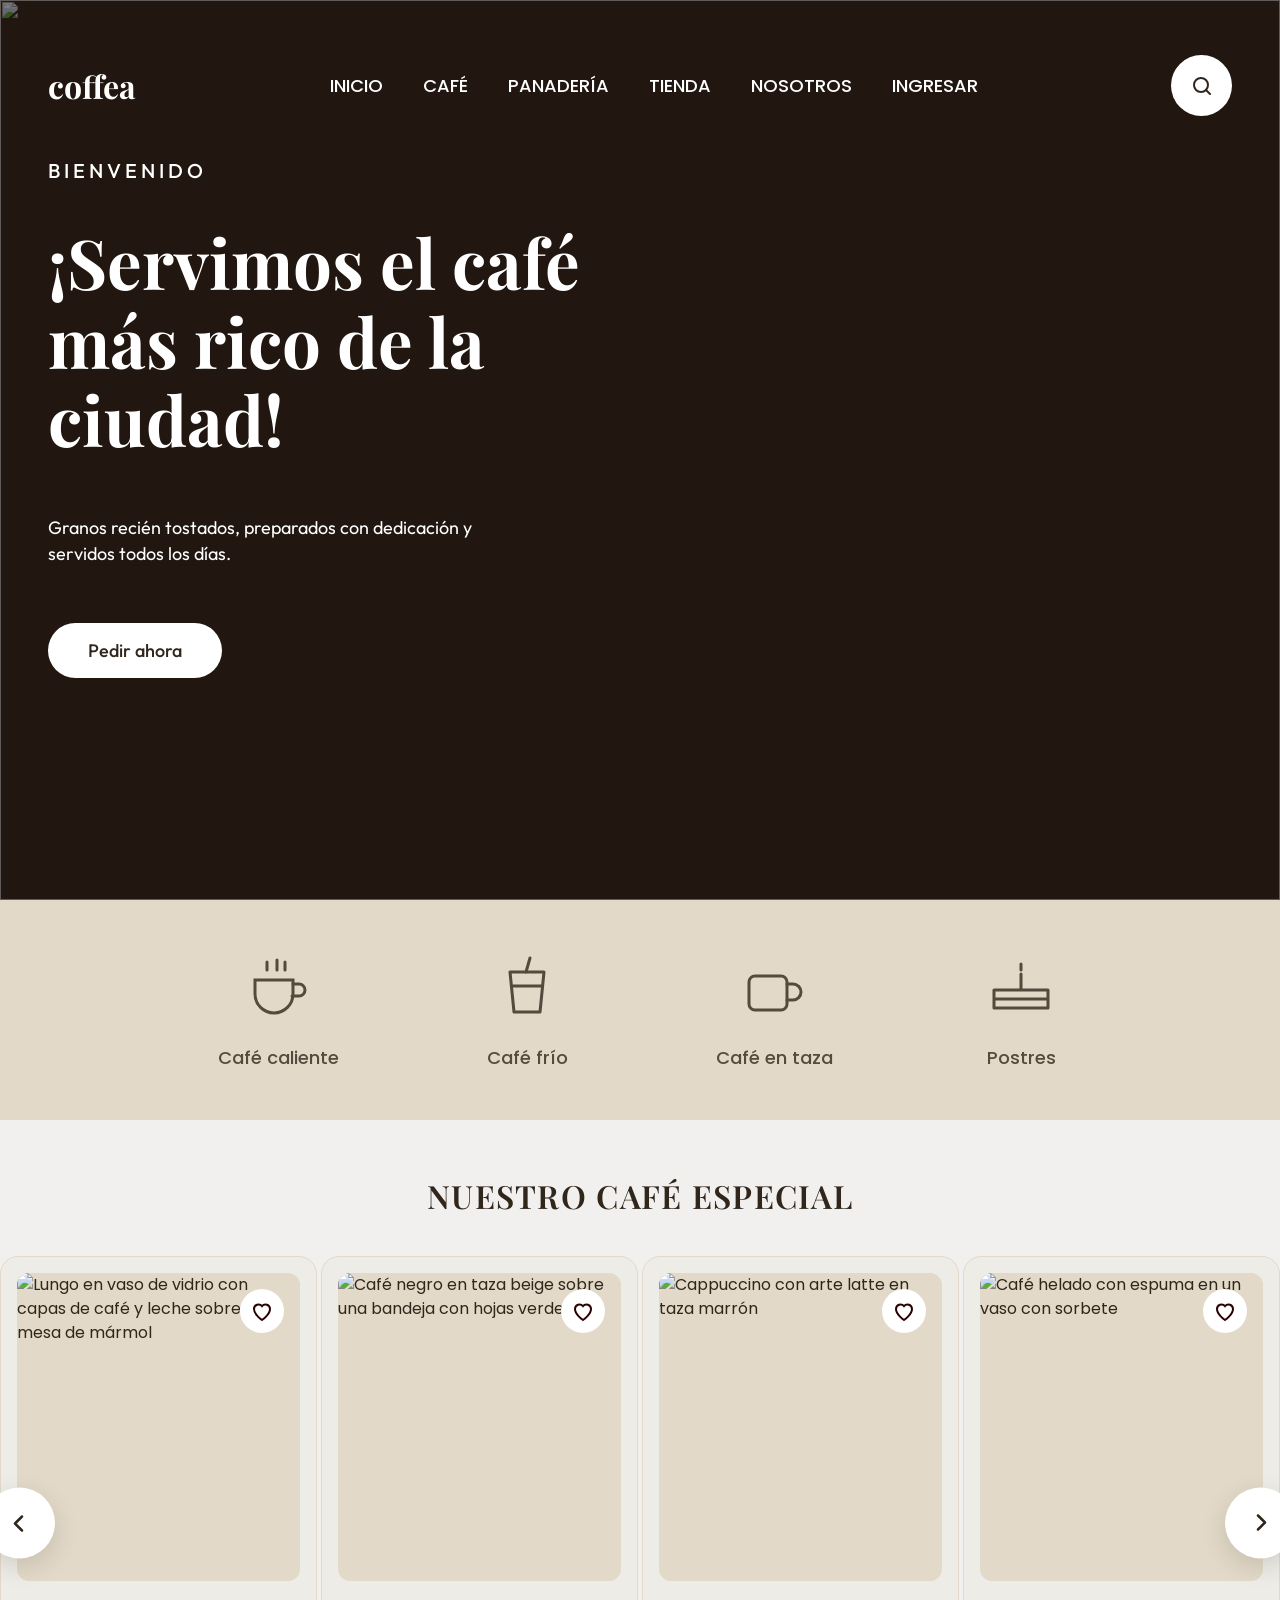
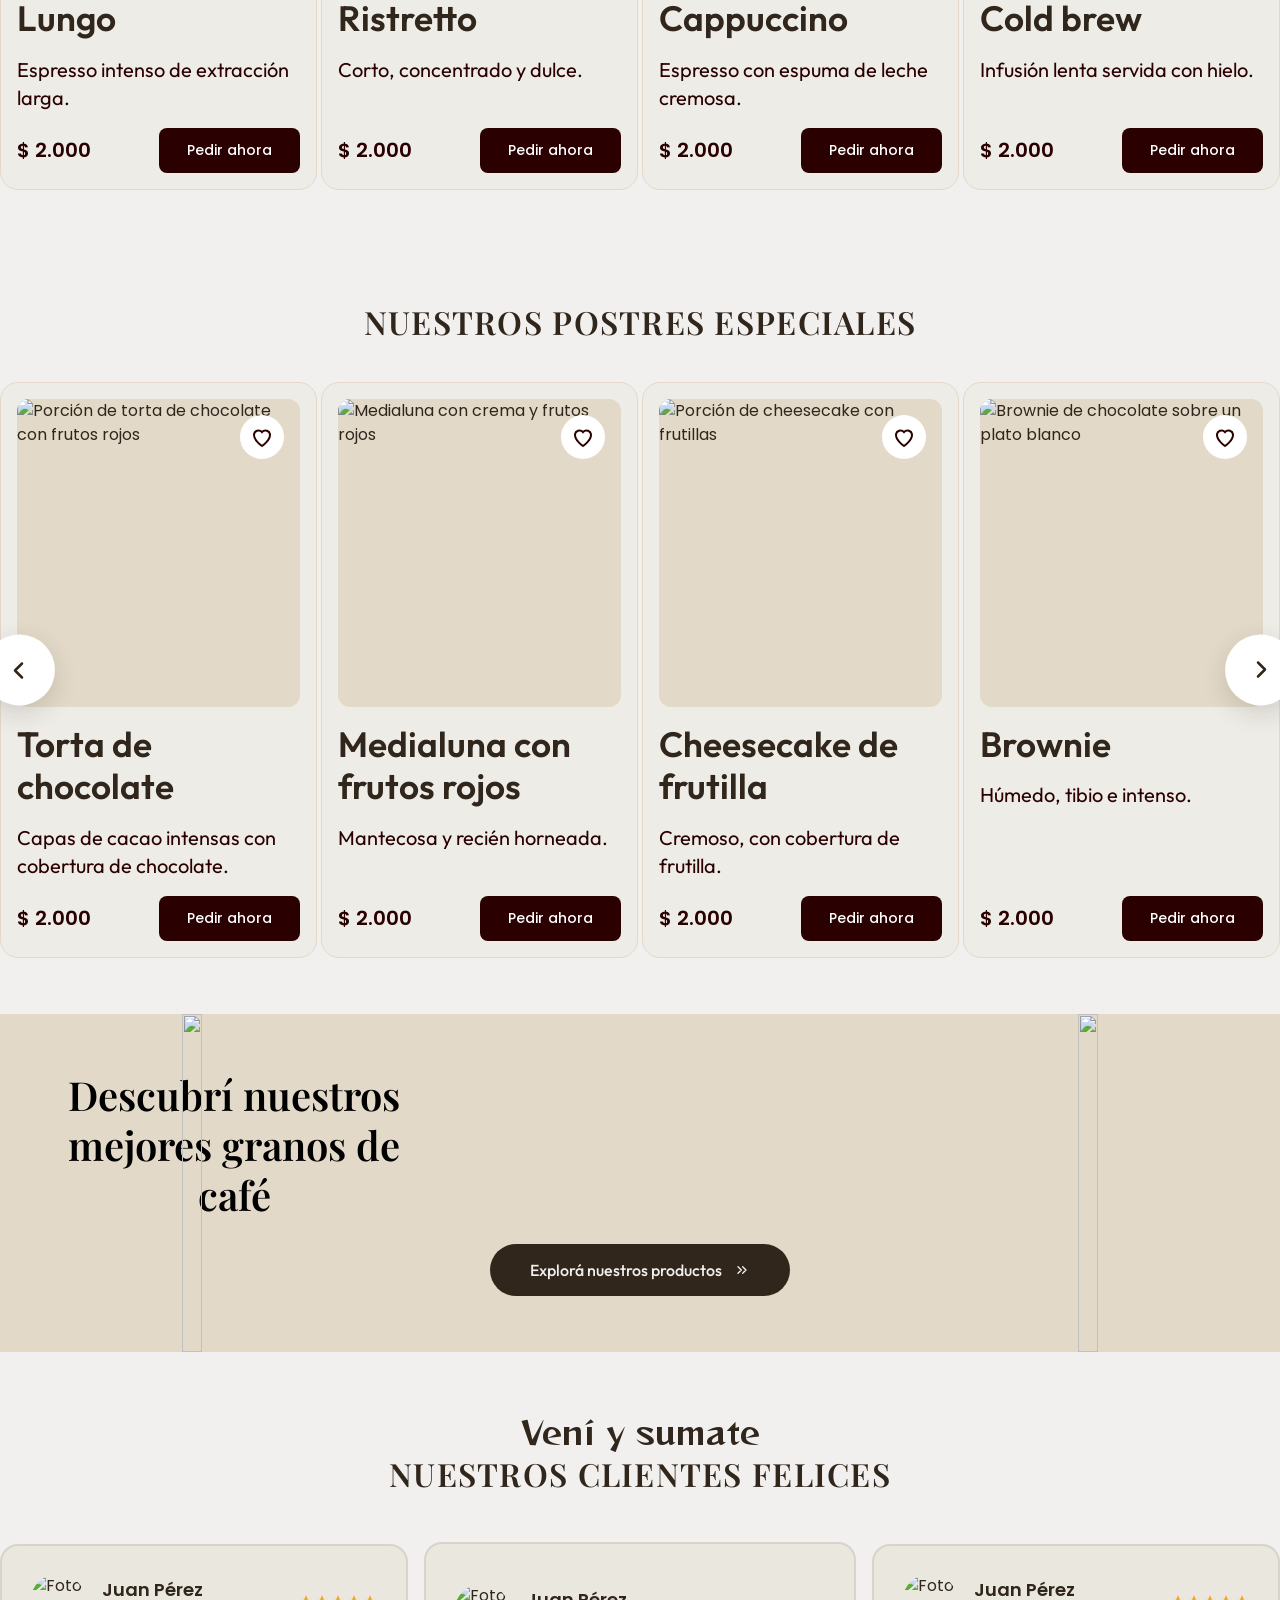
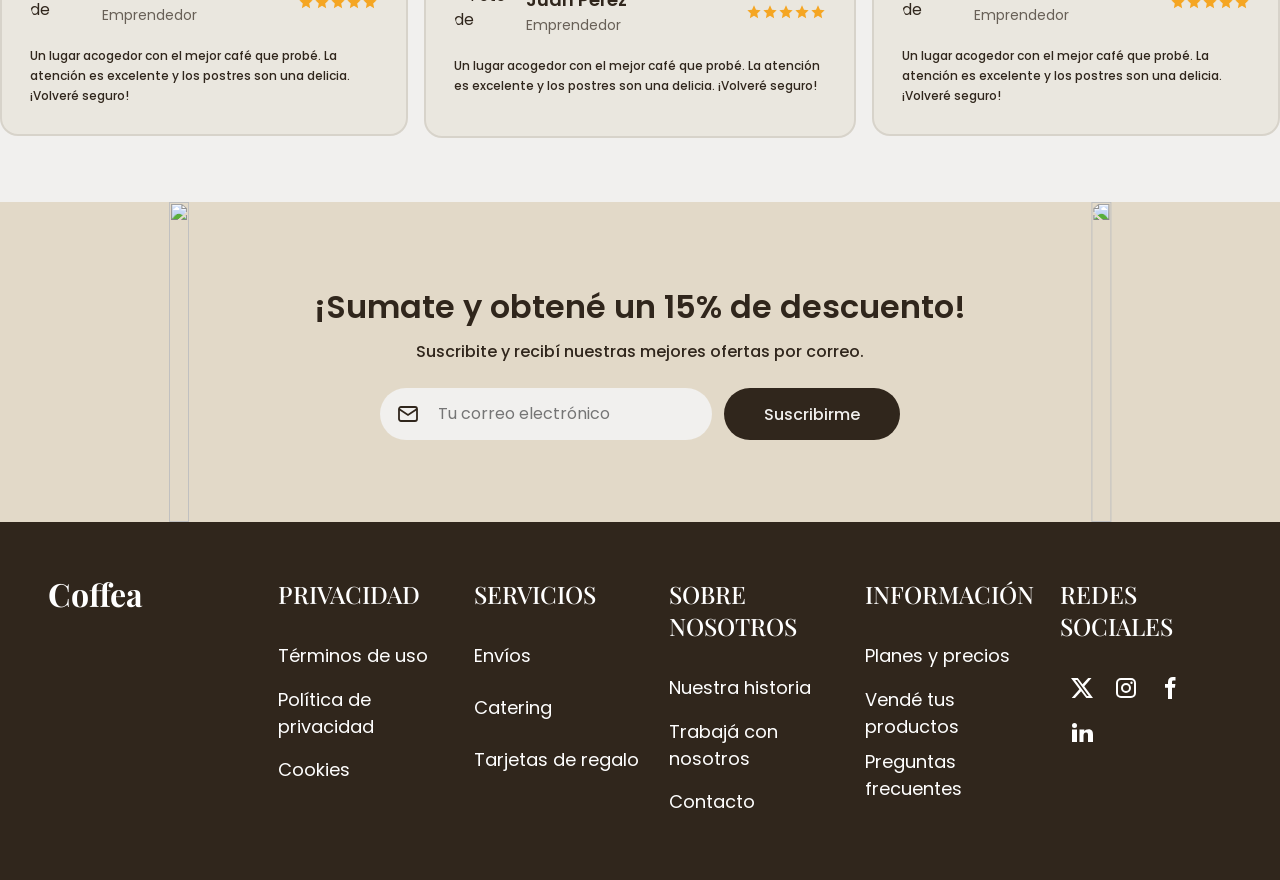
==== commit a67757ad: "Refactor code structure for improved readability and maintainability" ====
--- a/index.html
+++ b/index.html
@@ -22,32 +22,32 @@
 <section class="categories" aria-label="Categorías"><div class="container"><ul class="categories__list"><li><a class="categories__item" href="#"><svg aria-hidden="true"><use href="assets/icons/sprite.svg#cup"/></svg><span>Café caliente</span></a></li><li><a class="categories__item" href="#"><svg aria-hidden="true"><use href="assets/icons/sprite.svg#cold"/></svg><span>Café frío</span></a></li><li><a class="categories__item" href="#"><svg aria-hidden="true"><use href="assets/icons/sprite.svg#mug"/></svg><span>Café en taza</span></a></li><li><a class="categories__item" href="#"><svg aria-hidden="true"><use href="assets/icons/sprite.svg#cake"/></svg><span>Postres</span></a></li></ul></div></section>
 <section class="products section" aria-labelledby="coffee-title"><div class="container"><h2 class="section__title" id="coffee-title">Nuestro café especial</h2></div>
 <div class="carousel"><a class="carousel__arrow carousel__arrow--prev" href="#coffee-1" aria-label="Ir al primer producto"><svg aria-hidden="true"><use href="assets/icons/sprite.svg#arrow"/></svg></a>
-<ul class="carousel__track"><li class="carousel__slide" id="coffee-1"><article class="product-card"><div class="product-card__media"><img class="product-card__img" src="assets/img/coffee-1.png" alt="Lungo servido en taza celeste con platito" width="334" height="364" loading="lazy" decoding="async">
+<ul class="carousel__track"><li class="carousel__slide" id="coffee-1"><article class="product-card"><div class="product-card__media"><img class="product-card__img" src="assets/img/lungo.png" alt="Lungo en vaso de vidrio con capas de café y leche sobre una mesa de mármol" width="334" height="364" loading="lazy" decoding="async">
 <div class="product-card__fav"><input class="product-card__fav-input visually-hidden" type="checkbox" id="fav-coffee-1"><label class="product-card__fav-label" for="fav-coffee-1"><span class="visually-hidden">Agregar Lungo a favoritos</span><svg aria-hidden="true"><use href="assets/icons/sprite.svg#heart"/></svg></label></div></div>
 <h3 class="product-card__title">Lungo</h3><p class="product-card__desc">Espresso intenso de extracción larga.</p>
-<div class="product-card__row"><p class="product-card__price"><data value="2000">$ 2.000</data></p><a class="product-card__btn" href="#">Pedir ahora<span class="visually-hidden">: Lungo</span></a></div></article></li><li class="carousel__slide" id="coffee-2"><article class="product-card"><div class="product-card__media"><img class="product-card__img" src="assets/img/coffee-2.png" alt="Café negro en taza beige sobre una bandeja con hojas verdes" width="334" height="364" loading="lazy" decoding="async">
+<div class="product-card__row"><p class="product-card__price"><data value="2000">$ 2.000</data></p><a class="product-card__btn" href="#">Pedir ahora<span class="visually-hidden">: Lungo</span></a></div></article></li><li class="carousel__slide" id="coffee-2"><article class="product-card"><div class="product-card__media"><img class="product-card__img" src="assets/img/ristretto.png" alt="Café negro en taza beige sobre una bandeja con hojas verdes" width="334" height="364" loading="lazy" decoding="async">
 <div class="product-card__fav"><input class="product-card__fav-input visually-hidden" type="checkbox" id="fav-coffee-2"><label class="product-card__fav-label" for="fav-coffee-2"><span class="visually-hidden">Agregar Ristretto a favoritos</span><svg aria-hidden="true"><use href="assets/icons/sprite.svg#heart"/></svg></label></div></div>
 <h3 class="product-card__title">Ristretto</h3><p class="product-card__desc">Corto, concentrado y dulce.</p>
-<div class="product-card__row"><p class="product-card__price"><data value="2000">$ 2.000</data></p><a class="product-card__btn" href="#">Pedir ahora<span class="visually-hidden">: Ristretto</span></a></div></article></li><li class="carousel__slide" id="coffee-3"><article class="product-card"><div class="product-card__media"><img class="product-card__img" src="assets/img/coffee-3.png" alt="Cappuccino con arte latte en taza marrón" width="334" height="364" loading="lazy" decoding="async">
+<div class="product-card__row"><p class="product-card__price"><data value="2000">$ 2.000</data></p><a class="product-card__btn" href="#">Pedir ahora<span class="visually-hidden">: Ristretto</span></a></div></article></li><li class="carousel__slide" id="coffee-3"><article class="product-card"><div class="product-card__media"><img class="product-card__img" src="assets/img/cappuccino.png" alt="Cappuccino con arte latte en taza marrón" width="334" height="364" loading="lazy" decoding="async">
 <div class="product-card__fav"><input class="product-card__fav-input visually-hidden" type="checkbox" id="fav-coffee-3"><label class="product-card__fav-label" for="fav-coffee-3"><span class="visually-hidden">Agregar Cappuccino a favoritos</span><svg aria-hidden="true"><use href="assets/icons/sprite.svg#heart"/></svg></label></div></div>
 <h3 class="product-card__title">Cappuccino</h3><p class="product-card__desc">Espresso con espuma de leche cremosa.</p>
-<div class="product-card__row"><p class="product-card__price"><data value="2000">$ 2.000</data></p><a class="product-card__btn" href="#">Pedir ahora<span class="visually-hidden">: Cappuccino</span></a></div></article></li><li class="carousel__slide" id="coffee-4"><article class="product-card"><div class="product-card__media"><img class="product-card__img" src="assets/img/coffee-4.png" alt="Café helado con espuma en un vaso con sorbete" width="334" height="364" loading="lazy" decoding="async">
+<div class="product-card__row"><p class="product-card__price"><data value="2000">$ 2.000</data></p><a class="product-card__btn" href="#">Pedir ahora<span class="visually-hidden">: Cappuccino</span></a></div></article></li><li class="carousel__slide" id="coffee-4"><article class="product-card"><div class="product-card__media"><img class="product-card__img" src="assets/img/coldbrew.png" alt="Café helado con espuma en un vaso con sorbete" width="334" height="364" loading="lazy" decoding="async">
 <div class="product-card__fav"><input class="product-card__fav-input visually-hidden" type="checkbox" id="fav-coffee-4"><label class="product-card__fav-label" for="fav-coffee-4"><span class="visually-hidden">Agregar Cold brew a favoritos</span><svg aria-hidden="true"><use href="assets/icons/sprite.svg#heart"/></svg></label></div></div>
 <h3 class="product-card__title">Cold brew</h3><p class="product-card__desc">Infusión lenta servida con hielo.</p>
 <div class="product-card__row"><p class="product-card__price"><data value="2000">$ 2.000</data></p><a class="product-card__btn" href="#">Pedir ahora<span class="visually-hidden">: Cold brew</span></a></div></article></li></ul>
 <a class="carousel__arrow carousel__arrow--next" href="#coffee-4" aria-label="Ir al último producto"><svg aria-hidden="true"><use href="assets/icons/sprite.svg#arrow"/></svg></a></div></section>
 <section class="products section" aria-labelledby="dessert-title"><div class="container"><h2 class="section__title" id="dessert-title">Nuestros postres especiales</h2></div>
 <div class="carousel"><a class="carousel__arrow carousel__arrow--prev" href="#dessert-1" aria-label="Ir al primer producto"><svg aria-hidden="true"><use href="assets/icons/sprite.svg#arrow"/></svg></a>
-<ul class="carousel__track"><li class="carousel__slide" id="dessert-1"><article class="product-card"><div class="product-card__media"><img class="product-card__img" src="assets/img/dessert-1.png" alt="Porción de torta de chocolate con frutos rojos" width="334" height="364" loading="lazy" decoding="async">
+<ul class="carousel__track"><li class="carousel__slide" id="dessert-1"><article class="product-card"><div class="product-card__media"><img class="product-card__img" src="assets/img/torta-chocolate.png" alt="Porción de torta de chocolate con frutos rojos" width="334" height="364" loading="lazy" decoding="async">
 <div class="product-card__fav"><input class="product-card__fav-input visually-hidden" type="checkbox" id="fav-dessert-1"><label class="product-card__fav-label" for="fav-dessert-1"><span class="visually-hidden">Agregar Torta de chocolate a favoritos</span><svg aria-hidden="true"><use href="assets/icons/sprite.svg#heart"/></svg></label></div></div>
 <h3 class="product-card__title">Torta de chocolate</h3><p class="product-card__desc">Capas de cacao intensas con cobertura de chocolate.</p>
-<div class="product-card__row"><p class="product-card__price"><data value="2000">$ 2.000</data></p><a class="product-card__btn" href="#">Pedir ahora<span class="visually-hidden">: Torta de chocolate</span></a></div></article></li><li class="carousel__slide" id="dessert-2"><article class="product-card"><div class="product-card__media"><img class="product-card__img" src="assets/img/dessert-2.png" alt="Medialuna con crema y frutos rojos" width="334" height="364" loading="lazy" decoding="async">
+<div class="product-card__row"><p class="product-card__price"><data value="2000">$ 2.000</data></p><a class="product-card__btn" href="#">Pedir ahora<span class="visually-hidden">: Torta de chocolate</span></a></div></article></li><li class="carousel__slide" id="dessert-2"><article class="product-card"><div class="product-card__media"><img class="product-card__img" src="assets/img/medialuna.png" alt="Medialuna con crema y frutos rojos" width="334" height="364" loading="lazy" decoding="async">
 <div class="product-card__fav"><input class="product-card__fav-input visually-hidden" type="checkbox" id="fav-dessert-2"><label class="product-card__fav-label" for="fav-dessert-2"><span class="visually-hidden">Agregar Medialuna con frutos rojos a favoritos</span><svg aria-hidden="true"><use href="assets/icons/sprite.svg#heart"/></svg></label></div></div>
 <h3 class="product-card__title">Medialuna con frutos rojos</h3><p class="product-card__desc">Mantecosa y recién horneada.</p>
-<div class="product-card__row"><p class="product-card__price"><data value="2000">$ 2.000</data></p><a class="product-card__btn" href="#">Pedir ahora<span class="visually-hidden">: Medialuna con frutos rojos</span></a></div></article></li><li class="carousel__slide" id="dessert-3"><article class="product-card"><div class="product-card__media"><img class="product-card__img" src="assets/img/dessert-3.png" alt="Porción de cheesecake con frutillas" width="334" height="364" loading="lazy" decoding="async">
+<div class="product-card__row"><p class="product-card__price"><data value="2000">$ 2.000</data></p><a class="product-card__btn" href="#">Pedir ahora<span class="visually-hidden">: Medialuna con frutos rojos</span></a></div></article></li><li class="carousel__slide" id="dessert-3"><article class="product-card"><div class="product-card__media"><img class="product-card__img" src="assets/img/cheesecake.png" alt="Porción de cheesecake con frutillas" width="334" height="364" loading="lazy" decoding="async">
 <div class="product-card__fav"><input class="product-card__fav-input visually-hidden" type="checkbox" id="fav-dessert-3"><label class="product-card__fav-label" for="fav-dessert-3"><span class="visually-hidden">Agregar Cheesecake de frutilla a favoritos</span><svg aria-hidden="true"><use href="assets/icons/sprite.svg#heart"/></svg></label></div></div>
 <h3 class="product-card__title">Cheesecake de frutilla</h3><p class="product-card__desc">Cremoso, con cobertura de frutilla.</p>
-<div class="product-card__row"><p class="product-card__price"><data value="2000">$ 2.000</data></p><a class="product-card__btn" href="#">Pedir ahora<span class="visually-hidden">: Cheesecake de frutilla</span></a></div></article></li><li class="carousel__slide" id="dessert-4"><article class="product-card"><div class="product-card__media"><img class="product-card__img" src="assets/img/dessert-4.png" alt="Brownie de chocolate sobre un plato blanco" width="334" height="364" loading="lazy" decoding="async">
+<div class="product-card__row"><p class="product-card__price"><data value="2000">$ 2.000</data></p><a class="product-card__btn" href="#">Pedir ahora<span class="visually-hidden">: Cheesecake de frutilla</span></a></div></article></li><li class="carousel__slide" id="dessert-4"><article class="product-card"><div class="product-card__media"><img class="product-card__img" src="assets/img/brownie.png" alt="Brownie de chocolate sobre un plato blanco" width="334" height="364" loading="lazy" decoding="async">
 <div class="product-card__fav"><input class="product-card__fav-input visually-hidden" type="checkbox" id="fav-dessert-4"><label class="product-card__fav-label" for="fav-dessert-4"><span class="visually-hidden">Agregar Brownie a favoritos</span><svg aria-hidden="true"><use href="assets/icons/sprite.svg#heart"/></svg></label></div></div>
 <h3 class="product-card__title">Brownie</h3><p class="product-card__desc">Húmedo, tibio e intenso.</p>
 <div class="product-card__row"><p class="product-card__price"><data value="2000">$ 2.000</data></p><a class="product-card__btn" href="#">Pedir ahora<span class="visually-hidden">: Brownie</span></a></div></article></li></ul>
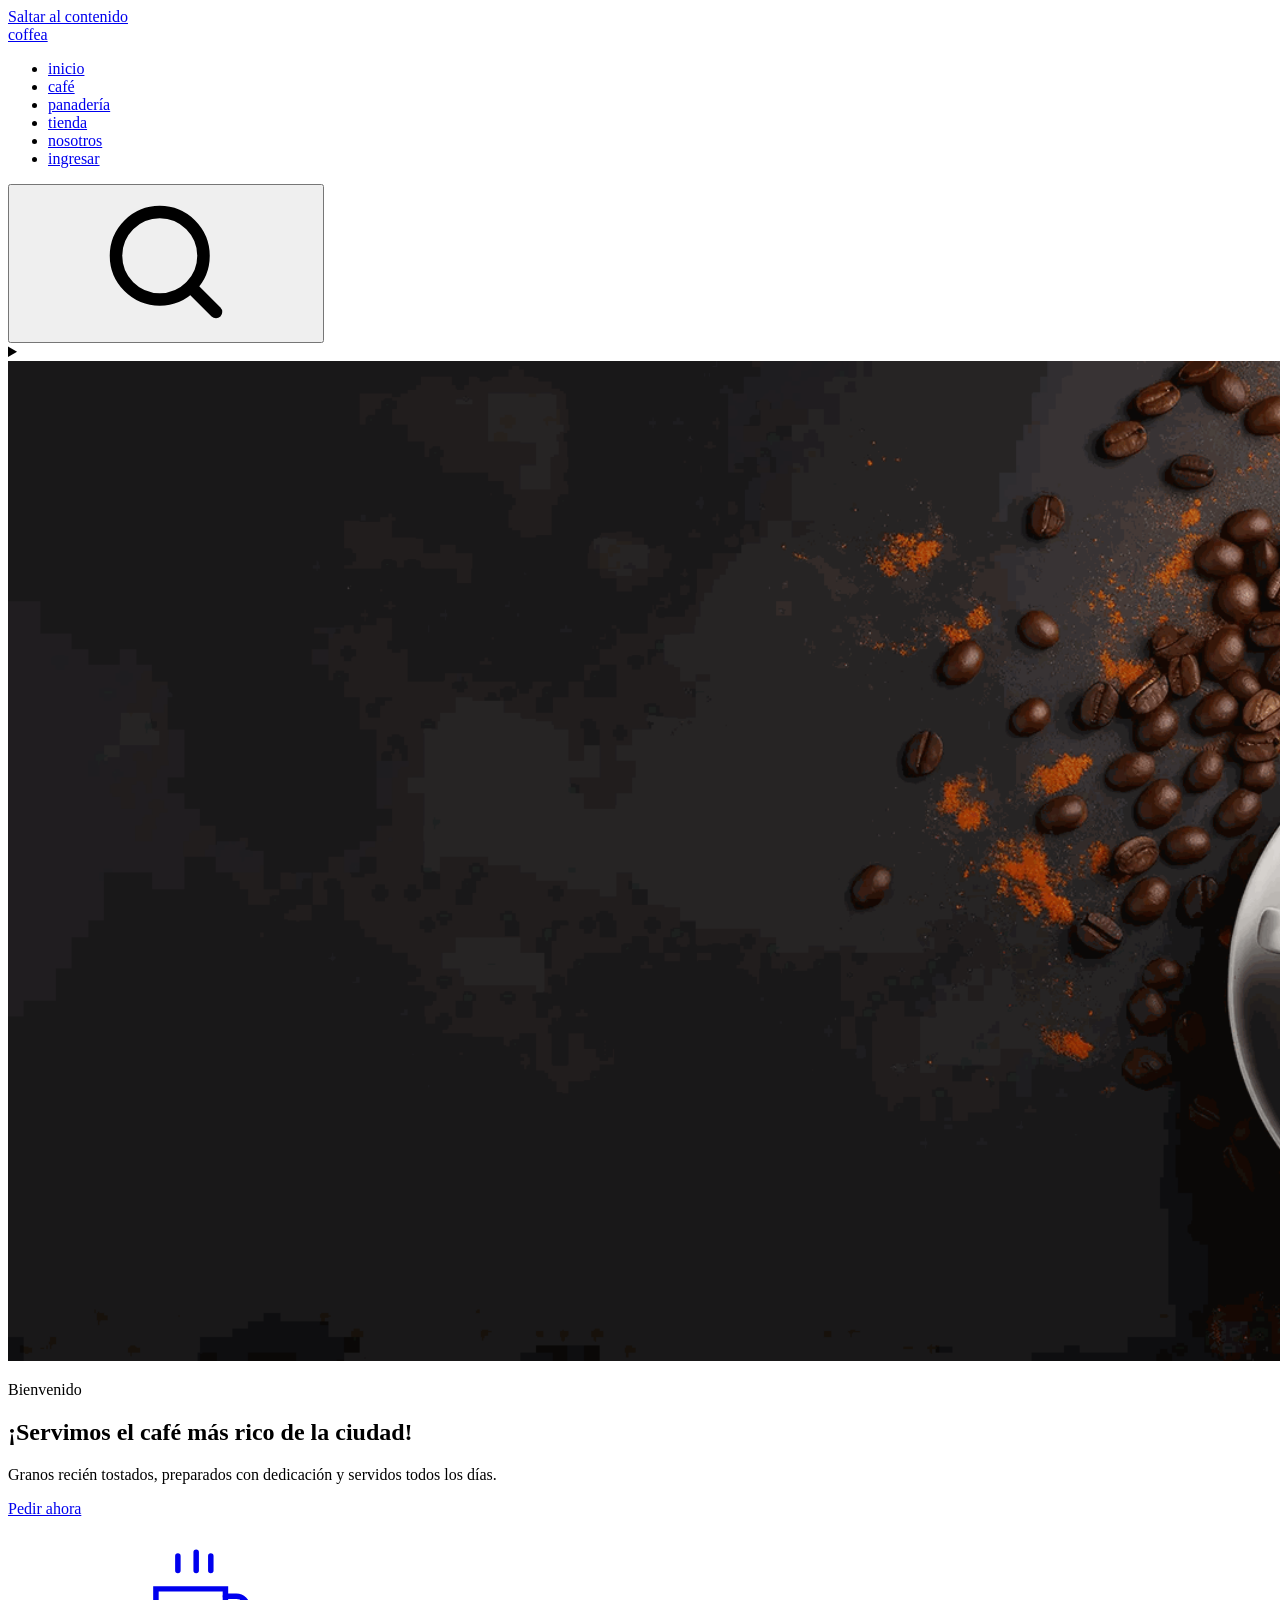
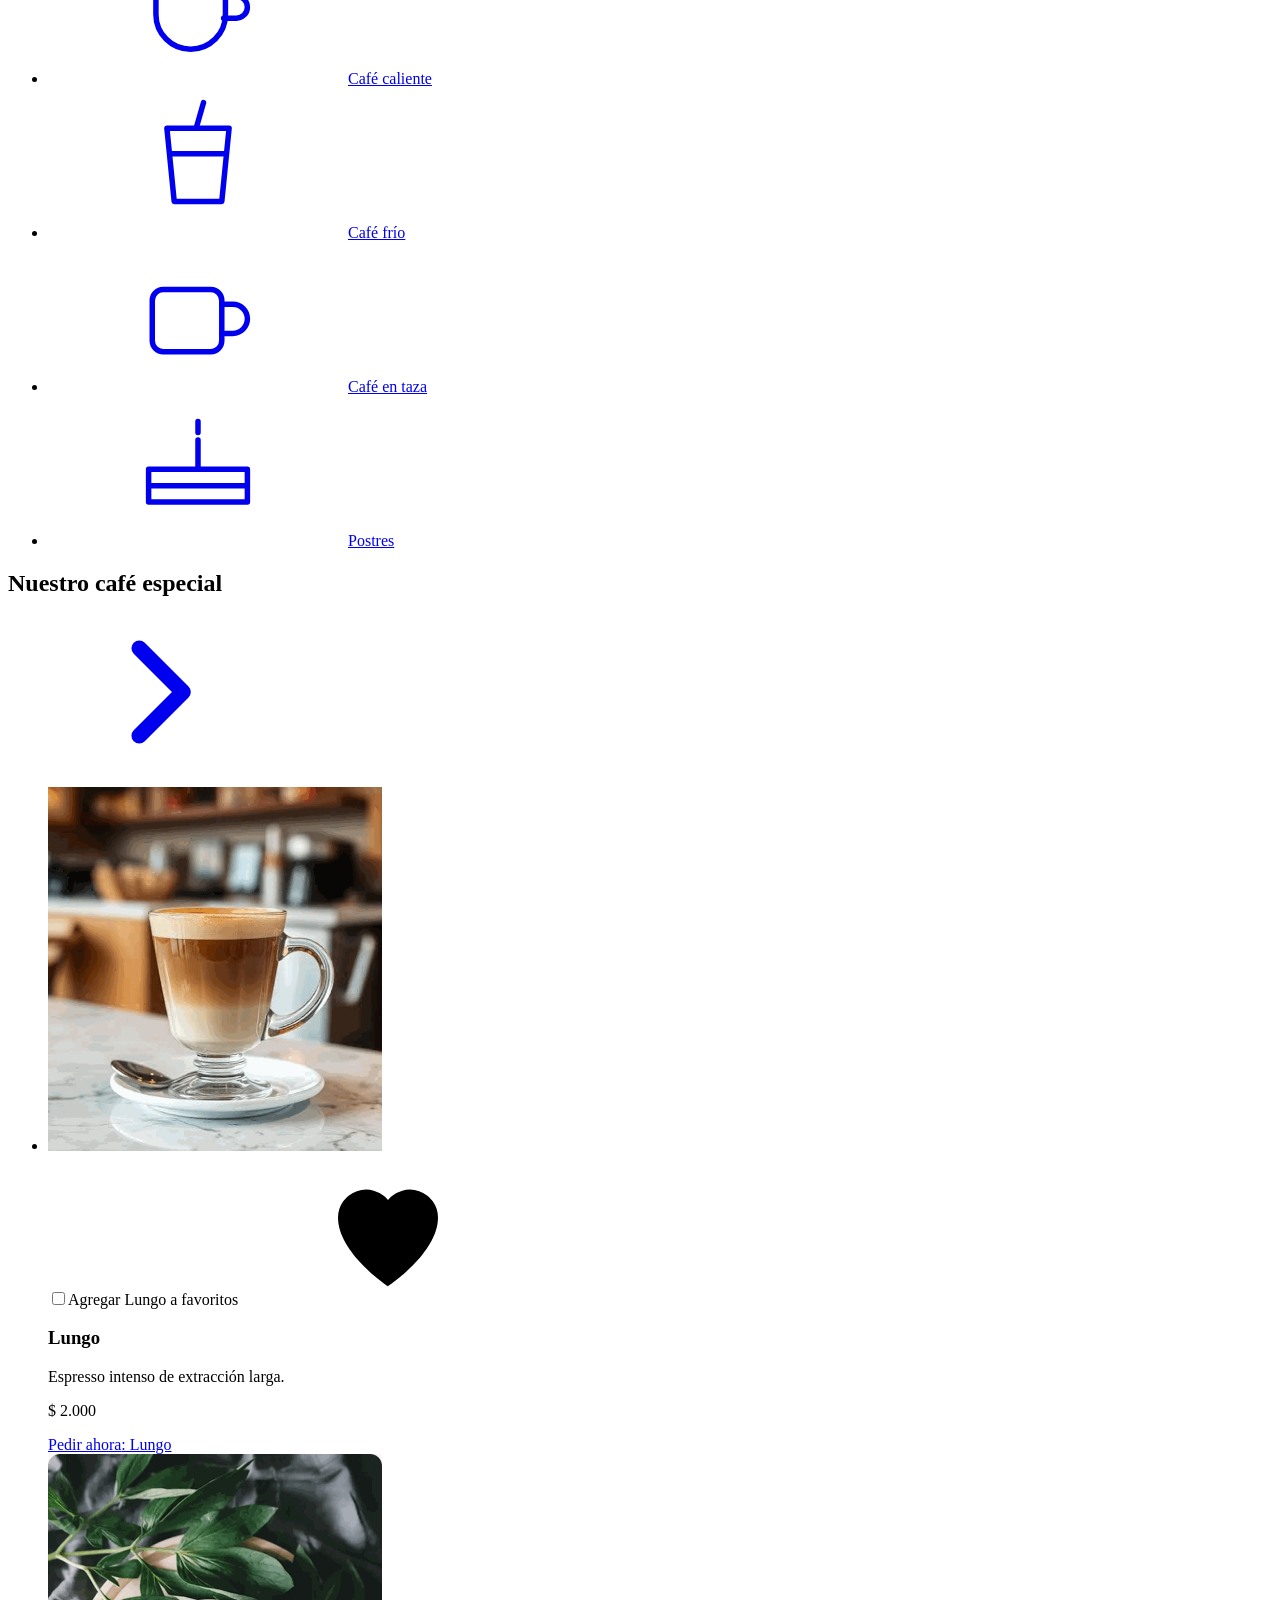
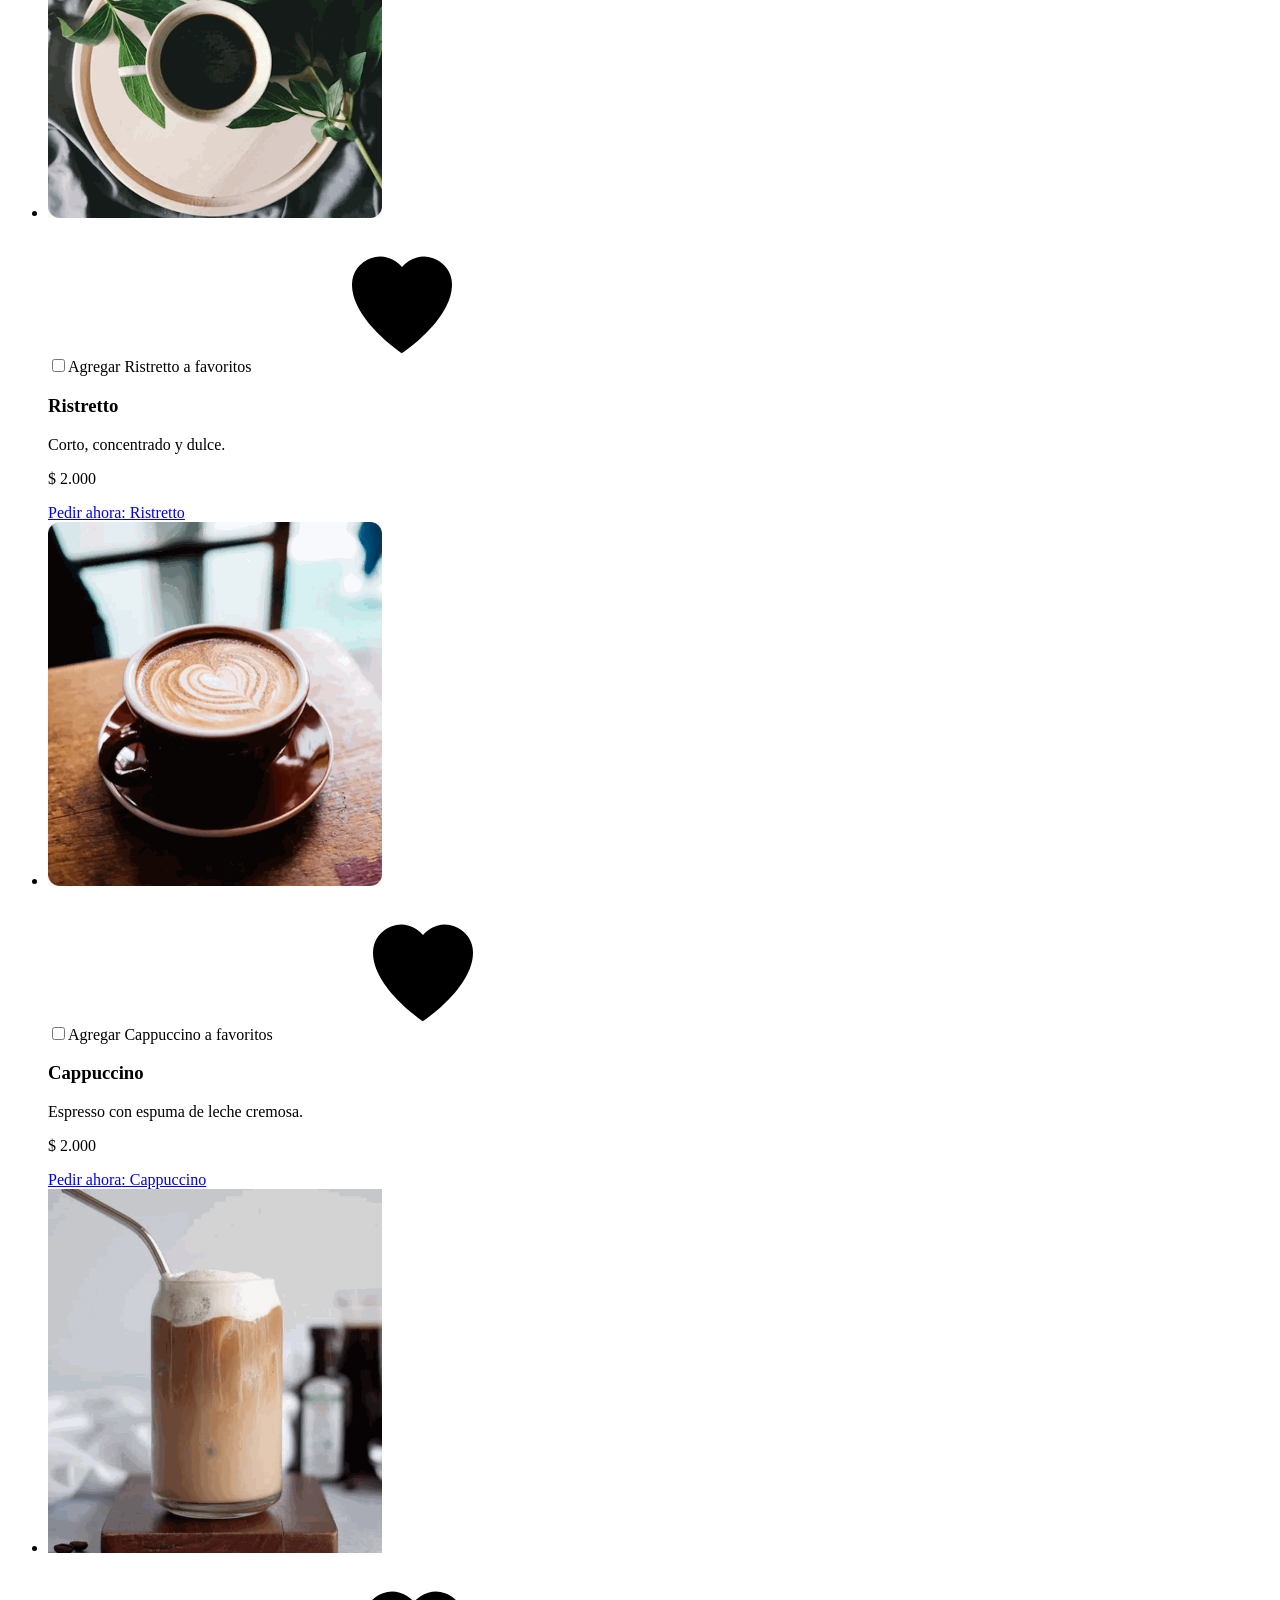
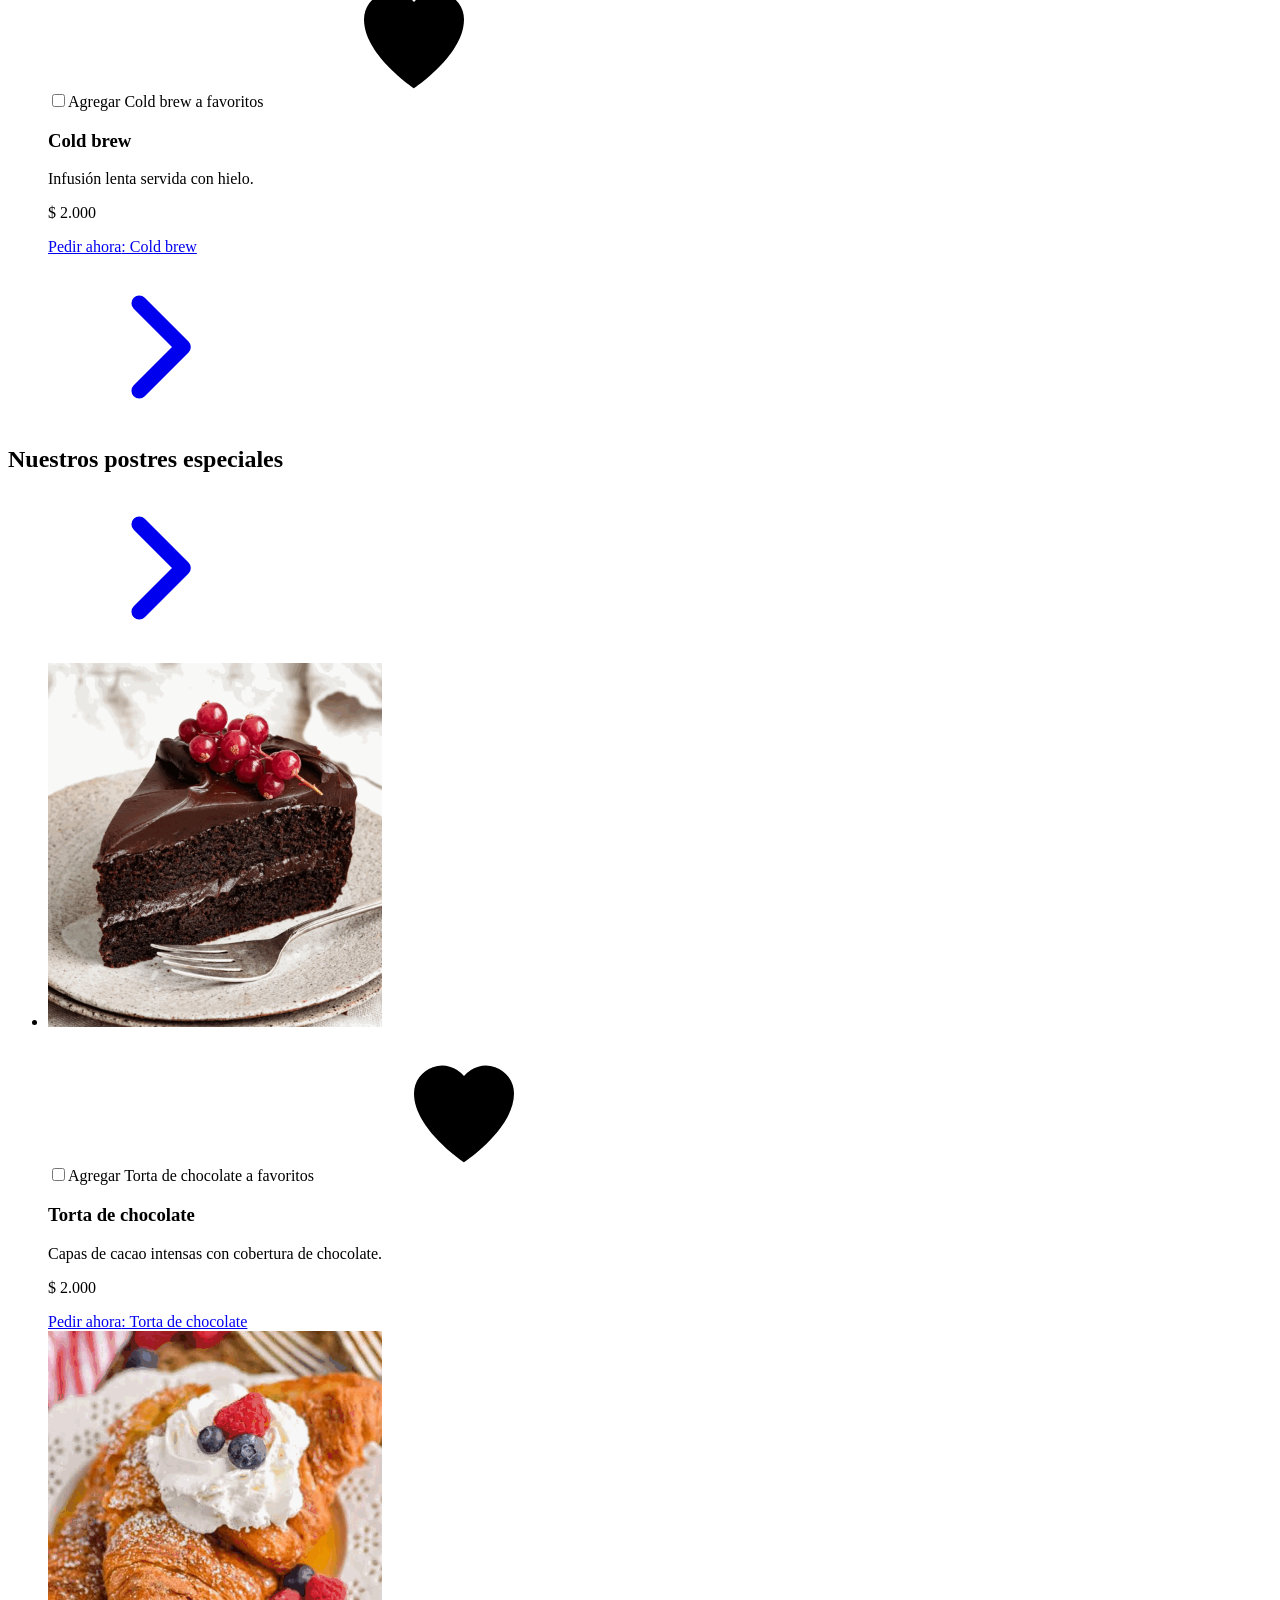
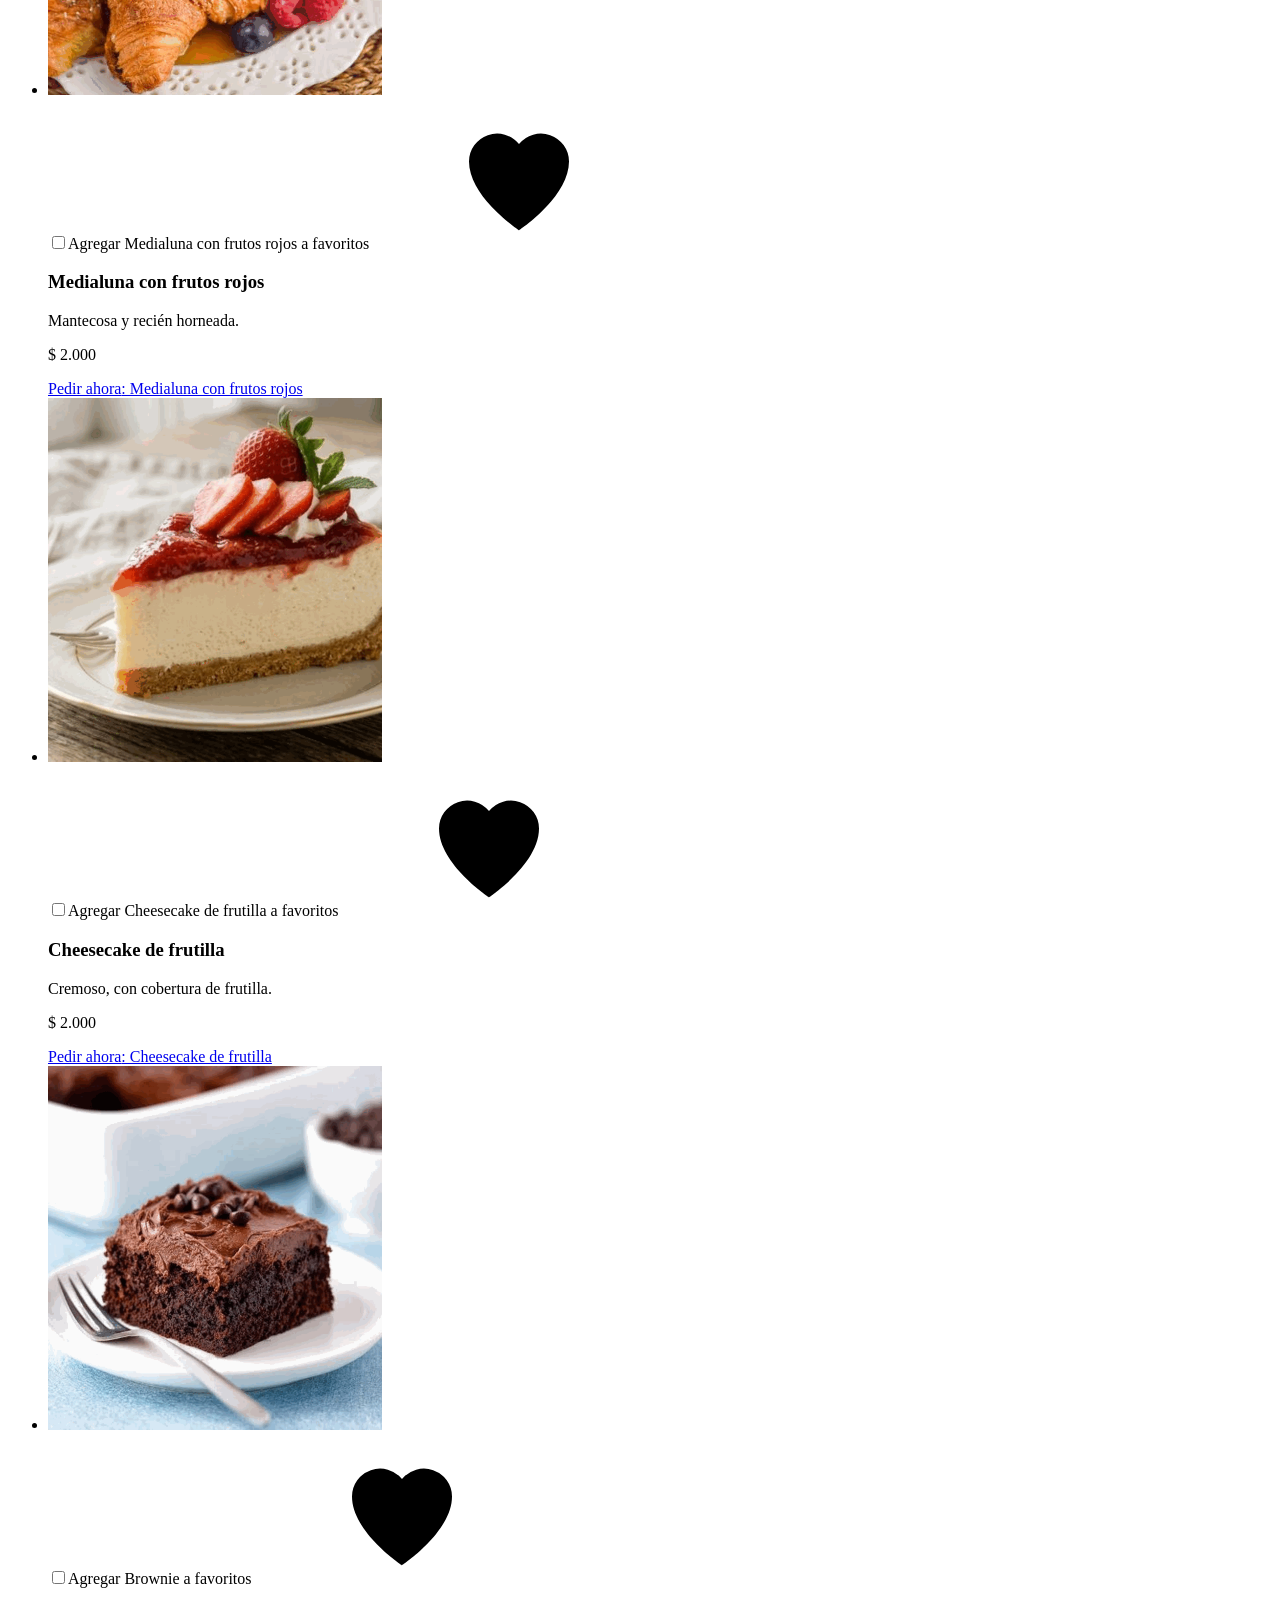
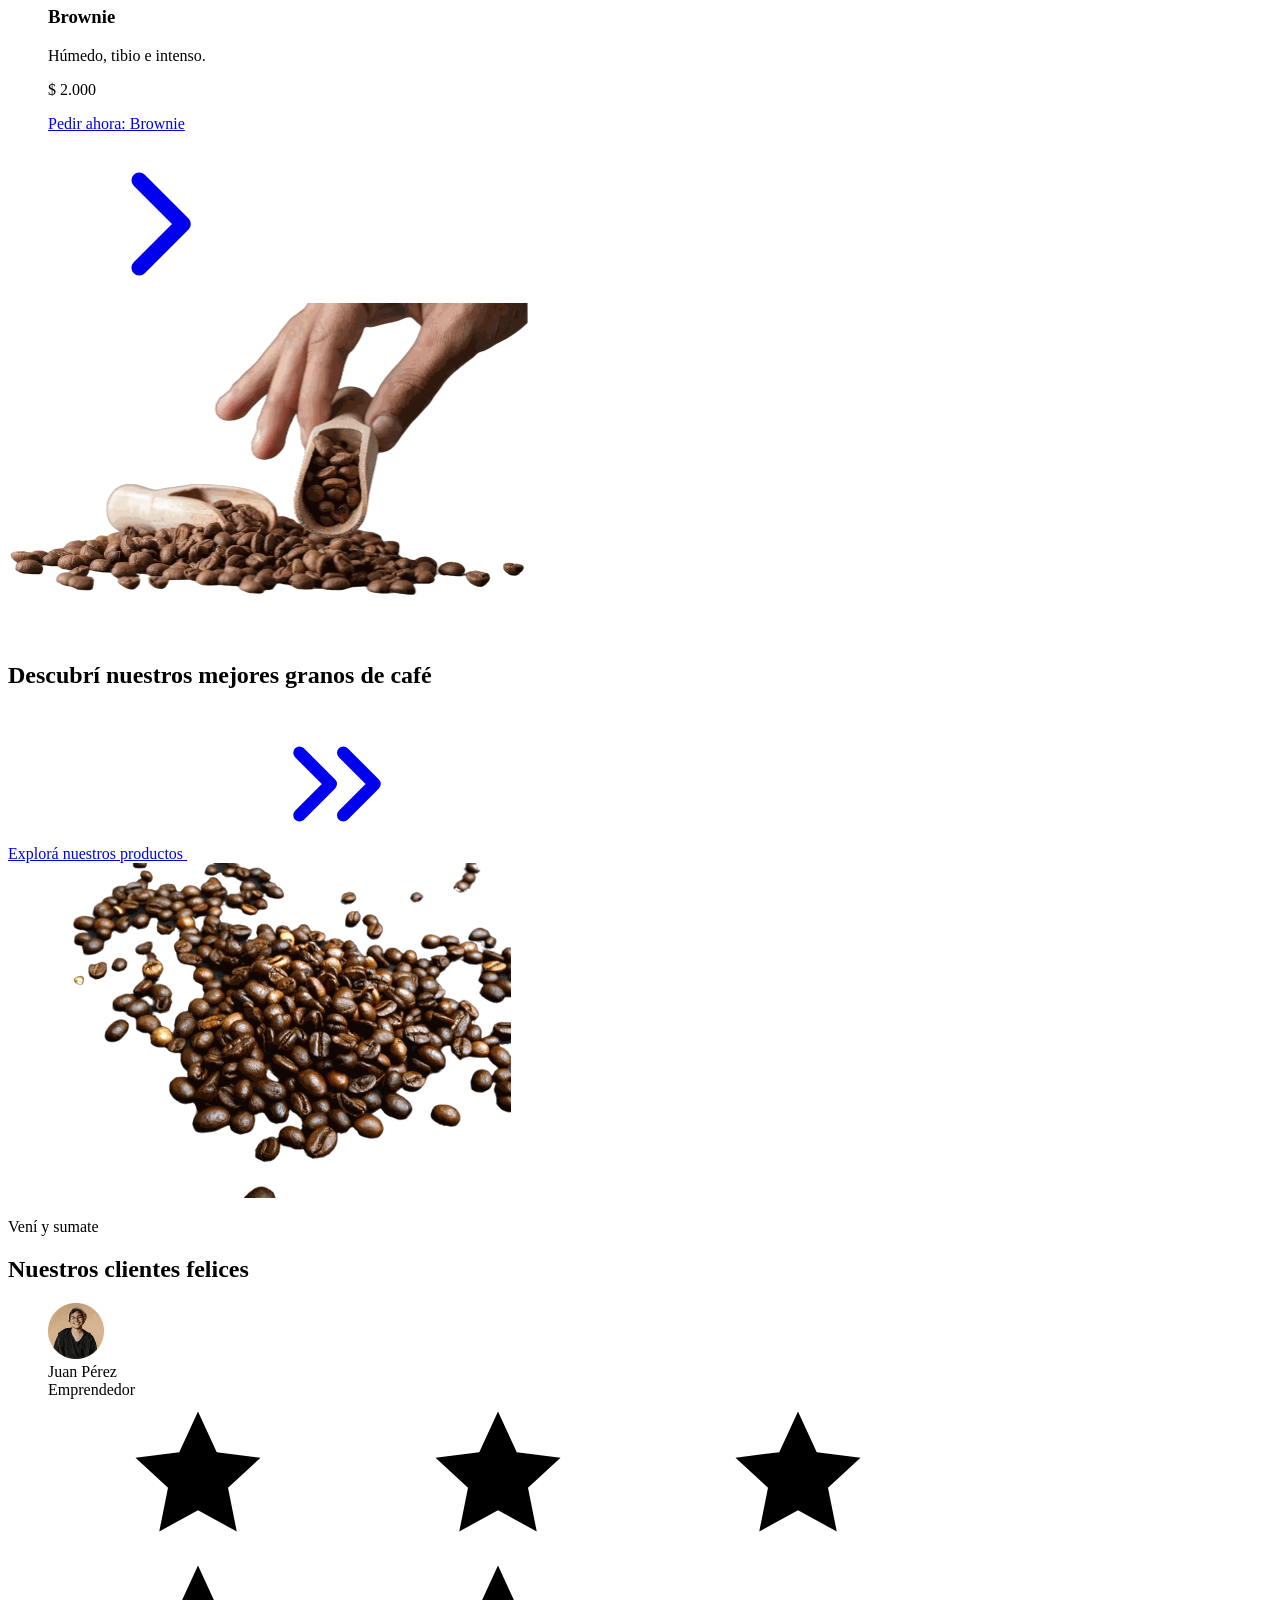
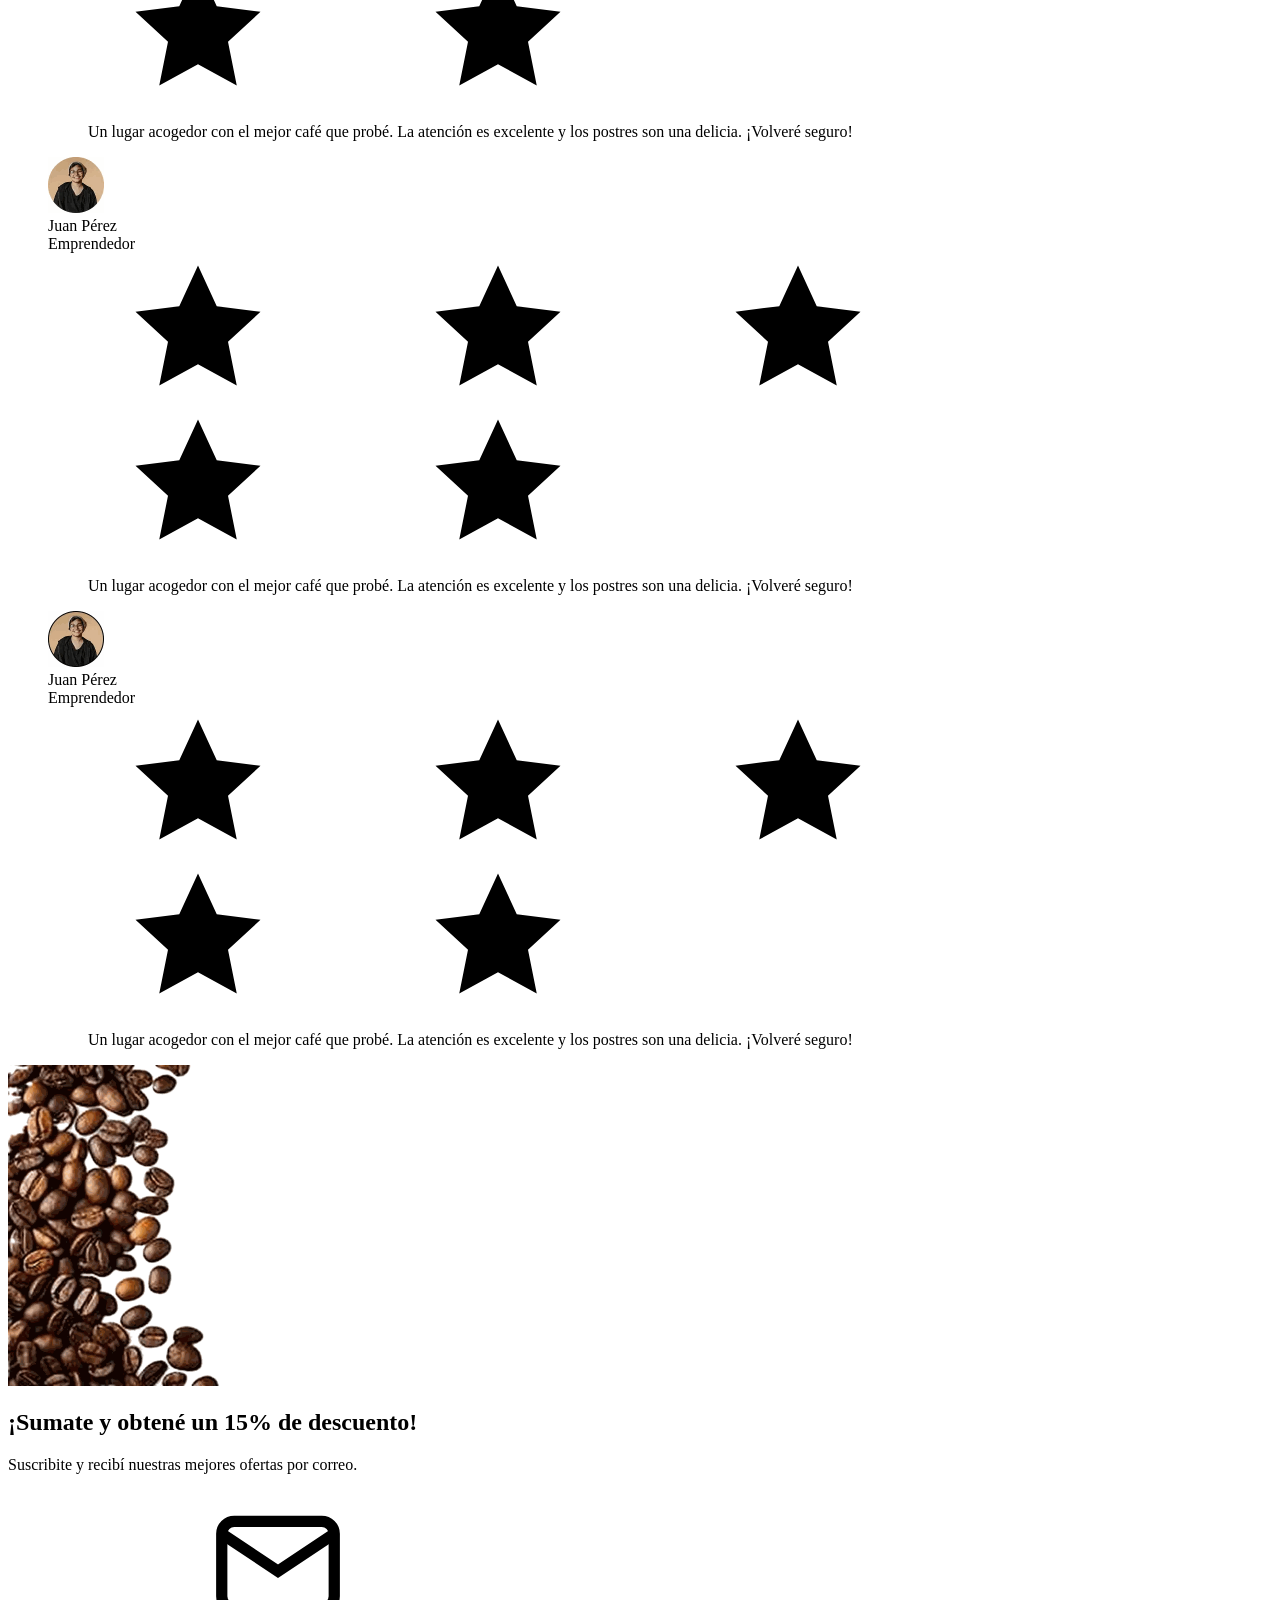
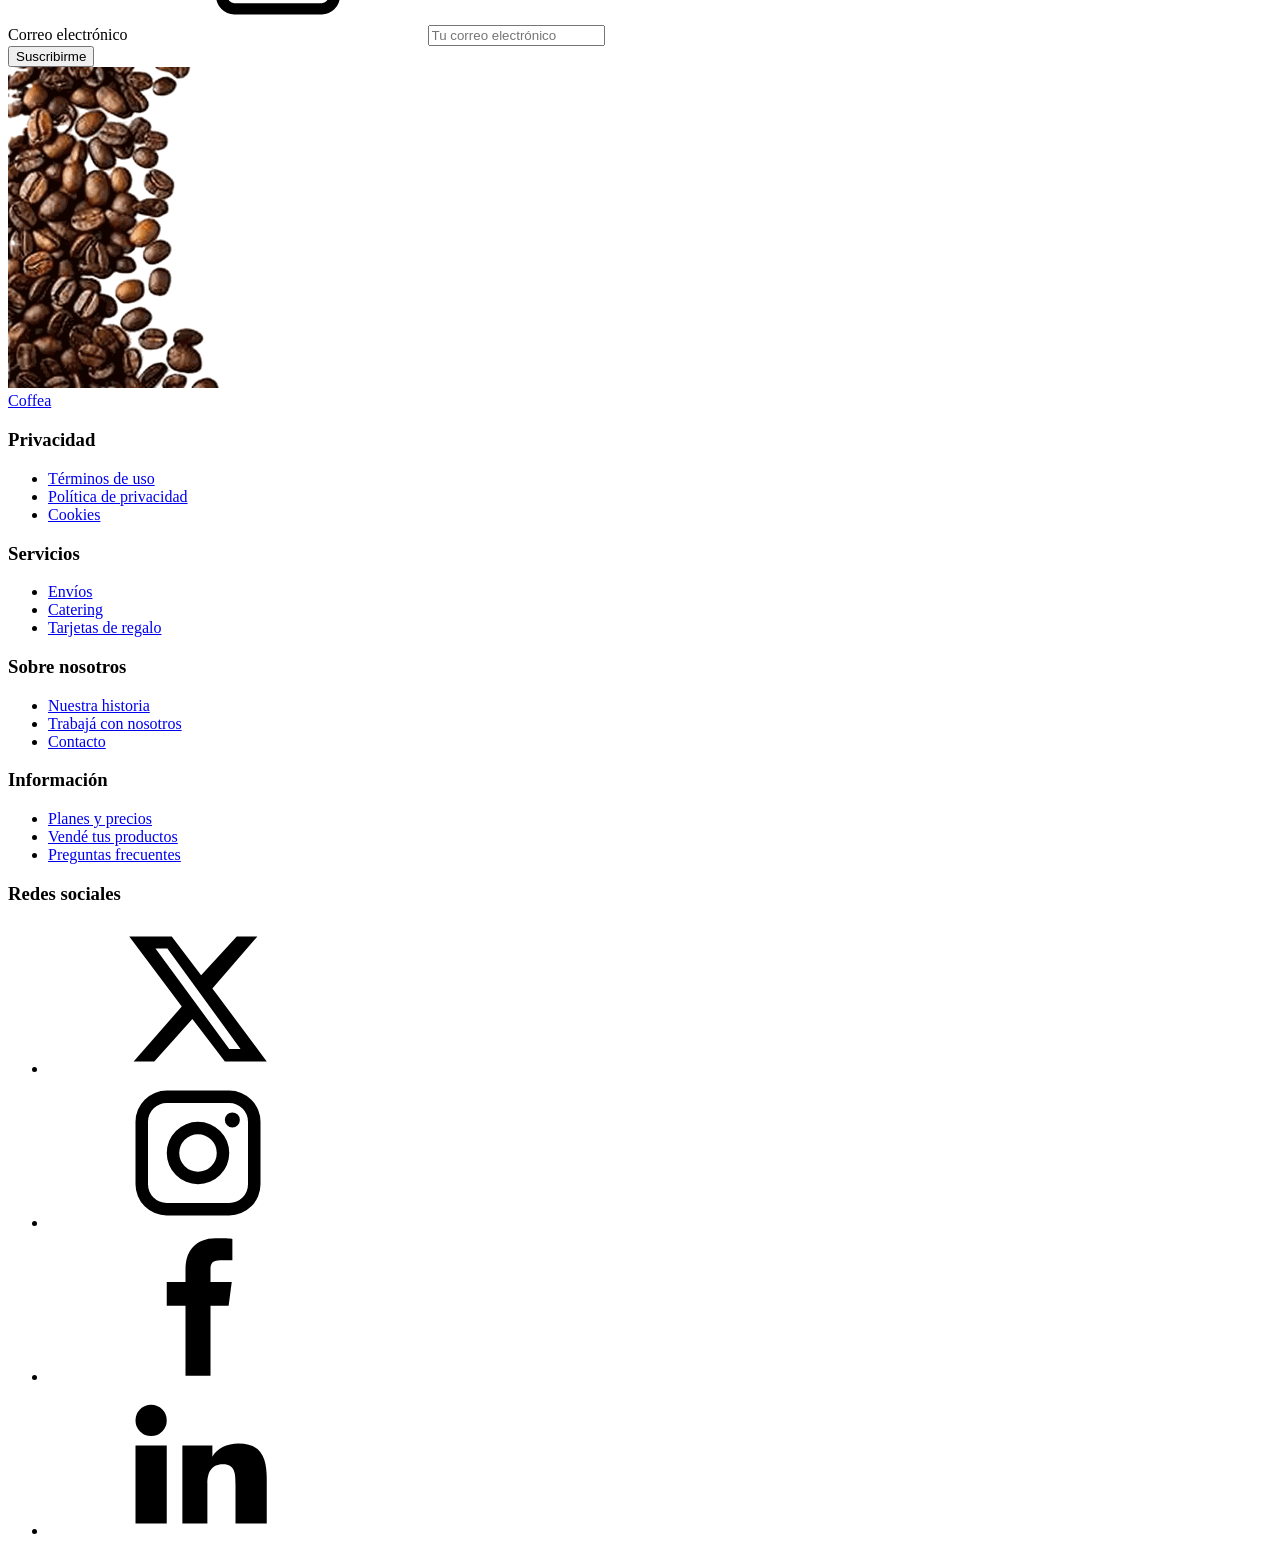
==== commit 659960d6: "Remove unused CSS files and clean up stylesheets" ====
--- a/index.html
+++ b/index.html
@@ -53,7 +53,7 @@
 <div class="product-card__row"><p class="product-card__price"><data value="2000">$ 2.000</data></p><a class="product-card__btn" href="#">Pedir ahora<span class="visually-hidden">: Brownie</span></a></div></article></li></ul>
 <a class="carousel__arrow carousel__arrow--next" href="#dessert-4" aria-label="Ir al último producto"><svg aria-hidden="true"><use href="assets/icons/sprite.svg#arrow"/></svg></a></div></section>
 <section class="promo"><img class="promo__img promo__img--left" src="assets/img/promo-hand.png" alt="" width="520" height="335" loading="lazy" decoding="async">
-<div class="container"><h2 class="promo__title">Descubrí nuestros mejores granos de café</h2><a class="promo__btn" href="#">Explorá nuestros productos <svg aria-hidden="true"><use href="assets/icons/sprite.svg#chevron"/></svg></a></div>
+<div class="container promo__inner"><h2 class="promo__title">Descubrí nuestros mejores granos de café</h2><a class="promo__btn" href="#">Explorá nuestros productos <svg aria-hidden="true"><use href="assets/icons/sprite.svg#chevron"/></svg></a></div>
 <img class="promo__img promo__img--right" src="assets/img/promo-beans.png" alt="" width="503" height="335" loading="lazy" decoding="async"></section>
 <section class="testimonials section" aria-labelledby="testimonials-title"><div class="container testimonials__head"><p class="testimonials__accent">Vení y sumate</p><h2 class="section__title" id="testimonials-title">Nuestros clientes felices</h2></div>
 <div class="testimonials__track"><figure class="testimonial-card" id="t-1"><div class="testimonial-card__head"><img class="testimonial-card__avatar" src="assets/img/avatar-1.png" alt="Foto de Juan Pérez, cliente de Coffea" width="56" height="56" loading="lazy" decoding="async"><figcaption class="testimonial-card__who"><span class="testimonial-card__name">Juan Pérez</span><br><span class="testimonial-card__role">Emprendedor</span></figcaption><span class="testimonial-card__rating" role="img" aria-label="5 de 5 estrellas"><svg aria-hidden="true"><use href="assets/icons/sprite.svg#star"/></svg><svg aria-hidden="true"><use href="assets/icons/sprite.svg#star"/></svg><svg aria-hidden="true"><use href="assets/icons/sprite.svg#star"/></svg><svg aria-hidden="true"><use href="assets/icons/sprite.svg#star"/></svg><svg aria-hidden="true"><use href="assets/icons/sprite.svg#star"/></svg></span></div><blockquote class="testimonial-card__text"><p>Un lugar acogedor con el mejor café que probé. La atención es excelente y los postres son una delicia. ¡Volveré seguro!</p></blockquote></figure><figure class="testimonial-card testimonial-card--featured" id="t-2"><div class="testimonial-card__head"><img class="testimonial-card__avatar" src="assets/img/avatar-2.png" alt="Foto de Juan Pérez, cliente de Coffea" width="56" height="56" loading="lazy" decoding="async"><figcaption class="testimonial-card__who"><span class="testimonial-card__name">Juan Pérez</span><br><span class="testimonial-card__role">Emprendedor</span></figcaption><span class="testimonial-card__rating" role="img" aria-label="5 de 5 estrellas"><svg aria-hidden="true"><use href="assets/icons/sprite.svg#star"/></svg><svg aria-hidden="true"><use href="assets/icons/sprite.svg#star"/></svg><svg aria-hidden="true"><use href="assets/icons/sprite.svg#star"/></svg><svg aria-hidden="true"><use href="assets/icons/sprite.svg#star"/></svg><svg aria-hidden="true"><use href="assets/icons/sprite.svg#star"/></svg></span></div><blockquote class="testimonial-card__text"><p>Un lugar acogedor con el mejor café que probé. La atención es excelente y los postres son una delicia. ¡Volveré seguro!</p></blockquote></figure><figure class="testimonial-card" id="t-3"><div class="testimonial-card__head"><img class="testimonial-card__avatar" src="assets/img/avatar-3.png" alt="Foto de Juan Pérez, cliente de Coffea" width="56" height="56" loading="lazy" decoding="async"><figcaption class="testimonial-card__who"><span class="testimonial-card__name">Juan Pérez</span><br><span class="testimonial-card__role">Emprendedor</span></figcaption><span class="testimonial-card__rating" role="img" aria-label="5 de 5 estrellas"><svg aria-hidden="true"><use href="assets/icons/sprite.svg#star"/></svg><svg aria-hidden="true"><use href="assets/icons/sprite.svg#star"/></svg><svg aria-hidden="true"><use href="assets/icons/sprite.svg#star"/></svg><svg aria-hidden="true"><use href="assets/icons/sprite.svg#star"/></svg><svg aria-hidden="true"><use href="assets/icons/sprite.svg#star"/></svg></span></div><blockquote class="testimonial-card__text"><p>Un lugar acogedor con el mejor café que probé. La atención es excelente y los postres son una delicia. ¡Volveré seguro!</p></blockquote></figure></div>
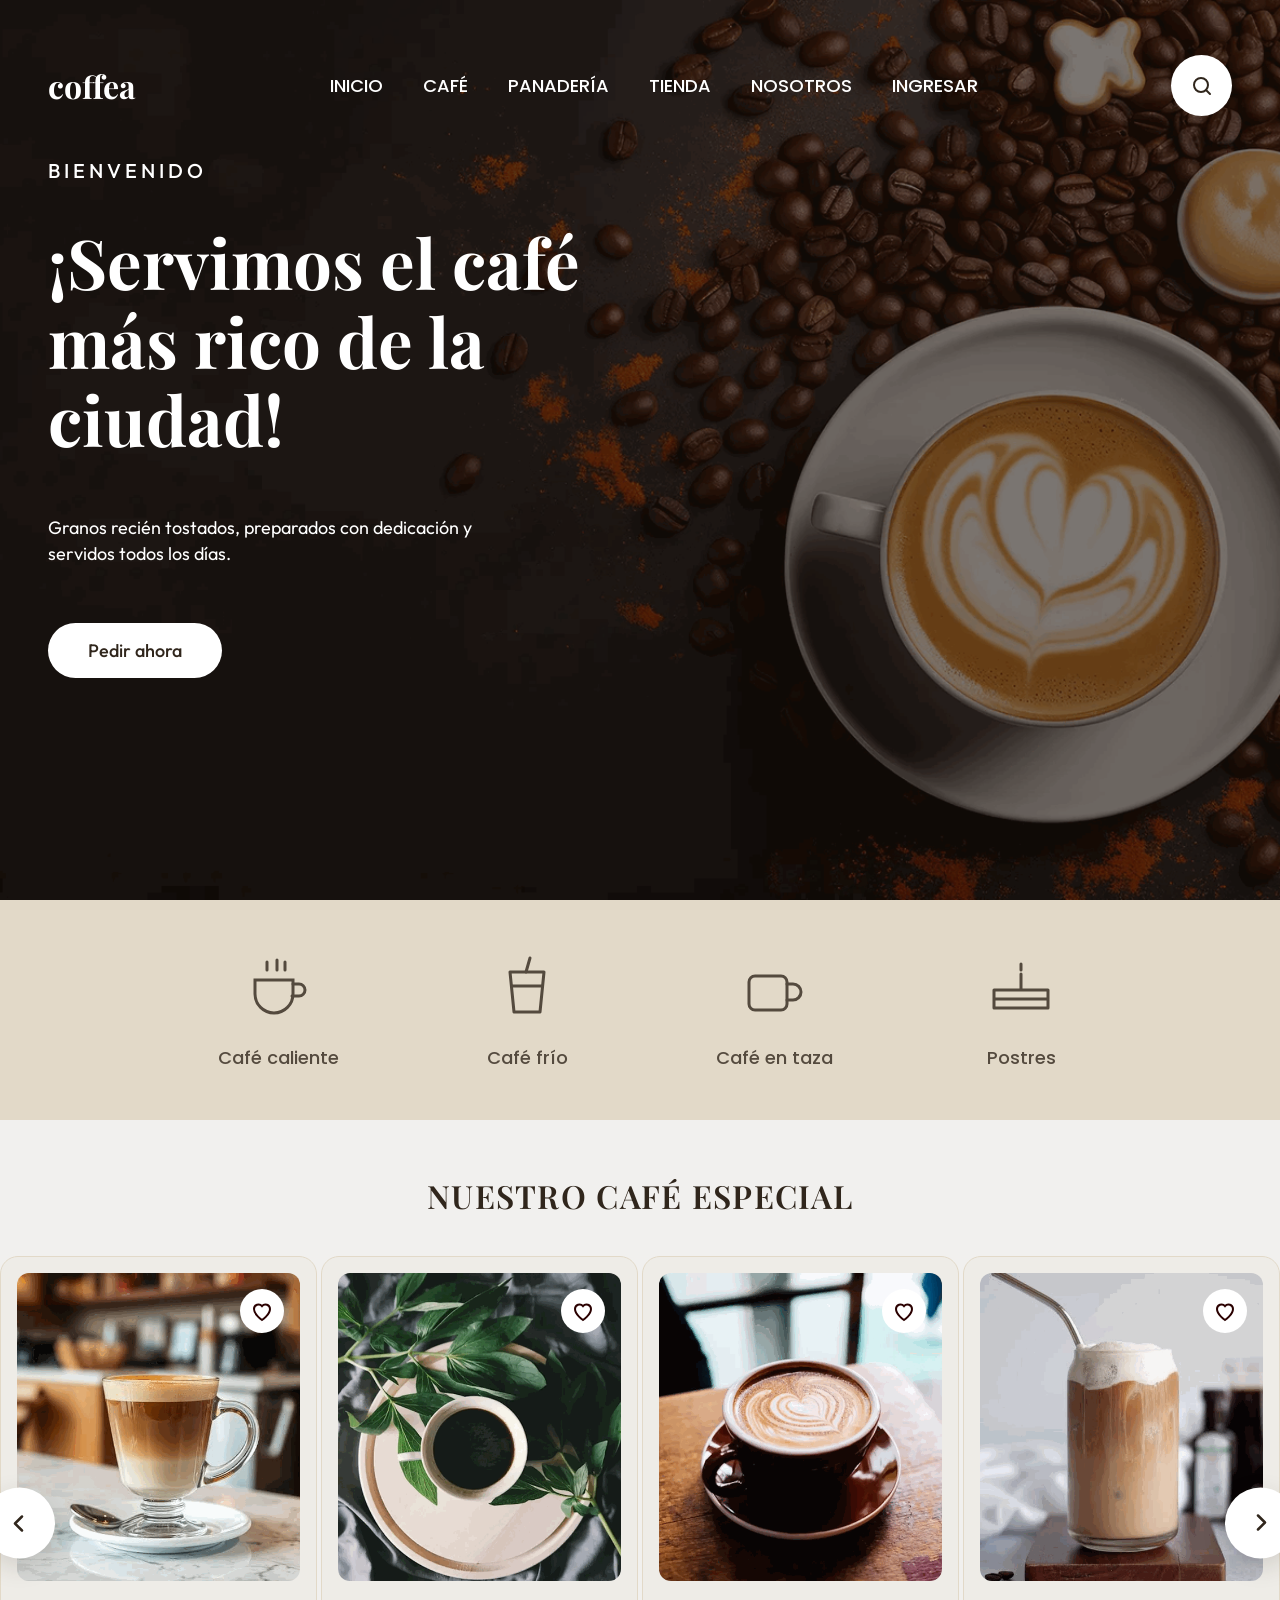
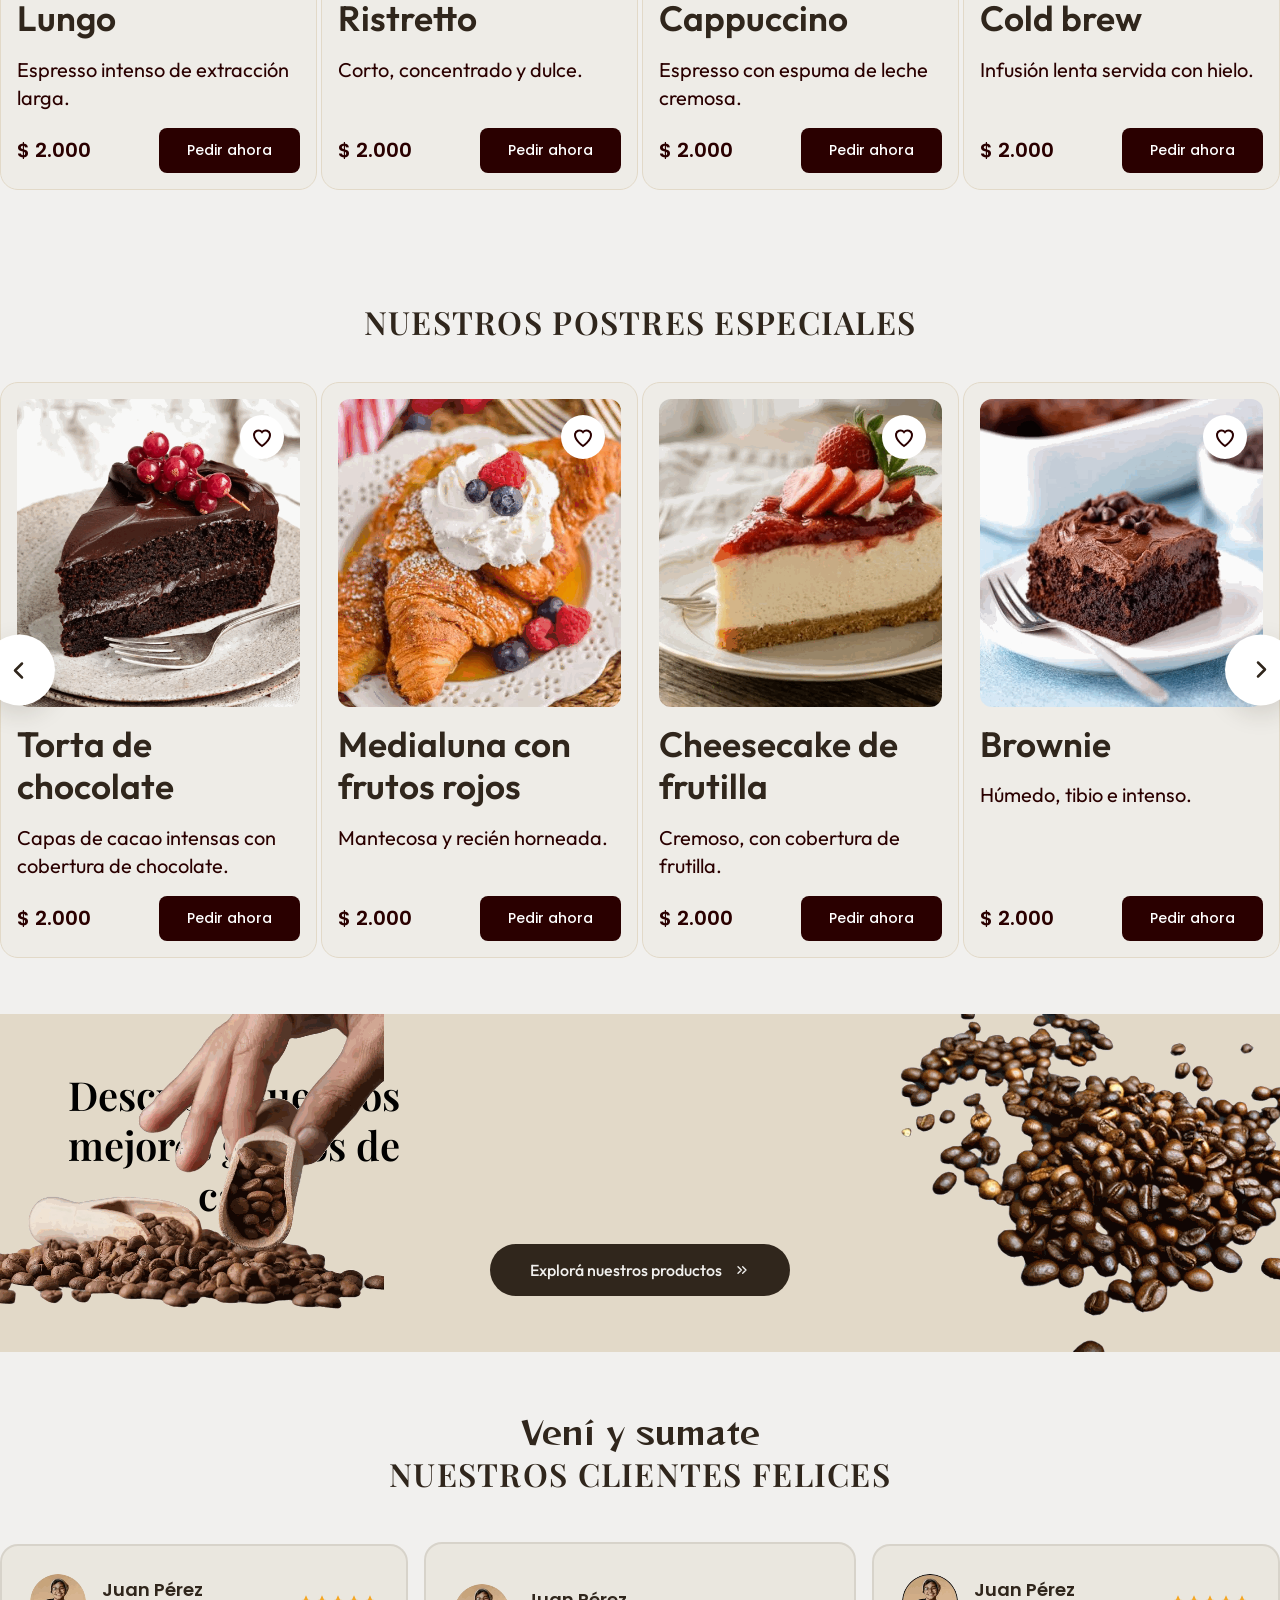
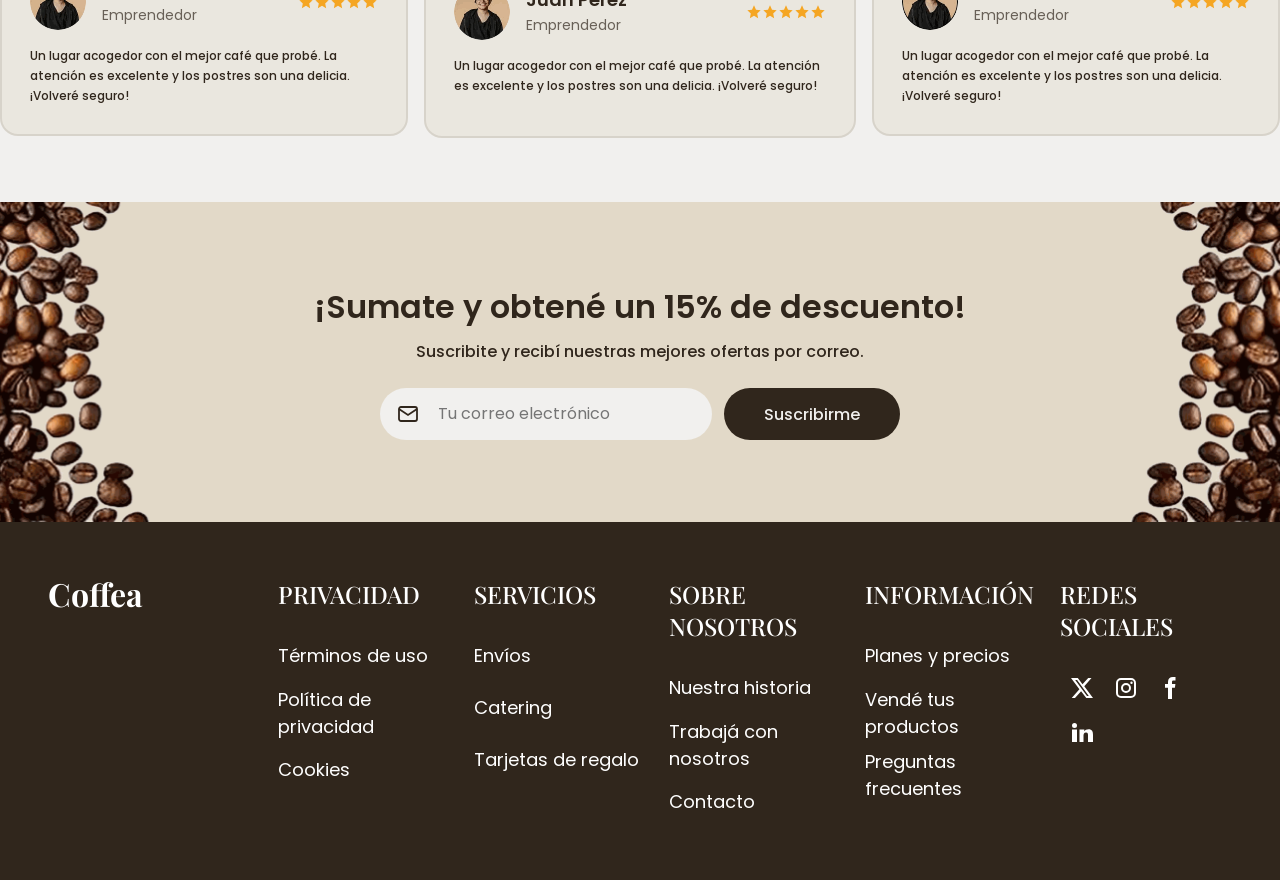
==== commit 56c627eb: "Revert "Remove unused CSS files and clean up stylesheets" This reverts commit 659960d63a80d7d29fe9e8" ====
--- a/index.html
+++ b/index.html
@@ -53,7 +53,7 @@
 <div class="product-card__row"><p class="product-card__price"><data value="2000">$ 2.000</data></p><a class="product-card__btn" href="#">Pedir ahora<span class="visually-hidden">: Brownie</span></a></div></article></li></ul>
 <a class="carousel__arrow carousel__arrow--next" href="#dessert-4" aria-label="Ir al último producto"><svg aria-hidden="true"><use href="assets/icons/sprite.svg#arrow"/></svg></a></div></section>
 <section class="promo"><img class="promo__img promo__img--left" src="assets/img/promo-hand.png" alt="" width="520" height="335" loading="lazy" decoding="async">
-<div class="container promo__inner"><h2 class="promo__title">Descubrí nuestros mejores granos de café</h2><a class="promo__btn" href="#">Explorá nuestros productos <svg aria-hidden="true"><use href="assets/icons/sprite.svg#chevron"/></svg></a></div>
+<div class="container"><h2 class="promo__title">Descubrí nuestros mejores granos de café</h2><a class="promo__btn" href="#">Explorá nuestros productos <svg aria-hidden="true"><use href="assets/icons/sprite.svg#chevron"/></svg></a></div>
 <img class="promo__img promo__img--right" src="assets/img/promo-beans.png" alt="" width="503" height="335" loading="lazy" decoding="async"></section>
 <section class="testimonials section" aria-labelledby="testimonials-title"><div class="container testimonials__head"><p class="testimonials__accent">Vení y sumate</p><h2 class="section__title" id="testimonials-title">Nuestros clientes felices</h2></div>
 <div class="testimonials__track"><figure class="testimonial-card" id="t-1"><div class="testimonial-card__head"><img class="testimonial-card__avatar" src="assets/img/avatar-1.png" alt="Foto de Juan Pérez, cliente de Coffea" width="56" height="56" loading="lazy" decoding="async"><figcaption class="testimonial-card__who"><span class="testimonial-card__name">Juan Pérez</span><br><span class="testimonial-card__role">Emprendedor</span></figcaption><span class="testimonial-card__rating" role="img" aria-label="5 de 5 estrellas"><svg aria-hidden="true"><use href="assets/icons/sprite.svg#star"/></svg><svg aria-hidden="true"><use href="assets/icons/sprite.svg#star"/></svg><svg aria-hidden="true"><use href="assets/icons/sprite.svg#star"/></svg><svg aria-hidden="true"><use href="assets/icons/sprite.svg#star"/></svg><svg aria-hidden="true"><use href="assets/icons/sprite.svg#star"/></svg></span></div><blockquote class="testimonial-card__text"><p>Un lugar acogedor con el mejor café que probé. La atención es excelente y los postres son una delicia. ¡Volveré seguro!</p></blockquote></figure><figure class="testimonial-card testimonial-card--featured" id="t-2"><div class="testimonial-card__head"><img class="testimonial-card__avatar" src="assets/img/avatar-2.png" alt="Foto de Juan Pérez, cliente de Coffea" width="56" height="56" loading="lazy" decoding="async"><figcaption class="testimonial-card__who"><span class="testimonial-card__name">Juan Pérez</span><br><span class="testimonial-card__role">Emprendedor</span></figcaption><span class="testimonial-card__rating" role="img" aria-label="5 de 5 estrellas"><svg aria-hidden="true"><use href="assets/icons/sprite.svg#star"/></svg><svg aria-hidden="true"><use href="assets/icons/sprite.svg#star"/></svg><svg aria-hidden="true"><use href="assets/icons/sprite.svg#star"/></svg><svg aria-hidden="true"><use href="assets/icons/sprite.svg#star"/></svg><svg aria-hidden="true"><use href="assets/icons/sprite.svg#star"/></svg></span></div><blockquote class="testimonial-card__text"><p>Un lugar acogedor con el mejor café que probé. La atención es excelente y los postres son una delicia. ¡Volveré seguro!</p></blockquote></figure><figure class="testimonial-card" id="t-3"><div class="testimonial-card__head"><img class="testimonial-card__avatar" src="assets/img/avatar-3.png" alt="Foto de Juan Pérez, cliente de Coffea" width="56" height="56" loading="lazy" decoding="async"><figcaption class="testimonial-card__who"><span class="testimonial-card__name">Juan Pérez</span><br><span class="testimonial-card__role">Emprendedor</span></figcaption><span class="testimonial-card__rating" role="img" aria-label="5 de 5 estrellas"><svg aria-hidden="true"><use href="assets/icons/sprite.svg#star"/></svg><svg aria-hidden="true"><use href="assets/icons/sprite.svg#star"/></svg><svg aria-hidden="true"><use href="assets/icons/sprite.svg#star"/></svg><svg aria-hidden="true"><use href="assets/icons/sprite.svg#star"/></svg><svg aria-hidden="true"><use href="assets/icons/sprite.svg#star"/></svg></span></div><blockquote class="testimonial-card__text"><p>Un lugar acogedor con el mejor café que probé. La atención es excelente y los postres son una delicia. ¡Volveré seguro!</p></blockquote></figure></div>
--- a/css/main.css
+++ b/css/main.css
@@ -0,0 +1,14 @@
+@layer tokens, base, layout, components, utilities;
+@import url("tokens.css") layer(tokens);
+@import url("base.css") layer(base);
+@import url("layout.css") layer(layout);
+@import url("components/header.css") layer(components);
+@import url("components/hero.css") layer(components);
+@import url("components/categories.css") layer(components);
+@import url("components/product-card.css") layer(components);
+@import url("components/carousel.css") layer(components);
+@import url("components/promo.css") layer(components);
+@import url("components/testimonial-card.css") layer(components);
+@import url("components/newsletter.css") layer(components);
+@import url("components/footer.css") layer(components);
+@import url("utilities.css") layer(utilities);
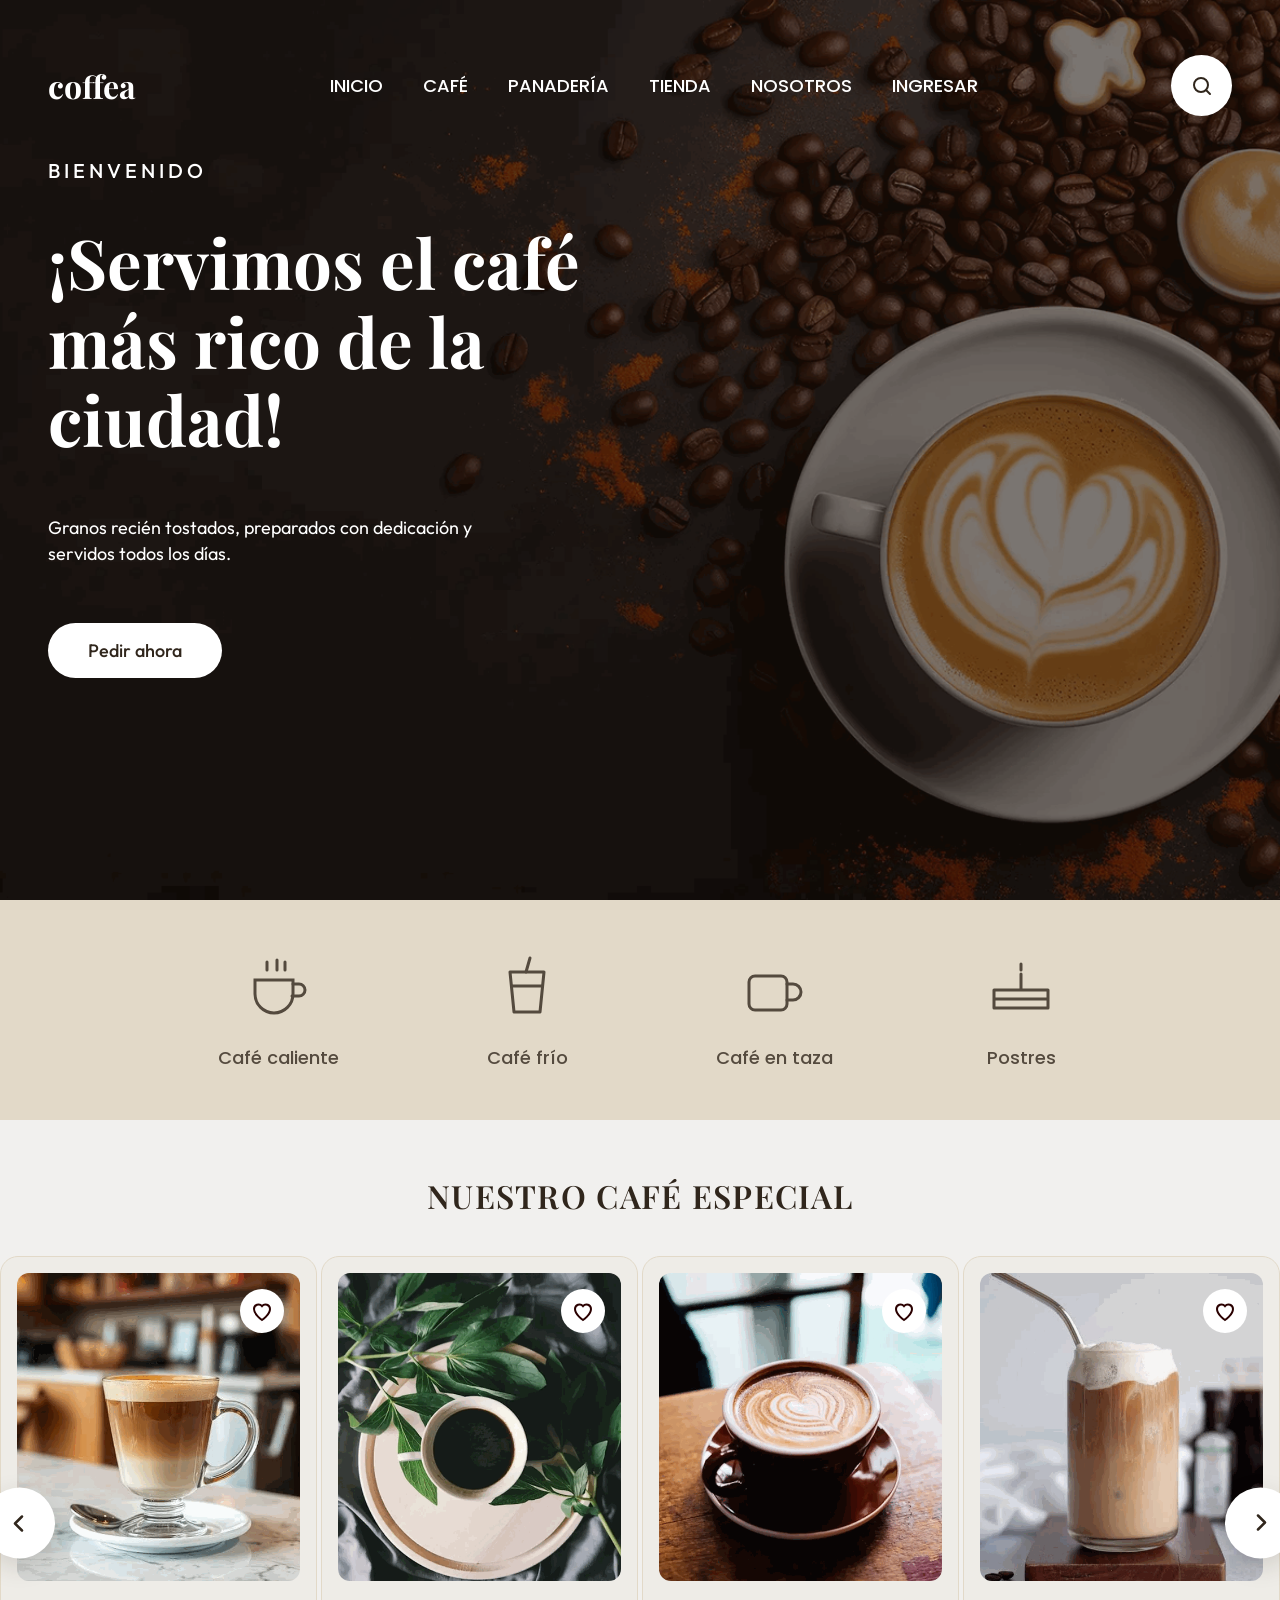
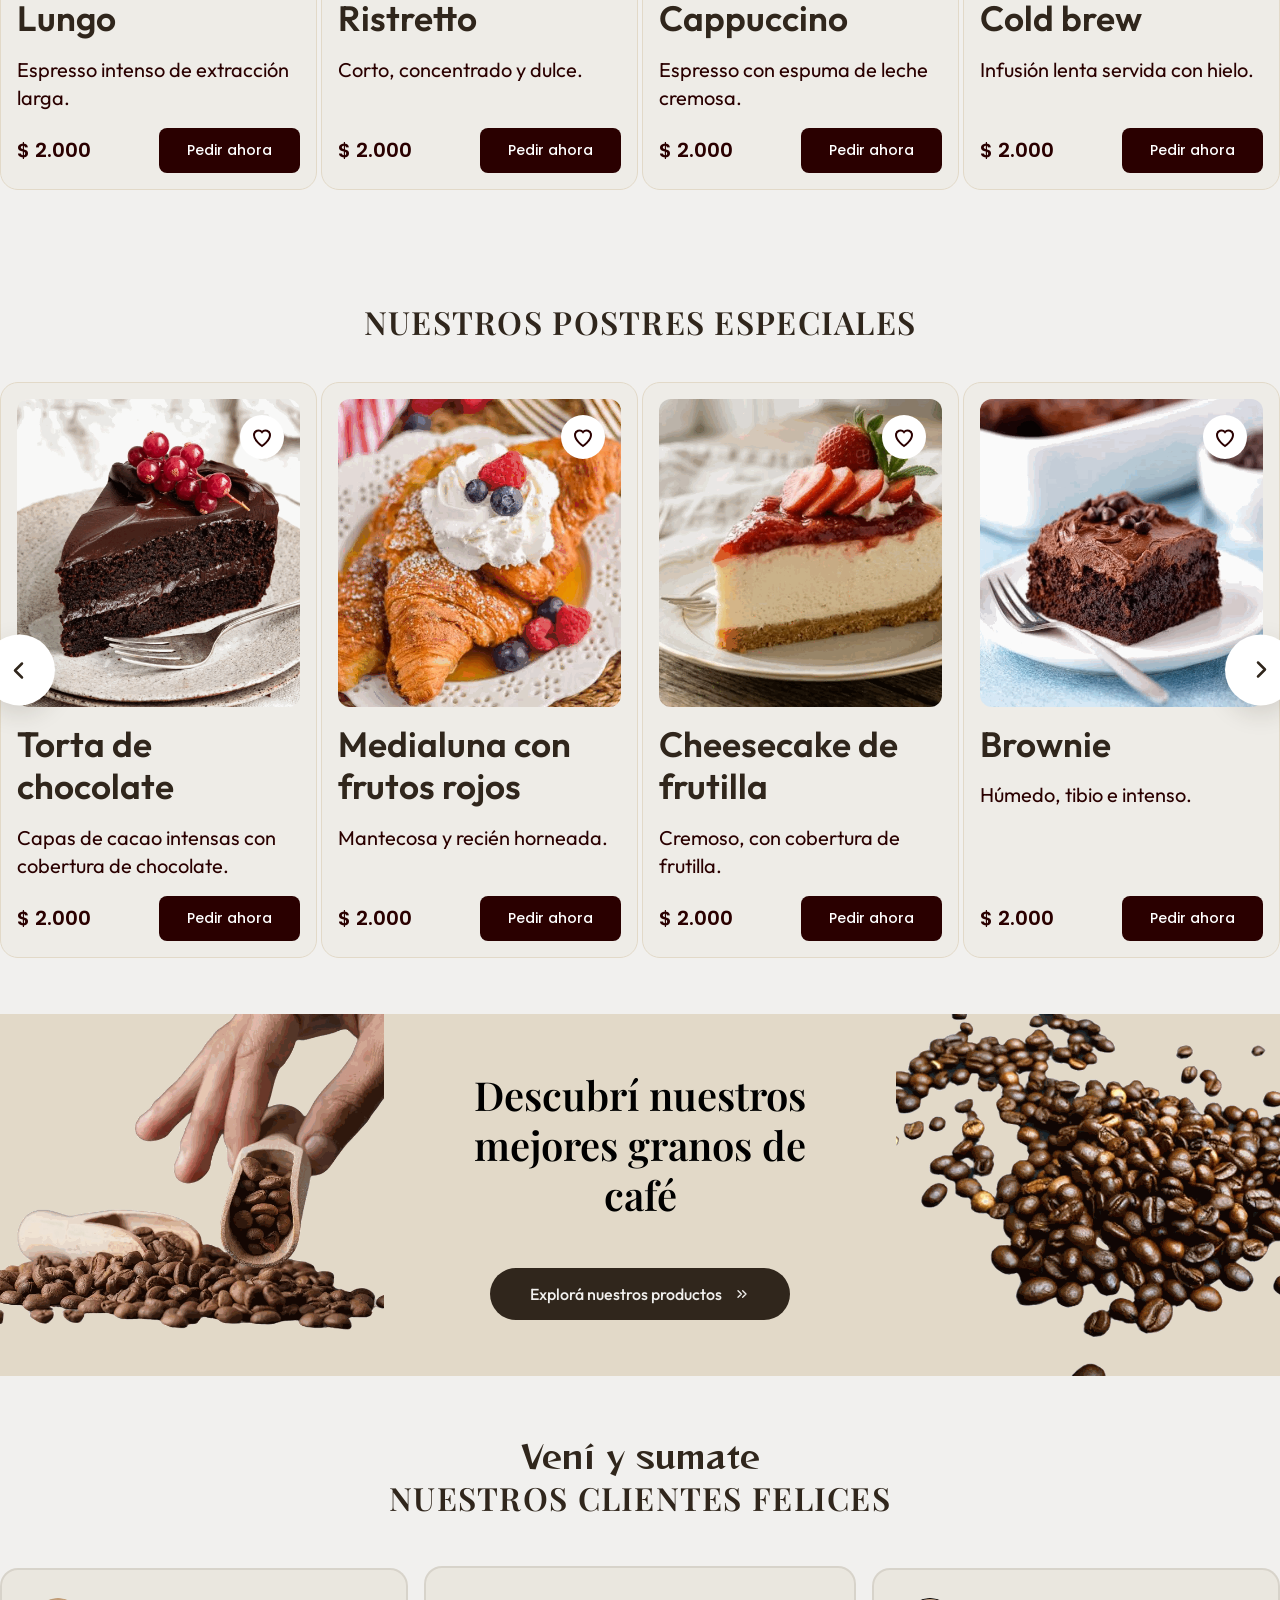
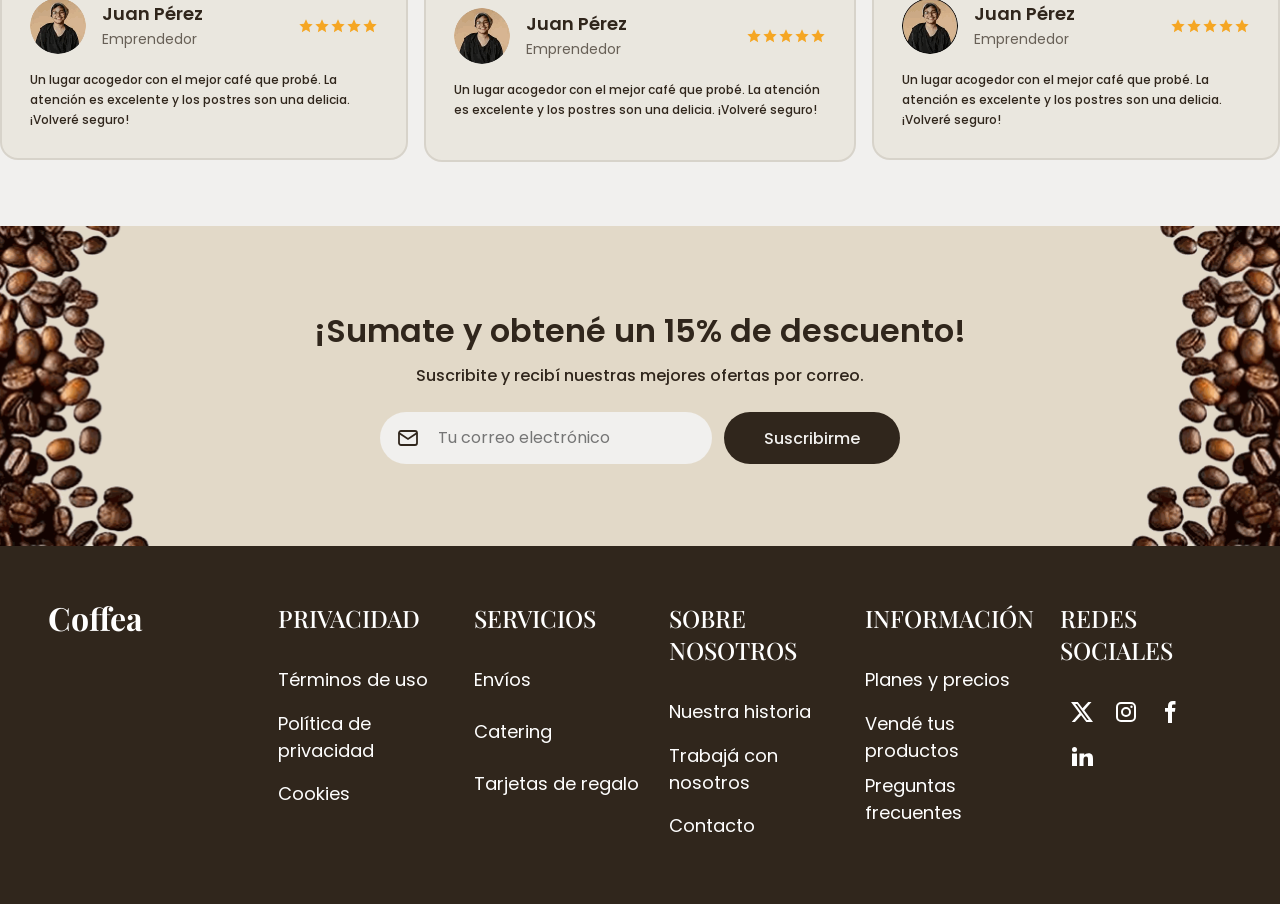
==== commit a20cbf49: "Add promo inner container and adjust title markup for better structure" ====
--- a/index.html
+++ b/index.html
@@ -53,7 +53,7 @@
 <div class="product-card__row"><p class="product-card__price"><data value="2000">$ 2.000</data></p><a class="product-card__btn" href="#">Pedir ahora<span class="visually-hidden">: Brownie</span></a></div></article></li></ul>
 <a class="carousel__arrow carousel__arrow--next" href="#dessert-4" aria-label="Ir al último producto"><svg aria-hidden="true"><use href="assets/icons/sprite.svg#arrow"/></svg></a></div></section>
 <section class="promo"><img class="promo__img promo__img--left" src="assets/img/promo-hand.png" alt="" width="520" height="335" loading="lazy" decoding="async">
-<div class="container"><h2 class="promo__title">Descubrí nuestros mejores granos de café</h2><a class="promo__btn" href="#">Explorá nuestros productos <svg aria-hidden="true"><use href="assets/icons/sprite.svg#chevron"/></svg></a></div>
+<div class="container promo__inner"><h2 class="promo__title">Descubrí nuestros mejores granos de café</h2><a class="promo__btn" href="#">Explorá nuestros productos <svg aria-hidden="true"><use href="assets/icons/sprite.svg#chevron"/></svg></a></div>
 <img class="promo__img promo__img--right" src="assets/img/promo-beans.png" alt="" width="503" height="335" loading="lazy" decoding="async"></section>
 <section class="testimonials section" aria-labelledby="testimonials-title"><div class="container testimonials__head"><p class="testimonials__accent">Vení y sumate</p><h2 class="section__title" id="testimonials-title">Nuestros clientes felices</h2></div>
 <div class="testimonials__track"><figure class="testimonial-card" id="t-1"><div class="testimonial-card__head"><img class="testimonial-card__avatar" src="assets/img/avatar-1.png" alt="Foto de Juan Pérez, cliente de Coffea" width="56" height="56" loading="lazy" decoding="async"><figcaption class="testimonial-card__who"><span class="testimonial-card__name">Juan Pérez</span><br><span class="testimonial-card__role">Emprendedor</span></figcaption><span class="testimonial-card__rating" role="img" aria-label="5 de 5 estrellas"><svg aria-hidden="true"><use href="assets/icons/sprite.svg#star"/></svg><svg aria-hidden="true"><use href="assets/icons/sprite.svg#star"/></svg><svg aria-hidden="true"><use href="assets/icons/sprite.svg#star"/></svg><svg aria-hidden="true"><use href="assets/icons/sprite.svg#star"/></svg><svg aria-hidden="true"><use href="assets/icons/sprite.svg#star"/></svg></span></div><blockquote class="testimonial-card__text"><p>Un lugar acogedor con el mejor café que probé. La atención es excelente y los postres son una delicia. ¡Volveré seguro!</p></blockquote></figure><figure class="testimonial-card testimonial-card--featured" id="t-2"><div class="testimonial-card__head"><img class="testimonial-card__avatar" src="assets/img/avatar-2.png" alt="Foto de Juan Pérez, cliente de Coffea" width="56" height="56" loading="lazy" decoding="async"><figcaption class="testimonial-card__who"><span class="testimonial-card__name">Juan Pérez</span><br><span class="testimonial-card__role">Emprendedor</span></figcaption><span class="testimonial-card__rating" role="img" aria-label="5 de 5 estrellas"><svg aria-hidden="true"><use href="assets/icons/sprite.svg#star"/></svg><svg aria-hidden="true"><use href="assets/icons/sprite.svg#star"/></svg><svg aria-hidden="true"><use href="assets/icons/sprite.svg#star"/></svg><svg aria-hidden="true"><use href="assets/icons/sprite.svg#star"/></svg><svg aria-hidden="true"><use href="assets/icons/sprite.svg#star"/></svg></span></div><blockquote class="testimonial-card__text"><p>Un lugar acogedor con el mejor café que probé. La atención es excelente y los postres son una delicia. ¡Volveré seguro!</p></blockquote></figure><figure class="testimonial-card" id="t-3"><div class="testimonial-card__head"><img class="testimonial-card__avatar" src="assets/img/avatar-3.png" alt="Foto de Juan Pérez, cliente de Coffea" width="56" height="56" loading="lazy" decoding="async"><figcaption class="testimonial-card__who"><span class="testimonial-card__name">Juan Pérez</span><br><span class="testimonial-card__role">Emprendedor</span></figcaption><span class="testimonial-card__rating" role="img" aria-label="5 de 5 estrellas"><svg aria-hidden="true"><use href="assets/icons/sprite.svg#star"/></svg><svg aria-hidden="true"><use href="assets/icons/sprite.svg#star"/></svg><svg aria-hidden="true"><use href="assets/icons/sprite.svg#star"/></svg><svg aria-hidden="true"><use href="assets/icons/sprite.svg#star"/></svg><svg aria-hidden="true"><use href="assets/icons/sprite.svg#star"/></svg></span></div><blockquote class="testimonial-card__text"><p>Un lugar acogedor con el mejor café que probé. La atención es excelente y los postres son una delicia. ¡Volveré seguro!</p></blockquote></figure></div>
